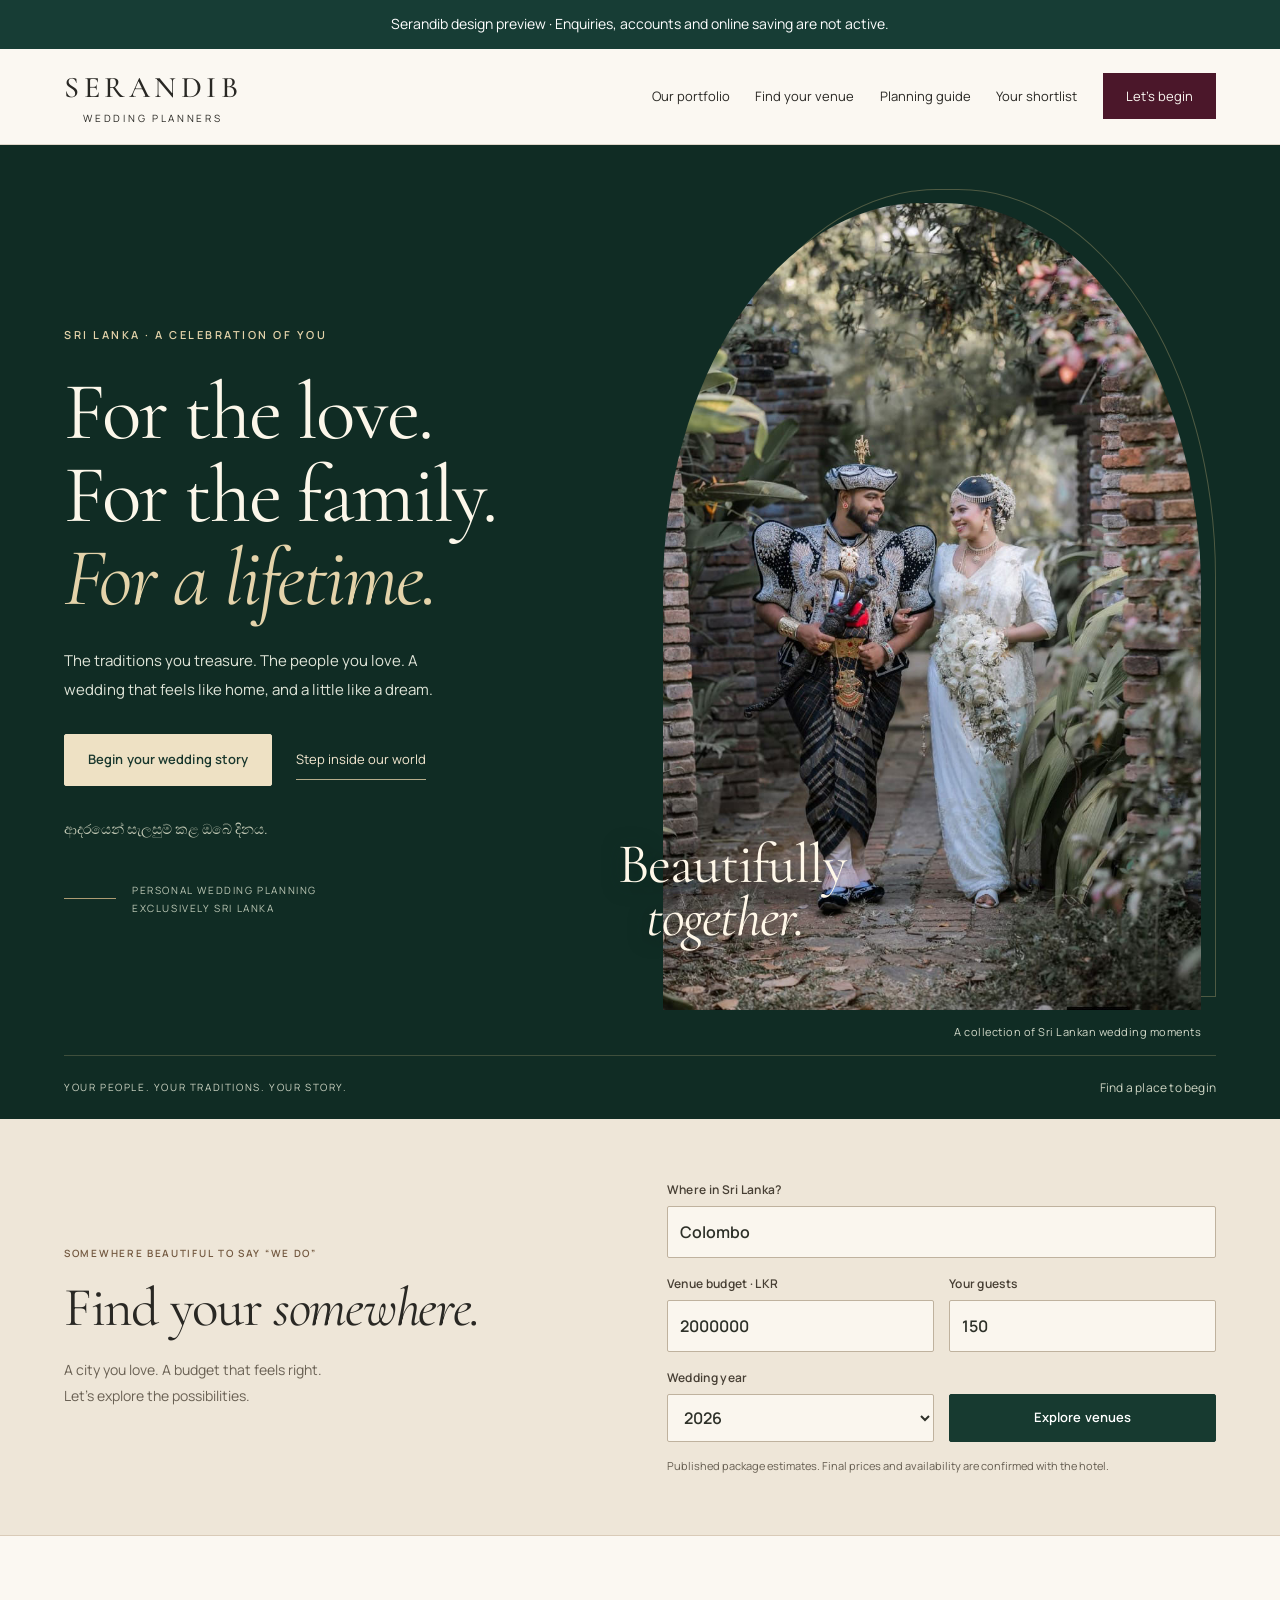
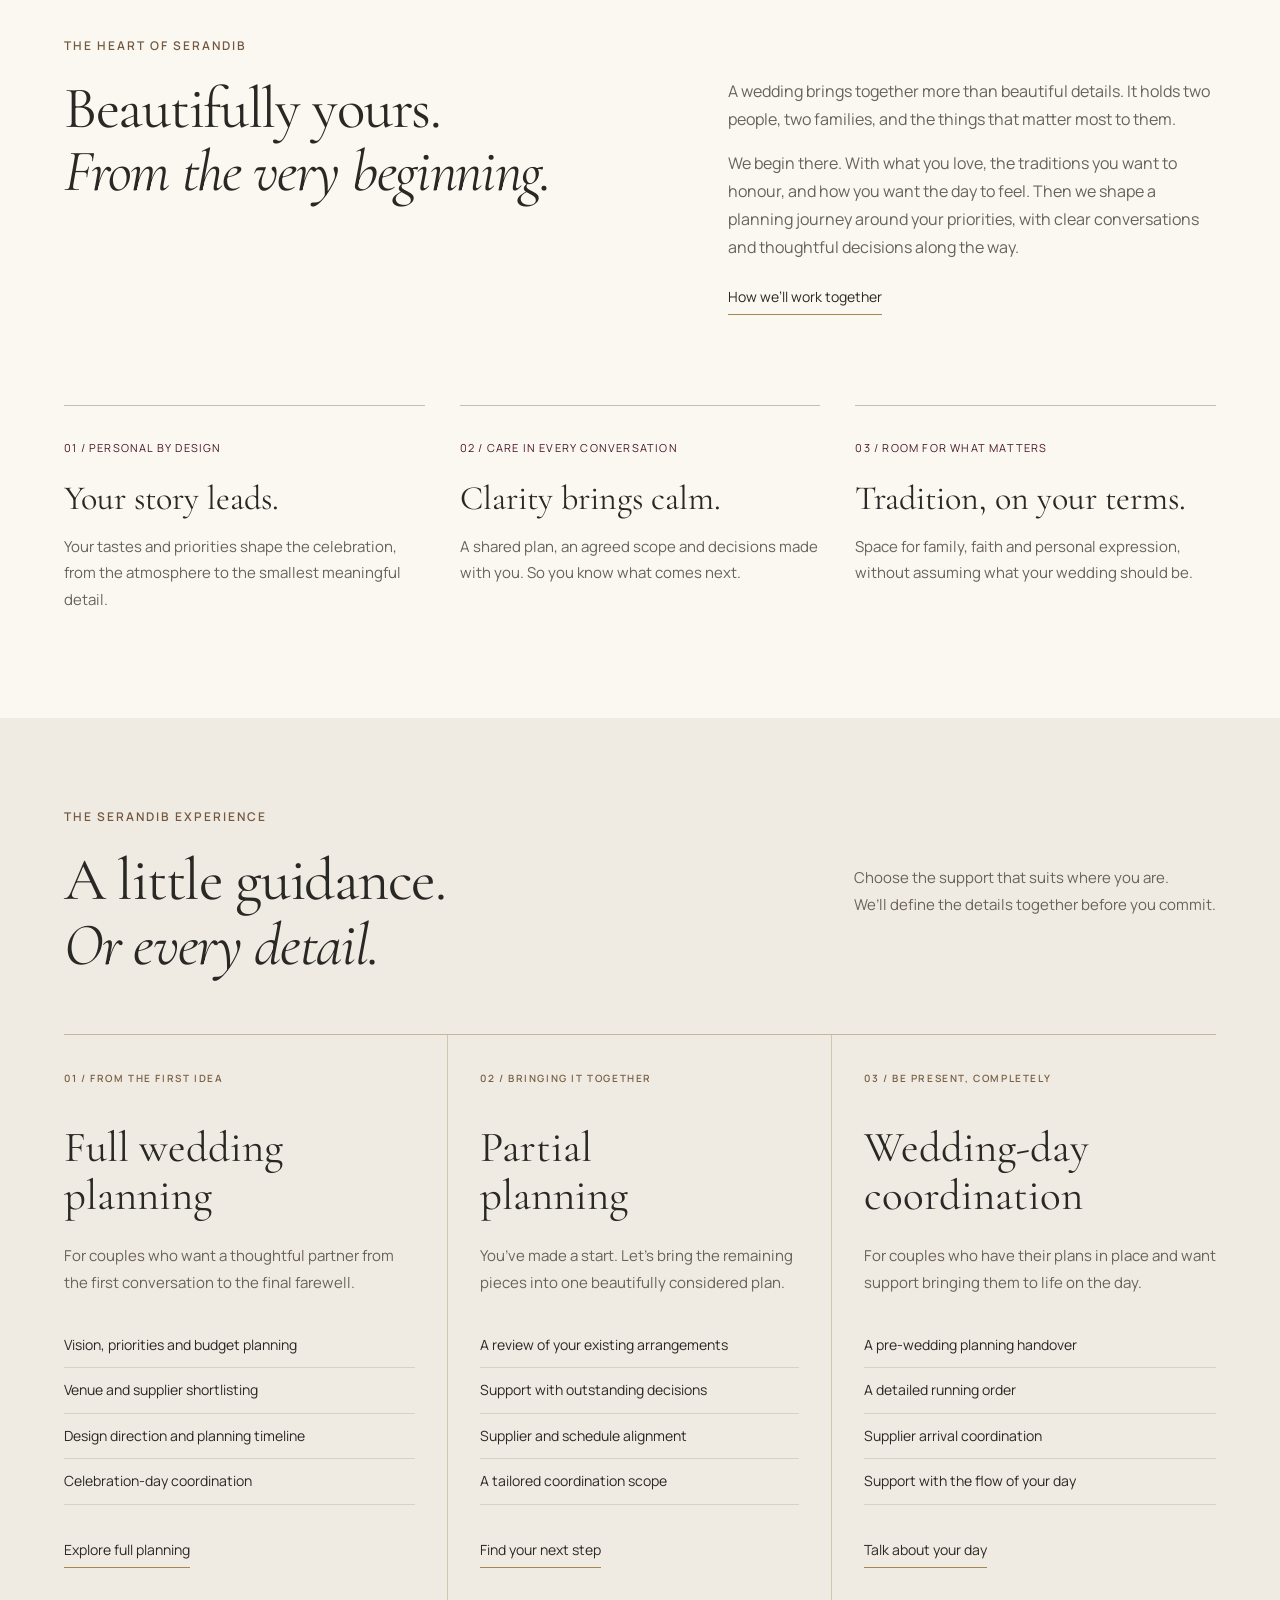
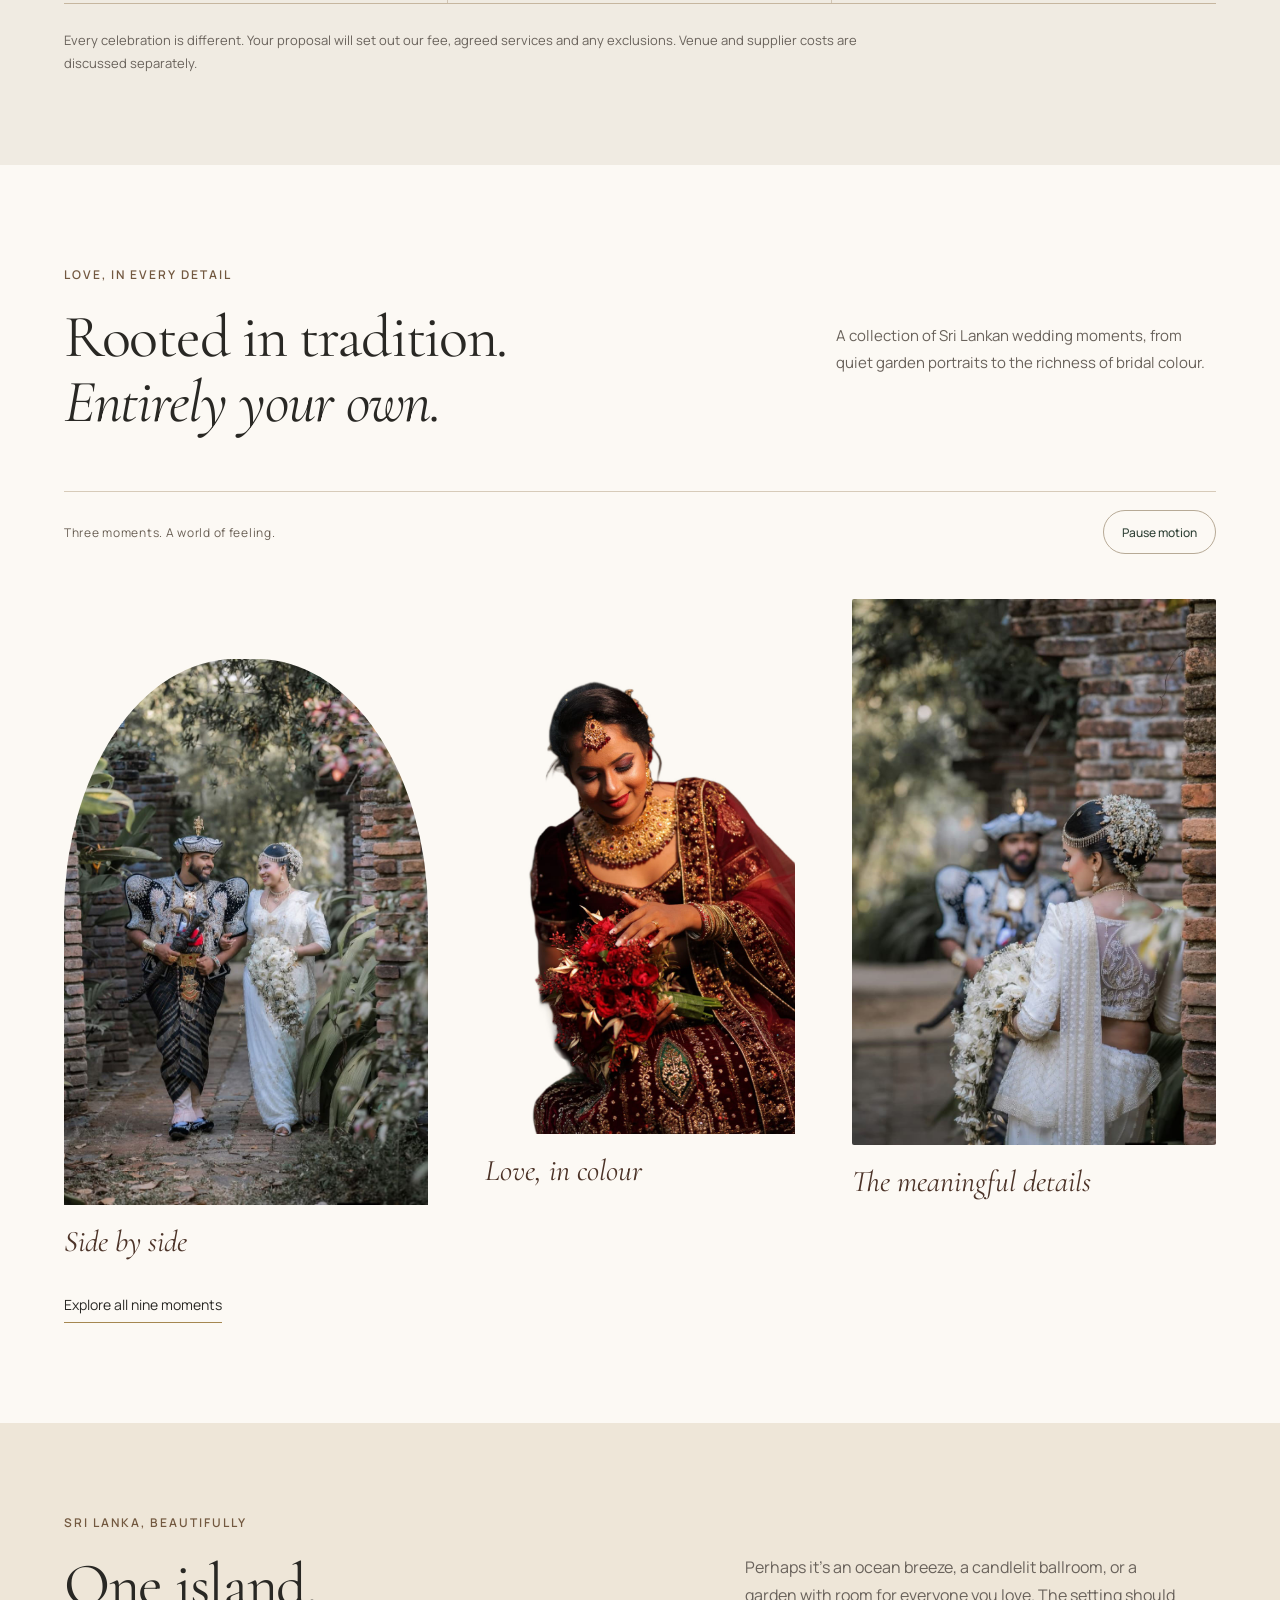
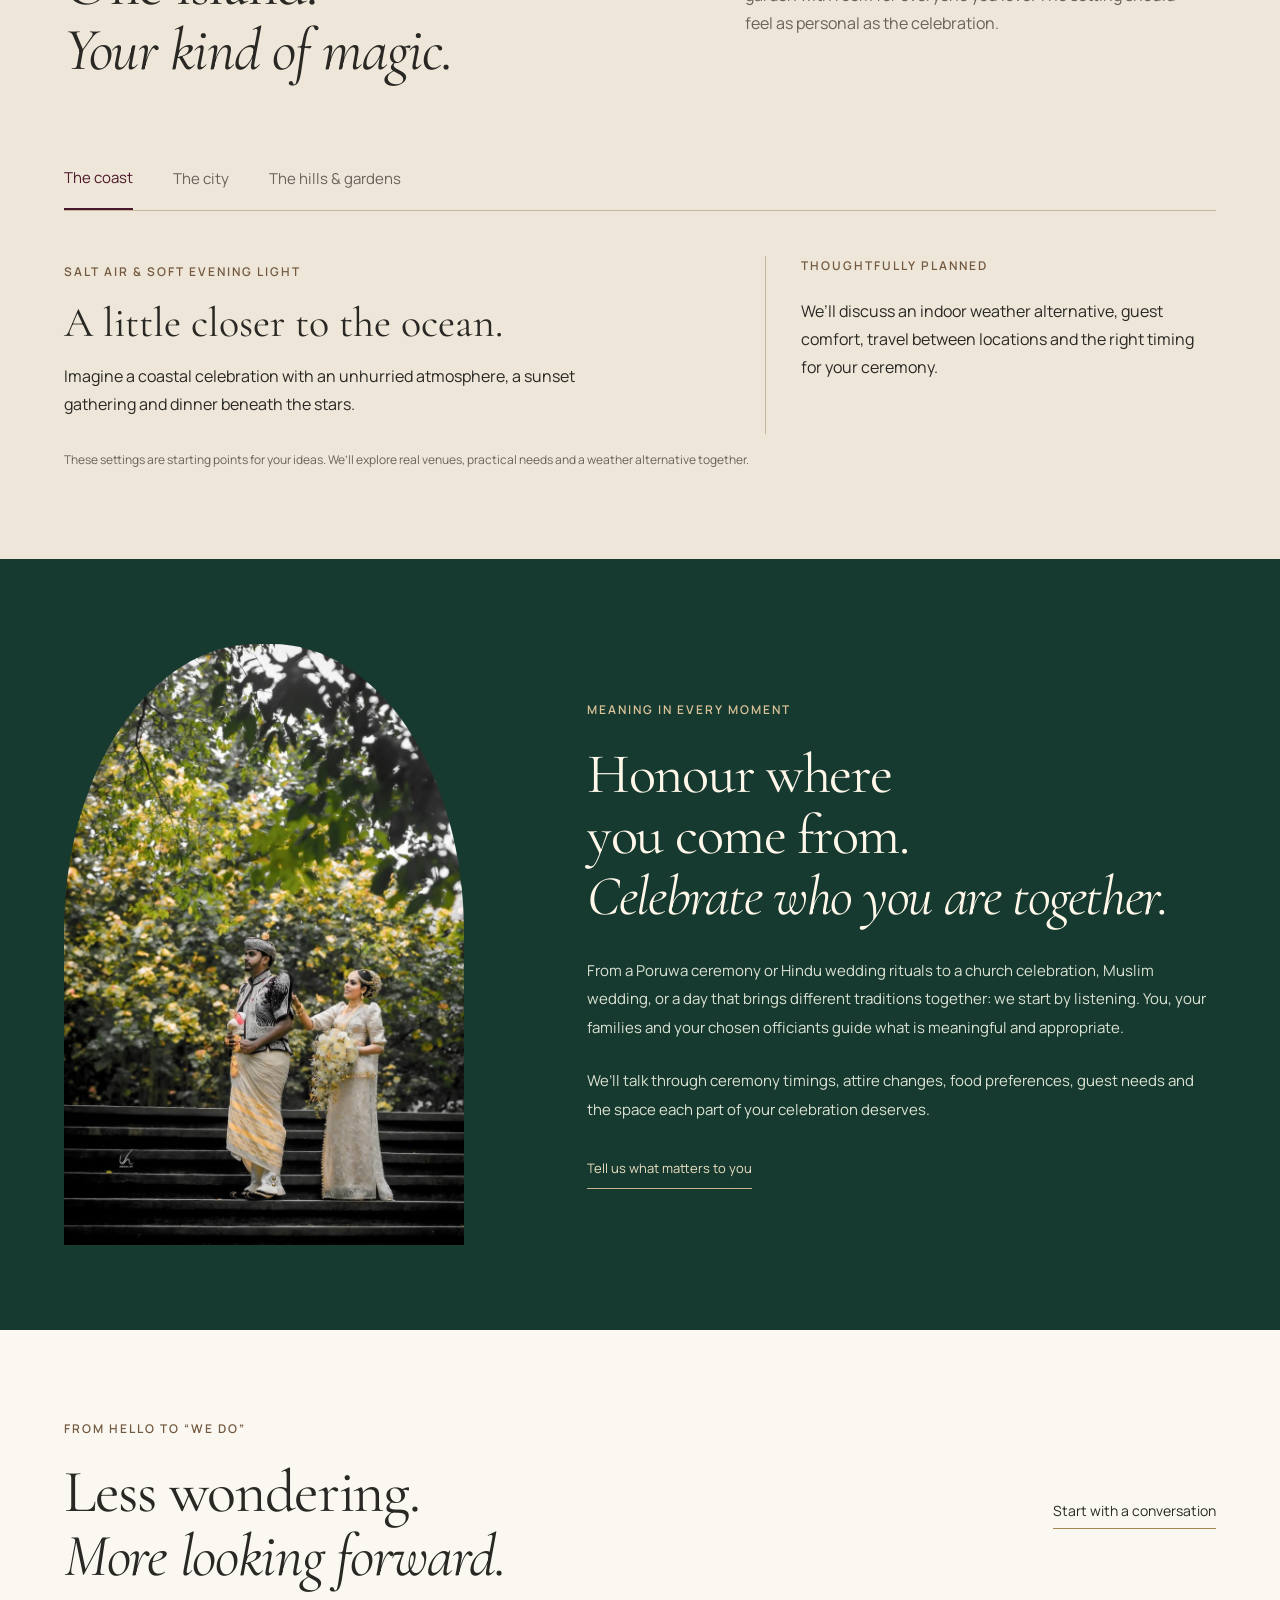
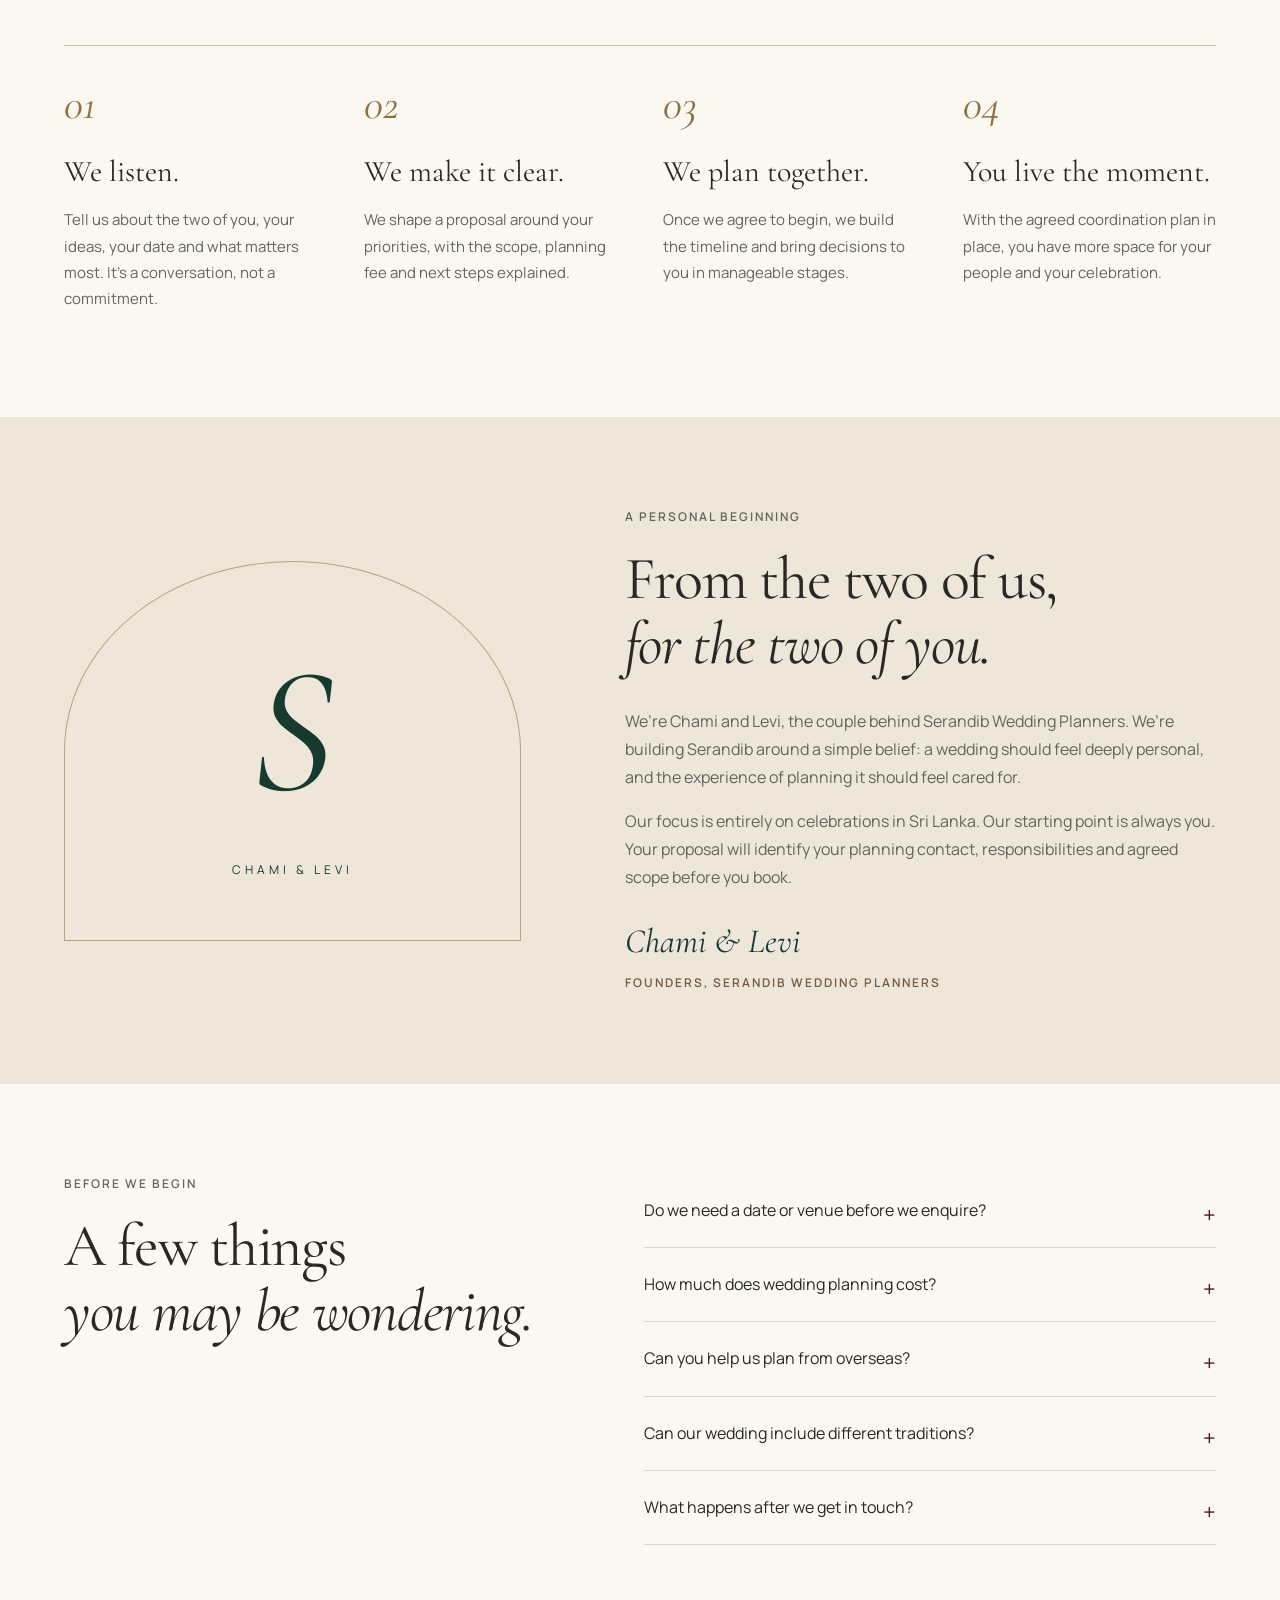
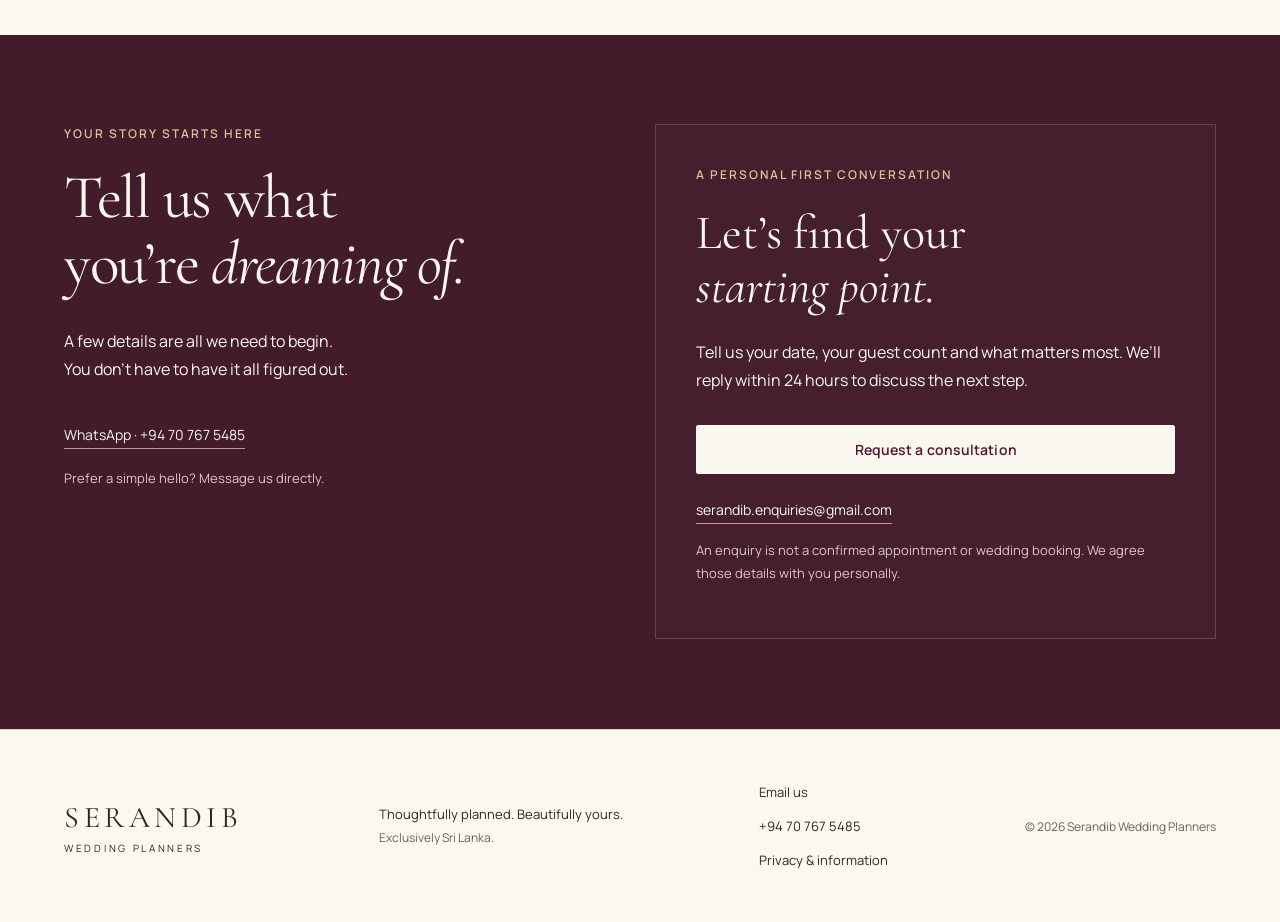
==== index.html @ bd6c952f "version 1" ====
<!doctype html>
<html lang="en"><head><meta charset="utf-8"><meta name="viewport" content="width=device-width,initial-scale=1"><title>Serandib Wedding Planners | A celebration, entirely yours.</title><meta name="description" content="Personal wedding planning in Sri Lanka. Discover Serandib’s approach to thoughtful design, meaningful traditions and calmly coordinated celebrations."><link rel="icon" type="image/svg+xml" href="data:image/svg+xml,%3Csvg xmlns='http://www.w3.org/2000/svg' viewBox='0 0 32 32'%3E%3Crect width='32' height='32' rx='16' fill='%234b172a'/%3E%3Ctext x='16' y='24' text-anchor='middle' font-family='Georgia' font-size='26' fill='%23fff7eb'%3ES%3C/text%3E%3C/svg%3E"><link rel="preconnect" href="https://fonts.googleapis.com"><link rel="preconnect" href="https://fonts.gstatic.com" crossorigin><link href="https://fonts.googleapis.com/css2?family=Cormorant+Garamond:ital,wght@0,400;0,500;0,600;1,400;1,500&family=Manrope:wght@400;500;600;700&display=swap" rel="stylesheet"><link rel="stylesheet" href="style.css"><link rel="stylesheet" href="portfolio.css"><link rel="stylesheet" href="platform.css"><meta property="og:title" content="Serandib Wedding Planners"><meta property="og:description" content="Your story. Your traditions. A celebration entirely yours, in Sri Lanka."><link rel="stylesheet" href="interface.css"><meta name="robots" content="noindex,nofollow"><script src="preview-mode.js"></script></head>
<body class="serandib-home"><aside class="preview-banner" role="note">Serandib design preview · Enquiries, accounts and online saving are not active.</aside><a class="skip" href="#main">Skip to content</a><header><a class="brand" href="index.html" aria-label="Serandib Wedding Planners home"><span>SERANDIB</span><small>WEDDING PLANNERS</small></a><button class="menu" aria-expanded="false" aria-controls="nav">Menu</button><nav id="nav" aria-label="Main navigation"><a href="portfolio.html">Our portfolio</a><a href="venues.html">Find your venue</a><a href="planning.html">Planning guide</a><a href="shortlist.html">Your shortlist</a><a class="nav-cta" href="consultation.html">Let’s begin</a></nav></header>
<main id="main"><section class="island-hero" aria-labelledby="island-title"><div class="island-copy"><p class="eyebrow">SRI LANKA · A CELEBRATION OF YOU</p><h1 id="island-title">For the love.<br>For the family.<br><em>For a lifetime.</em></h1><p class="island-intro">The traditions you treasure. The people you love. A wedding that feels like home, and a little like a dream.</p><div class="island-actions"><a class="button island-button" href="consultation.html">Begin your wedding story</a><a class="island-link" href="portfolio.html">Step inside our world</a></div><p class="island-signature" lang="si">ආදරයෙන් සැලසුම් කළ ඔබේ දිනය.</p><div class="island-note"><span class="island-note-line" aria-hidden="true"></span><span>PERSONAL WEDDING PLANNING<br>EXCLUSIVELY SRI LANKA</span></div></div><div class="island-visual"><div class="island-portrait"><img src="assets/portfolio/garden-walk.jpg" alt="A Sri Lankan bride and groom smiling as they walk together through a leafy brick garden" width="853" height="1280" fetchpriority="high" decoding="async"></div><p class="island-photo-title" aria-hidden="true">Beautifully<br><em>together.</em></p><a class="island-photo-link" href="portfolio.html">A collection of Sri Lankan wedding moments</a></div><div class="island-foot"><span>YOUR PEOPLE. YOUR TRADITIONS. YOUR STORY.</span><a href="#find-a-place">Find a place to begin</a></div></section>
<section class="home-discovery" id="find-a-place" aria-labelledby="discovery-title"><div><p class="eyebrow">SOMEWHERE BEAUTIFUL TO SAY “WE DO”</p><h2 id="discovery-title">Find your <em>somewhere.</em></h2><p>A city you love. A budget that feels right.<br>Let’s explore the possibilities.</p></div><form action="venues.html" method="get" class="home-venue-form"><label>Where in Sri Lanka?<input name="city" list="home-cities" value="Colombo" required maxlength="100"><datalist id="home-cities"><option value="Colombo"><option value="Kandy"><option value="Galle"><option value="Negombo"><option value="Bentota"><option value="Nuwara Eliya"></datalist></label><div class="home-search-pair"><label>Venue budget · LKR<input type="number" name="budget" value="2000000" min="1" max="1000000000" required inputmode="numeric"></label><label>Your guests<input type="number" name="guests" value="150" min="1" max="10000" required inputmode="numeric"></label></div><div class="home-search-pair"><label>Wedding year<select name="year"><option>2026</option><option>2027</option><option>2028</option></select></label><button class="button" type="submit">Explore venues</button></div><p class="home-search-note">Published package estimates. Final prices and availability are confirmed with the hotel.</p></form></section>
<section class="approach section" id="approach"><p class="eyebrow">THE HEART OF SERANDIB</p><div class="split"><h2>Beautifully yours.<br><em>From the very beginning.</em></h2><div><p>A wedding brings together more than beautiful details. It holds two people, two families, and the things that matter most to them.</p><p>We begin there. With what you love, the traditions you want to honour, and how you want the day to feel. Then we shape a planning journey around your priorities, with clear conversations and thoughtful decisions along the way.</p><a class="text-link" href="#process">How we’ll work together</a></div></div><div class="principles"><article><span>01 / PERSONAL BY DESIGN</span><h3>Your story leads.</h3><p>Your tastes and priorities shape the celebration, from the atmosphere to the smallest meaningful detail.</p></article><article><span>02 / CARE IN EVERY CONVERSATION</span><h3>Clarity brings calm.</h3><p>A shared plan, an agreed scope and decisions made with you. So you know what comes next.</p></article><article><span>03 / ROOM FOR WHAT MATTERS</span><h3>Tradition, on your terms.</h3><p>Space for family, faith and personal expression, without assuming what your wedding should be.</p></article></div></section>
<section class="services section" id="services"><div class="section-head"><div><p class="eyebrow">THE SERANDIB EXPERIENCE</p><h2>A little guidance.<br><em>Or every detail.</em></h2></div><p>Choose the support that suits where you are.<br>We’ll define the details together before you commit.</p></div><div class="service-grid"><article><p class="eyebrow">01 / FROM THE FIRST IDEA</p><h3>Full wedding<br>planning</h3><p>For couples who want a thoughtful partner from the first conversation to the final farewell.</p><ul><li>Vision, priorities and budget planning</li><li>Venue and supplier shortlisting</li><li>Design direction and planning timeline</li><li>Celebration-day coordination</li></ul><a class="text-link service-link" data-service="Full wedding planning" href="#enquire">Explore full planning</a></article><article><p class="eyebrow">02 / BRINGING IT TOGETHER</p><h3>Partial<br>planning</h3><p>You’ve made a start. Let’s bring the remaining pieces into one beautifully considered plan.</p><ul><li>A review of your existing arrangements</li><li>Support with outstanding decisions</li><li>Supplier and schedule alignment</li><li>A tailored coordination scope</li></ul><a class="text-link service-link" data-service="Partial planning" href="#enquire">Find your next step</a></article><article><p class="eyebrow">03 / BE PRESENT, COMPLETELY</p><h3>Wedding-day<br>coordination</h3><p>For couples who have their plans in place and want support bringing them to life on the day.</p><ul><li>A pre-wedding planning handover</li><li>A detailed running order</li><li>Supplier arrival coordination</li><li>Support with the flow of your day</li></ul><a class="text-link service-link" data-service="Wedding-day coordination" href="#enquire">Talk about your day</a></article></div><p class="service-foot">Every celebration is different. Your proposal will set out our fee, agreed services and any exclusions. Venue and supplier costs are discussed separately.</p></section>
<section class="section selected-stories" id="portfolio"><div class="section-head"><div><p class="eyebrow">LOVE, IN EVERY DETAIL</p><h2>Rooted in tradition.<br><em>Entirely your own.</em></h2></div><p>A collection of Sri Lankan wedding moments, from quiet garden portraits to the richness of bridal colour.</p></div><div class="story-motion-toolbar"><p>Three moments. A world of feeling.</p><button type="button" class="story-motion-toggle" hidden aria-pressed="false">Pause motion</button></div><div class="story-trio"><a href="portfolio.html"><div class="story-visual"><img src="assets/portfolio/garden-walk.jpg" width="853" height="1280" loading="lazy" alt="Bride and groom walking together in a garden"></div><span>Side by side</span></a><a href="portfolio.html"><div class="story-visual"><img src="assets/portfolio/crimson-bride.jpg" width="912" height="1368" loading="lazy" alt="Bride in burgundy with red roses"></div><span>Love, in colour</span></a><a href="portfolio.html"><div class="story-visual"><img src="assets/portfolio/garden-details.jpg" width="853" height="1280" loading="lazy" alt="Intricate ivory bridal attire in a garden setting"></div><span>The meaningful details</span></a></div><a class="text-link" href="portfolio.html">Explore all nine moments</a></section><section class="inspiration section" id="inspiration"><p class="eyebrow">SRI LANKA, BEAUTIFULLY</p><div class="split"><h2>One island.<br><em>Your kind of magic.</em></h2><p>Perhaps it’s an ocean breeze, a candlelit ballroom, or a garden with room for everyone you love. The setting should feel as personal as the celebration.</p></div><div class="destination-tabs" role="tablist" aria-label="Wedding setting inspiration"><button role="tab" aria-selected="true" aria-controls="setting" id="coast">The coast</button><button role="tab" aria-selected="false" aria-controls="setting" id="city" tabindex="-1">The city</button><button role="tab" aria-selected="false" aria-controls="setting" id="hills" tabindex="-1">The hills & gardens</button></div><div id="setting" class="setting" role="tabpanel" aria-labelledby="coast" tabindex="0"><div><span class="eyebrow" id="setting-kicker">SALT AIR & SOFT EVENING LIGHT</span><h3 id="setting-title">A little closer to the ocean.</h3><p id="setting-copy">Imagine a coastal celebration with an unhurried atmosphere, a sunset gathering and dinner beneath the stars.</p></div><div class="setting-detail"><p class="eyebrow">THOUGHTFULLY PLANNED</p><p id="setting-plan">We’ll discuss an indoor weather alternative, guest comfort, travel between locations and the right timing for your ceremony.</p></div></div><p class="image-disclosure">These settings are starting points for your ideas. We’ll explore real venues, practical needs and a weather alternative together.</p></section>
<section class="traditions section"><div class="tradition-portrait"><img src="assets/portfolio/garden-together.jpg" alt="A couple in traditional Sri Lankan wedding attire beneath garden trees" width="853" height="1280" loading="lazy" decoding="async"></div><div class="tradition-copy"><p class="eyebrow">MEANING IN EVERY MOMENT</p><h2>Honour where you come from.<br><em>Celebrate who you are together.</em></h2><p>From a Poruwa ceremony or Hindu wedding rituals to a church celebration, Muslim wedding, or a day that brings different traditions together: we start by listening. You, your families and your chosen officiants guide what is meaningful and appropriate.</p><p>We’ll talk through ceremony timings, attire changes, food preferences, guest needs and the space each part of your celebration deserves.</p><a class="tradition-link" href="consultation.html">Tell us what matters to you</a></div></section>
<section class="process section" id="process"><div class="section-head"><div><p class="eyebrow">FROM HELLO TO “WE DO”</p><h2>Less wondering.<br><em>More looking forward.</em></h2></div><a class="text-link" href="#enquire">Start with a conversation</a></div><div class="steps"><article><span>01</span><h3>We listen.</h3><p>Tell us about the two of you, your ideas, your date and what matters most. It’s a conversation, not a commitment.</p></article><article><span>02</span><h3>We make it clear.</h3><p>We shape a proposal around your priorities, with the scope, planning fee and next steps explained.</p></article><article><span>03</span><h3>We plan together.</h3><p>Once we agree to begin, we build the timeline and bring decisions to you in manageable stages.</p></article><article><span>04</span><h3>You live the moment.</h3><p>With the agreed coordination plan in place, you have more space for your people and your celebration.</p></article></div></section>
<section class="founders section"><div class="founder-mark" aria-hidden="true">S<span>CHAMI & LEVI</span></div><div><p class="eyebrow">A PERSONAL BEGINNING</p><h2>From the two of us,<br><em>for the two of you.</em></h2><p>We’re Chami and Levi, the couple behind Serandib Wedding Planners. We’re building Serandib around a simple belief: a wedding should feel deeply personal, and the experience of planning it should feel cared for.</p><p>Our focus is entirely on celebrations in Sri Lanka. Our starting point is always you. Your proposal will identify your planning contact, responsibilities and agreed scope before you book.</p><p class="signature">Chami & Levi</p><span class="eyebrow">FOUNDERS, SERANDIB WEDDING PLANNERS</span></div></section>
<section class="faq section"><div><p class="eyebrow">BEFORE WE BEGIN</p><h2>A few things<br><em>you may be wondering.</em></h2></div><div><details><summary>Do we need a date or venue before we enquire?</summary><p>No. You can begin with a rough season, a few ideas, or simply a sense of how you want the day to feel. Tell us what is decided and what is still open.</p></details><details><summary>How much does wedding planning cost?</summary><p>Our planning fee depends on the agreed scope and complexity of your celebration. After we understand your plans, we’ll outline the fee and inclusions in a personalised proposal. Your overall wedding budget and supplier payments are separate.</p></details><details><summary>Can you help us plan from overseas?</summary><p>If you live overseas and are celebrating in Sri Lanka, tell us where you’re based. We can discuss remote planning, time zones and which decisions may need an in-person visit.</p></details><details><summary>Can our wedding include different traditions?</summary><p>Absolutely—tell us which customs, beliefs and family wishes matter to you. We’ll discuss how to coordinate them respectfully with your families and chosen officiants.</p></details><details><summary>What happens after we get in touch?</summary><p>We’ll review your message and discuss a suitable time to talk. A consultation helps us understand your needs and whether we’re the right fit. Your date is only reserved once the booking terms are agreed.</p></details></div></section>
<section class="enquire section" id="enquire"><div><p class="eyebrow">YOUR STORY STARTS HERE</p><h2>Tell us what<br>you’re <em>dreaming of.</em></h2><p>A few details are all we need to begin.<br>You don’t have to have it all figured out.</p><a class="contact" href="consultation.html" target="_blank" rel="noopener">WhatsApp · +94 70 767 5485</a><p class="quiet">Prefer a simple hello? Message us directly.</p></div><div class="consultation-card"><p class="eyebrow">A PERSONAL FIRST CONVERSATION</p><h3>Let’s find your<br><em>starting point.</em></h3><p>Tell us your date, your guest count and what matters most. We’ll reply within 24 hours to discuss the next step.</p><a class="button light" href="consultation.html">Request a consultation</a><a class="contact" href="consultation.html">serandib.enquiries@gmail.com</a><p class="form-note">An enquiry is not a confirmed appointment or wedding booking. We agree those details with you personally.</p></div></section></main>
<footer><a class="brand" href="index.html"><span>SERANDIB</span><small>WEDDING PLANNERS</small></a><p>Thoughtfully planned. Beautifully yours.<br><span>Exclusively Sri Lanka.</span></p><div class="footer-links"><a href="consultation.html">Email us</a><a href="consultation.html">+94 70 767 5485</a><a href="privacy.html">Privacy & information</a></div><small>© 2026 Serandib Wedding Planners</small></footer><div class="mobile-action"><a href="venues.html">Find a venue</a><a href="consultation.html">Plan with us</a></div><script src="platform.js" defer></script><script src="script.js" defer></script><script src="story-motion.js" defer></script><script src="editorial.js" defer></script></body></html>
---- style.css ----
:root{--wine:#4b172a;--paper:#faf7f1;--ink:#2d2726;--muted:#69605e;--gold:#a58750;--line:#d9cec5}*{box-sizing:border-box}html{scroll-behavior:smooth;scroll-padding-top:100px}body{margin:0;background:var(--paper);color:var(--ink);font:16px/1.75 'Manrope',sans-serif}a{color:inherit;text-decoration:none}button,input,select,textarea{font:inherit}button,a,input,select,textarea{outline-offset:5px}button{cursor:pointer}h1,h2,h3,p{margin-top:0}h1,h2,h3{font-family:'Cormorant Garamond',Georgia,serif;font-weight:400;line-height:1.04}h1{font-size:clamp(64px,6.7vw,110px);letter-spacing:-3px;margin:24px 0}h2{font-size:clamp(44px,4.2vw,68px);letter-spacing:-1.5px;margin-bottom:30px}h3{font-size:36px}em{font-weight:400}header{height:112px;padding:0 5%;display:flex;align-items:center;justify-content:space-between;background:var(--paper);border-bottom:1px solid var(--line)}.brand{display:flex;flex-direction:column;align-items:center;line-height:1.2}.brand span{font:32px 'Cormorant Garamond',Georgia,serif;letter-spacing:5px}.brand small{font-size:10px;letter-spacing:3.3px;margin-top:6px}nav{display:flex;gap:34px;align-items:center;font-size:14px}nav a:hover,.text-link:hover{color:var(--gold)}.nav-cta{border:1px solid var(--wine);padding:10px 25px;color:var(--wine)}.menu{display:none}.hero{display:grid;grid-template-columns:48% 52%;padding:28px 3% 0 5%}.hero-copy{padding:60px 9% 45px 0;align-self:center}.eyebrow{font-size:12px;letter-spacing:2.2px;font-weight:600;line-height:1.8}.intro{max-width:440px;color:var(--muted);margin-bottom:28px}.button{display:inline-block;background:var(--wine);color:white;padding:16px 26px;border:1px solid var(--wine);font-size:14px;letter-spacing:.3px;transition:background .2s}.button:hover{background:#672d42}.quiet{font-size:12px;color:var(--muted);margin:18px 0 0}.hero-photo{position:relative;min-height:610px;background:#20433b;overflow:hidden;border-radius:46% 46% 0 0}.hero-photo img{width:100%;height:100%;position:absolute;object-fit:cover}.hero-photo:after{content:'';position:absolute;inset:55% 0 0;background:linear-gradient(transparent,#14291ed9)}.photo-note{position:absolute;left:8%;bottom:65px;z-index:1;color:#fff8e9;font:35px/1.1 'Cormorant Garamond',Georgia,serif}.caption{position:absolute;bottom:24px;left:8%;color:white;font-size:10px;letter-spacing:1.5px;z-index:1}.hero-bottom{grid-column:1/-1;display:flex;justify-content:space-between;padding:26px 2% 26px 0;font-size:11px;letter-spacing:1.8px;border-bottom:1px solid var(--line)}.hero-bottom a{letter-spacing:0;font-size:13px}.section{padding:100px 7%}.split{display:grid;grid-template-columns:1.2fr 1fr;gap:10%;align-items:start}.split>p{max-width:430px}.split p,.principles p,.service-grid p,.steps p,.founders p,.faq p{color:var(--muted)}.text-link{font-size:14px;border-bottom:1px solid var(--gold);padding-bottom:6px}.principles{display:grid;grid-template-columns:repeat(3,1fr);gap:6%;margin-top:65px;border-top:1px solid var(--line);padding-top:35px}.principles span{font-size:11px;letter-spacing:1.4px;color:var(--wine)}.principles h3{margin:18px 0}.principles p{font-size:14px}.services{background:#eee8df}.section-head{display:flex;justify-content:space-between;align-items:center;gap:50px;margin-bottom:30px}.section-head>p{max-width:380px;font-size:14px;color:var(--muted)}.service-grid{display:grid;grid-template-columns:repeat(3,1fr);border:1px solid #c6b9ae}.service-grid article{padding:40px 30px;display:flex;flex-direction:column}.service-grid article+article{border-left:1px solid #c6b9ae}.service-grid h3{font-size:43px;margin:15px 0 24px}.service-grid p,.service-grid li{font-size:14px}.service-grid ul{list-style:none;padding:12px 0 24px;margin:0}.service-grid li{padding:7px 0;border-bottom:1px solid #dbd0c6}.service-grid .text-link{align-self:start;margin-top:auto}.service-foot{font-size:12px;color:var(--muted);max-width:800px;margin:25px 0 0}.destination-tabs{display:flex;border-bottom:1px solid var(--line);margin-top:35px;gap:40px}.destination-tabs button{border:0;background:none;padding:17px 0;color:var(--muted);font-size:15px}.destination-tabs button[aria-selected=true]{border-bottom:2px solid var(--wine);color:var(--wine)}.setting{display:grid;grid-template-columns:1.3fr 1fr;gap:10%;padding:45px 0 15px;min-height:250px}.setting h3{font-size:42px;margin:15px 0}.setting p{max-width:570px}.setting-detail{border-left:1px solid var(--line);padding-left:35px}.image-disclosure{font-size:12px;color:var(--muted);max-width:850px;margin-bottom:0}.traditions{background:#173d35;color:#fff7e9;text-align:center}.traditions .eyebrow{color:#d9c59e}.traditions p:not(.eyebrow){max-width:760px;margin:25px auto 0;color:#d7dfd4}.steps{display:grid;grid-template-columns:repeat(4,1fr);gap:4%;border-top:1px solid var(--line);padding-top:35px}.steps span{font:italic 36px 'Cormorant Garamond',serif;color:var(--gold)}.steps h3{font-size:32px;margin:25px 0 18px}.steps p{font-size:14px}.founders{display:grid;grid-template-columns:.85fr 1.1fr;gap:12%;background:#ede6dd;align-items:center}.founder-mark{border:1px solid #bbae9b;border-radius:50% 50% 0 0;min-height:380px;display:flex;flex-direction:column;align-items:center;justify-content:center;font:italic 180px 'Cormorant Garamond',serif;color:var(--wine)}.founder-mark span{font:12px 'Manrope',sans-serif;letter-spacing:4px;margin-top:20px}.signature{font:italic 34px 'Cormorant Garamond',serif;margin:30px 0 5px;color:var(--wine)!important}.faq{display:grid;grid-template-columns:1fr 1.2fr;gap:9%}.faq details{border-bottom:1px solid var(--line);padding:22px 0}.faq summary{font-size:15px;cursor:pointer;list-style:none;position:relative;padding-right:35px}.faq summary:after{content:'+';position:absolute;right:0;font-size:22px;color:var(--wine)}.faq details[open] summary:after{content:'−'}.faq details p{font-size:14px;margin:20px 25px 0 0}.enquire{display:grid;grid-template-columns:1fr 1.15fr;gap:9%;background:var(--wine);color:var(--paper)}.enquire .eyebrow{color:#dfc6ae}.enquire h2{font-size:clamp(48px,4.8vw,78px)}.enquire .quiet{color:#dec6cc}.contact{display:inline-block;border-bottom:1px solid #c4939d;font-size:14px;margin-top:24px}.form-row{display:grid;grid-template-columns:1fr 1fr;gap:24px}label{display:block;font-size:12px;letter-spacing:.3px;margin-bottom:20px}input,select,textarea{display:block;width:100%;border:0;border-bottom:1px solid #a27282;background:transparent;border-radius:0;color:white;padding:11px 0;font-size:14px;resize:vertical}input::placeholder,textarea::placeholder{color:#d2b8c0;opacity:1}select option{background:var(--wine)}.light{background:var(--paper);color:var(--wine);border-color:var(--paper);width:100%;margin-top:12px}.light:hover{background:#e9dccc}.form-note,#form-status{font-size:12px;line-height:1.6;color:#dec6cc;margin-top:15px}footer{padding:45px 5%;display:flex;align-items:center;justify-content:space-between;gap:30px}footer p{font-size:13px;margin:0}footer p span,footer>small{color:var(--muted);font-size:12px}footer>a:not(.brand){font-size:14px;text-decoration:underline}.skip{position:fixed;left:20px;top:-100px;background:white;padding:10px;z-index:100}.skip:focus{top:10px}@media(min-width:1600px){body{max-width:1800px;margin:auto}}@media(max-width:950px){header{height:90px}.menu{display:block;background:none;border:1px solid var(--line);padding:8px 14px;color:var(--wine)}nav{display:none;position:absolute;top:90px;left:0;right:0;padding:25px 5%;background:var(--paper);z-index:10;flex-wrap:wrap;gap:22px}nav.open{display:flex}.hero-copy{padding-top:30px}h1{font-size:68px}.hero-photo{min-height:540px}.section{padding:75px 6%}.service-grid article{padding:28px 20px}.service-grid h3{font-size:36px}.steps{grid-template-columns:1fr 1fr;gap:35px}.split{gap:5%}.enquire{gap:6%}.form-row{grid-template-columns:1fr;gap:0}footer{flex-wrap:wrap}}@media(max-width:650px){header{padding:0 6%}.brand span{font-size:27px}.brand small{font-size:9px}.hero{grid-template-columns:1fr;padding:0 6%}.hero-copy{padding:40px 0 32px}.hero .eyebrow{font-size:10px;letter-spacing:1.4px}h1{font-size:70px;letter-spacing:-2px}.hero-photo{min-height:450px;border-radius:46% 46% 0 0}.hero-bottom{display:block;padding:22px 0}.hero-bottom a{display:block;margin-top:10px}.intro{font-size:15px}.photo-note{font-size:32px}.section{padding:60px 6%}.split,.setting,.founders,.faq,.enquire{grid-template-columns:1fr;gap:25px}.principles{grid-template-columns:1fr;gap:25px;margin-top:35px}.principles h3{margin:12px 0}.section-head{display:block}.service-grid{grid-template-columns:1fr}.service-grid article{padding:30px}.service-grid article+article{border-left:0;border-top:1px solid #c6b9ae}.service-grid h3 br{display:none}.destination-tabs{gap:20px;justify-content:space-between}.destination-tabs button{font-size:13px}.setting{padding-top:30px}.setting-detail{padding-left:20px}.steps{grid-template-columns:1fr 1fr;gap:22px}.steps h3{font-size:28px}.founder-mark{min-height:270px;font-size:140px;max-width:320px;width:100%;margin:0 auto 15px}.faq{gap:0}.enquire h2{font-size:62px}.form-row{grid-template-columns:1fr}.enquire form{margin-top:15px}.button{padding:15px 20px}footer{display:grid;grid-template-columns:1fr 1fr;gap:30px}.brand{align-items:flex-start}footer>small{grid-column:1/-1}.hero-bottom span{font-size:10px}h2{font-size:47px}}@media(prefers-reduced-motion:reduce){html{scroll-behavior:auto}*{transition:none!important}}

.venue-hero-link{display:inline-block;margin:18px 0 0 0}.hero-copy>.button{margin-right:15px}
---- portfolio.css ----
/* An editorial photo story: original proportions, generous space, quiet motion. */
.portfolio{overflow:hidden}.folio-intro{text-align:center;padding:110px 6% 85px}.folio-intro h2{font-size:clamp(50px,6.2vw,92px)}.folio-intro>p:not(.eyebrow){color:var(--muted);font-size:14px}.folio-rule{display:block;width:1px;height:60px;background:var(--gold);margin:35px auto}.folio-intro .folio-hint{font-size:11px;letter-spacing:1px}.folio-chapter{padding:85px 8% 110px}.folio-chapter-heading{max-width:610px;margin-bottom:60px}.folio-chapter-heading h3,.folio-end h3{font-size:clamp(44px,5vw,76px);margin:22px 0}.folio-chapter-heading>p:last-child{font-size:14px}.folio-garden{background:#17352d;color:#f8f2e7}.folio-garden .eyebrow{color:#d7bf91}.folio-garden-grid{display:grid;grid-template-columns:repeat(12,minmax(0,1fr));column-gap:4%;row-gap:70px}.folio-photo{margin:0;min-width:0}.folio-photo a{position:relative;display:block;outline-offset:8px}.folio-photo img{display:block;width:100%;height:auto;transition:filter .6s ease;box-shadow:0 15px 38px #00000012}.folio-photo a:hover img{filter:brightness(1.04)}.folio-lead{grid-column:1/8;grid-row:1}.folio-offset{grid-column:9/13;grid-row:1;align-self:end;transform:translateY(95px)}.folio-walk{grid-column:2/7;grid-row:2;margin-top:90px}.folio-detail{grid-column:8/12;grid-row:2;align-self:center;margin-top:170px}.folio-photo figcaption{display:flex;justify-content:space-between;gap:12px;padding-top:16px;font-size:11px;letter-spacing:.4px}.folio-photo figcaption span:last-child{font-size:9px;white-space:nowrap;opacity:.65}.folio-view{position:absolute;bottom:18px;right:18px;background:#faf7f1ed;color:#342822;padding:9px 15px;font-size:10px;letter-spacing:1px;opacity:0;transform:translateY(6px);transition:opacity .3s,transform .3s}.folio-open:hover .folio-view,.folio-open:focus-visible .folio-view{opacity:1;transform:none}.folio-ivory{background:#fff}.folio-ivory .folio-chapter-heading{margin:0 auto 65px;text-align:center}.folio-ivory-grid{display:grid;grid-template-columns:1fr 1.2fr 1fr;gap:5%;align-items:center}.folio-embrace{margin-top:95px}.folio-gold{margin-top:210px}.folio-ivory img,.folio-colour img{box-shadow:none}.folio-colour{background:#f1e7e3}.folio-colour-grid{display:grid;grid-template-columns:5fr 7fr;gap:8%;align-items:center}.folio-blush-story{padding-top:100px}.folio-quote{font:38px/1.2 'Cormorant Garamond',Georgia,serif;color:var(--wine);margin:55px 0 0}.folio-end{padding:90px 6%;text-align:center}.folio-end h3{margin-bottom:35px}.folio-dialog{position:fixed;inset:0;width:100vw;max-width:none;height:100dvh;max-height:none;padding:22px 4%;border:0;background:#14271ff7;color:#fff7eb}.folio-dialog[open]{display:flex;flex-direction:column}.folio-dialog::backdrop{background:#14271f}.folio-dialog-top,.folio-dialog-bottom{display:flex;align-items:center;justify-content:space-between;gap:18px;flex-shrink:0}.folio-dialog-top p{font-size:11px;letter-spacing:2px;margin:0}.folio-dialog button{background:transparent;border:1px solid #a6ada0;color:#fff7eb;font-size:12px;padding:10px 16px;min-height:44px}.folio-dialog button:hover{background:#ffffff18}.folio-stage{flex:1;min-height:0;display:flex;align-items:center;justify-content:center;padding:20px 0}.folio-stage img{width:100%;height:100%;object-fit:contain}.folio-dialog-bottom p{margin:0;text-align:center;font:24px/1.2 'Cormorant Garamond',Georgia,serif}.folio-scroll-locked{overflow:hidden}.folio-pending{opacity:0;translate:0 30px}.folio-visible{opacity:1;translate:0 0;transition:opacity 900ms ease,translate 1100ms cubic-bezier(.2,.7,.3,1)}
@media(min-width:951px) and (max-width:1150px){nav{gap:18px;font-size:12px}}
@media(max-width:750px){.folio-intro{padding:75px 6% 50px}.folio-chapter{padding:60px 6% 75px}.folio-chapter-heading{margin-bottom:35px}.folio-garden-grid{column-gap:6%;row-gap:45px}.folio-lead{grid-column:1/10}.folio-offset{grid-column:5/13;grid-row:2;transform:none}.folio-walk{grid-column:1/10;grid-row:3;margin-top:0}.folio-detail{grid-column:4/13;grid-row:4;margin-top:0}.folio-ivory-grid{grid-template-columns:repeat(12,minmax(0,1fr));gap:45px 0}.folio-embrace{grid-column:1/10;margin:0}.folio-kiss{grid-column:4/13}.folio-gold{grid-column:2/12;margin:0}.folio-colour-grid{grid-template-columns:1fr;gap:45px}.folio-crimson{width:85%}.folio-blush-story{padding:0}.folio-quote{font-size:32px;margin-top:35px;text-align:center}.folio-view{opacity:1;transform:none;bottom:10px;right:10px;padding:6px 10px;font-size:9px}.folio-photo figcaption{font-size:10px}.folio-dialog{padding:15px 4%}.folio-dialog-bottom{gap:10px}.folio-dialog-bottom p{font-size:19px}.folio-dialog button{padding:9px 12px}.folio-end{padding:60px 6%}}
@media(prefers-reduced-motion:reduce){.folio-pending{opacity:1;translate:none}.folio-visible{transition:none;translate:none}}

/* Immersive scenes: portraits share the page's colour and breathing room. */
.portfolio{background:#f8f4eb}.folio-intro{position:relative;background:radial-gradient(ellipse at 50% 85%,#e8dace88,transparent 65%);padding-bottom:100px}.folio-intro h2{font-size:clamp(60px,8vw,116px)}.folio-intro .folio-rule{height:80px}.folio-chapter-heading h3{letter-spacing:-1.8px}.folio-photo img{box-shadow:none}.folio-photo figcaption{display:none}.folio-photo a{transition:translate 1s ease}.folio-view{background:transparent;border-bottom:1px solid currentColor;padding:5px 0;right:20px;bottom:14px;letter-spacing:1.5px;color:inherit}.folio-garden{position:relative;background:radial-gradient(ellipse at 90% 55%,#36533a,transparent 65%),#142e26;padding-top:110px;padding-bottom:140px}.folio-garden:before{content:'Rooted in love';position:absolute;top:150px;right:-25px;font:italic clamp(70px,10vw,160px)/1 'Cormorant Garamond',serif;color:#f4ead510;writing-mode:vertical-rl;pointer-events:none}.folio-garden-grid{gap:65px 4%}.folio-garden .folio-open{border-radius:48% 48% 2px 2px;overflow:hidden}.folio-garden .folio-view{color:white;text-shadow:0 2px 7px #000}.folio-lead{grid-column:1/8}.folio-offset{grid-column:9/13;transform:translateY(70px)}.folio-walk{margin-top:65px}.folio-detail{margin-top:140px}.folio-garden .folio-photo{position:relative}.folio-garden .folio-photo:before{content:'';position:absolute;inset:-13px 13px 13px -13px;border:1px solid #d9c9a833;border-radius:48% 48% 0 0;pointer-events:none}.folio-ivory{padding:100px 0 0;background:#f8f4eb}.folio-ivory .folio-chapter-heading{padding:0 6%;max-width:800px;margin-bottom:15px}.folio-ivory-grid{display:block}.folio-scene{position:relative;isolation:isolate;display:grid;grid-template-columns:1fr 1.15fr;align-items:center;padding:65px 8% 0;min-height:720px;overflow:hidden;background:radial-gradient(ellipse at 75% 65%,#dfd4c766,transparent 65%)}.folio-scene-copy{position:relative;z-index:2;max-width:430px;padding:20px 0 70px}.folio-scene-copy h3{font-size:clamp(44px,5.3vw,82px);letter-spacing:-1.8px;line-height:1.06;margin:25px 0}.folio-scene-copy>p:not(.eyebrow){max-width:345px;font-size:14px;color:#756658}.folio-scene-copy .eyebrow{font-size:10px;letter-spacing:2.4px;color:#866a43}.folio-flourish{display:block;font:50px Georgia,serif;color:#a68b61;margin-top:35px}.folio-scene .folio-photo{grid-column:2;grid-row:1;margin:0;width:100%;align-self:end;z-index:1;mix-blend-mode:multiply;will-change:transform;transform:translateY(var(--scene-drift,0px))}.folio-scene .folio-open{overflow:hidden}.folio-scene img{mix-blend-mode:multiply;margin-top:-17%;width:100%}.folio-scene .folio-view{color:#4b172a}.folio-script{position:absolute;z-index:0;left:3%;bottom:3%;font:italic clamp(110px,17vw,270px)/1 'Cormorant Garamond',Georgia,serif;letter-spacing:-8px;color:#9c7f5b16;pointer-events:none}.folio-scene-2{grid-template-columns:1.15fr 1fr;background:radial-gradient(ellipse at 30% 70%,#e9d8d4aa,transparent 65%),#f6eee8}.folio-scene-2 .folio-photo{grid-column:1}.folio-scene-2 .folio-scene-copy{grid-column:2;grid-row:1;padding-left:12%}.folio-scene-2 img{margin-top:-23%}.folio-scene-2 .folio-script{left:auto;right:2%;bottom:12%}.folio-scene-3{background:radial-gradient(ellipse at 75% 65%,#ecdaba77,transparent 65%),#faf5e9;padding-bottom:30px}.folio-scene-3 img{margin-top:-45%}.folio-colour{position:relative;background:radial-gradient(ellipse at 12% 80%,#dbbcb177,transparent 65%),#f0e4de;padding-top:110px}.folio-colour .folio-chapter-heading{position:relative;z-index:1;max-width:700px}.folio-colour-grid{gap:4%;grid-template-columns:1fr 1.25fr}.folio-colour .folio-photo{mix-blend-mode:multiply}.folio-colour .folio-open{overflow:hidden}.folio-colour img{mix-blend-mode:multiply}.folio-crimson{margin-top:-30px}.folio-blush-story{padding-top:0}.folio-blush-story .folio-quote{font-size:clamp(34px,4.5vw,66px);margin:65px 0 0 5%}.folio-colour:after{content:'In full bloom';position:absolute;right:4%;bottom:30px;font:italic clamp(60px,9vw,145px)/1 'Cormorant Garamond',serif;color:#6c304916;pointer-events:none}.folio-end{background:#f8f4eb;padding-top:100px;padding-bottom:100px}.folio-open:focus-visible{outline:2px solid var(--gold);outline-offset:6px}.folio-scene .folio-photo:hover img{filter:none}
@media(max-width:750px){.folio-intro{padding-bottom:65px}.folio-garden{padding-top:70px;padding-bottom:80px}.folio-garden-grid{row-gap:45px}.folio-offset{transform:none}.folio-walk,.folio-detail{margin-top:0}.folio-ivory{padding-top:65px}.folio-scene,.folio-scene-2{display:flex;flex-direction:column;min-height:0;padding:55px 6% 0}.folio-scene-copy,.folio-scene-2 .folio-scene-copy{align-self:start;padding:0;max-width:90%;margin-bottom:15px}.folio-scene-copy h3{font-size:48px;margin:20px 0}.folio-scene-copy>p:not(.eyebrow){font-size:13px}.folio-flourish{font-size:32px;margin:15px 0}.folio-scene .folio-photo{width:90%;align-self:end;transform:none;will-change:auto}.folio-scene-2 .folio-photo{align-self:start}.folio-scene-3 .folio-photo{width:100%}.folio-script{font-size:110px;letter-spacing:-4px;bottom:14%;left:-2%}.folio-scene-2 .folio-script{bottom:8%}.folio-scene-3{padding-bottom:20px}.folio-view{font-size:9px;opacity:0}.folio-open:focus-visible .folio-view{opacity:1}.folio-colour{padding-top:70px}.folio-colour-grid{grid-template-columns:1fr;gap:45px}.folio-crimson{width:90%;margin:0}.folio-blush-story .folio-quote{margin:40px 0 0;font-size:38px}.folio-colour:after{font-size:70px;bottom:15px}.folio-end{padding:65px 6%}}
@media(prefers-reduced-motion:reduce){.folio-scene .folio-photo{transform:none!important;will-change:auto}}
---- platform.css ----
:root{--panel:#fffdf9}html{scroll-padding-top:32px}body{font-size:16px}header{gap:20px}nav{gap:22px;font-size:14px}nav a[aria-current=page]{color:var(--wine);text-decoration:underline;text-underline-offset:7px}.eyebrow{font-size:12px}.content-width{width:min(1180px,88%);margin:0 auto 90px}.page-intro{width:min(1180px,88%);margin:0 auto;padding:65px 0 45px}.page-intro h1{font-size:clamp(52px,6.4vw,94px);line-height:1.02;margin:20px 0 26px}.page-intro>p:last-of-type{max-width:660px;color:var(--muted)}.platform-page .content-width h2{font-size:clamp(36px,3.8vw,58px)}.footer-links{display:flex;flex-direction:column;gap:6px;font-size:14px}.mobile-action{display:none}.selected-stories{background:#f5eee6}.story-trio{display:grid;grid-template-columns:1fr .8fr 1fr;gap:5%;align-items:center;margin:35px 0}.story-trio a{display:block}.story-trio img{display:block;width:100%;height:auto;border-radius:45% 45% 0 0}.story-trio a:nth-child(2){mix-blend-mode:multiply}.story-trio a:nth-child(2) img{border-radius:0}.story-trio span{display:block;margin-top:14px;font:26px 'Cormorant Garamond',serif}.consultation-layout{display:grid;grid-template-columns:.9fr 1.1fr;gap:9%;align-items:start}.calm-list{padding-left:20px}.calm-list li{padding:0 0 25px 10px}.calm-list strong,.calm-list span{display:block}.calm-list span{font-size:14px;color:var(--muted);margin-top:8px}.paper-form{background:var(--panel);border:1px solid var(--line);padding:32px}.paper-form label{font-size:14px}.paper-form input,.paper-form select,.paper-form textarea{border:1px solid #b7aaa0;color:var(--ink);background:white;padding:12px;margin-top:7px;min-height:46px}.paper-form input::placeholder,.paper-form textarea::placeholder{color:#766d68}.paper-form select option{background:white;color:var(--ink)}.paper-form small{font-size:12px}.check-label{display:flex;gap:10px;align-items:start;flex-wrap:wrap}.paper-form .check-label input{width:20px;min-height:20px;flex:0 0 20px;margin-top:3px}.check-label a{text-decoration:underline}.honey{position:absolute!important;left:-10000px!important;width:1px;height:1px;overflow:hidden}.paper-form .alternate-contact{border-top:1px solid var(--line);margin-top:22px;padding-top:20px}.alternate-contact p{font-size:14px}.paper-form button{min-height:46px}.paper-form [role=status]{font-size:14px;overflow-wrap:anywhere}.notice{background:#eee8df;padding:20px;border-left:3px solid var(--gold);font-size:14px}.notice.success{background:#e9efe8;border-color:#285946}.guide-grid{display:grid;grid-template-columns:repeat(3,1fr);gap:35px;padding-bottom:55px;border-bottom:1px solid var(--line)}.guide-grid h2{font-size:36px!important;margin:20px 0}.guide-grid p{font-size:15px;color:var(--muted)}.planning-timeline{padding:60px 0}.budget-planner{display:grid;grid-template-columns:1fr 1fr;gap:8%;padding:45px 0}.budget-planner .paper-form{padding:25px}.budget-planner input{min-width:0}.language-notes{padding:60px 0;border-top:1px solid var(--line)}.language-notes p{max-width:800px}.reading{max-width:780px}.reading h2{margin-top:45px}.reading a{text-decoration:underline}.extra-preferences{display:grid;grid-template-columns:1fr 1fr;gap:22px;margin-top:20px}.shortlist-dock{position:sticky;bottom:18px;z-index:5;background:#fffdf9;box-shadow:0 6px 30px #25151926;border:1px solid var(--line);padding:15px 20px;display:flex;flex-wrap:wrap;align-items:center;gap:15px}.shortlist-dock #save-status{font-size:13px;flex-basis:100%}.shortlist-dock #save-status:empty{display:none}.saved-list{display:grid;grid-template-columns:repeat(2,1fr);gap:24px}.saved-card{padding:28px;border:1px solid var(--line);background:var(--panel)}.saved-card h2,.saved-card h3{margin-bottom:15px}.saved-card p{color:var(--muted);font-size:14px}.action-row{display:flex;gap:15px;align-items:center;flex-wrap:wrap;margin:25px 0}.venue-detail{padding-top:50px}.venue-detail>h1{max-width:900px;font-size:clamp(48px,6vw,85px)}.venue-detail .lead{max-width:720px}.detail-layout{display:grid;grid-template-columns:1.5fr 1fr;gap:6%;margin-top:45px}.detail-facts{background:#eee8df;padding:28px;align-self:start}.detail-facts dt{font-weight:600;margin-top:16px}.detail-facts dd{margin:5px 0 0}.detail-package{padding:26px 0;border-top:1px solid var(--line)}.detail-package h3{margin-bottom:15px}.detail-package li{font-size:14px}.detail-package a{text-decoration:underline}.venue-photo{width:100%;max-height:530px;object-fit:cover}.photo-credit{font-size:12px}.admin-shell{width:min(1300px,92%);margin:45px auto}.admin-tabs{display:flex;gap:12px;flex-wrap:wrap;margin-bottom:30px}.admin-tabs button[aria-pressed=true]{background:var(--wine);color:white}.admin-grid{display:grid;grid-template-columns:300px 1fr;gap:30px}.admin-list{max-height:80vh;overflow:auto}.admin-list button{width:100%;text-align:left;margin-bottom:8px;padding:14px;border:1px solid var(--line);background:#fffdf9;color:var(--ink)}.admin-list button[aria-pressed=true]{border-color:var(--wine);background:#eee3e6}.admin-list small{display:block;color:var(--muted)}.admin-package{border:1px solid var(--line);padding:20px;margin:20px 0}.admin-package legend{font-size:16px;padding:0 10px}.admin-counts{display:flex;gap:20px;flex-wrap:wrap;margin-bottom:25px}.admin-counts>div{padding:20px;background:#eee8df;flex:1;min-width:170px}.admin-counts strong{font-size:30px;display:block;font-family:Georgia,serif}.admin-log{border-bottom:1px solid var(--line);padding:15px 0;font-size:14px;overflow-wrap:anywhere}.tier-row{display:grid;grid-template-columns:1fr 1fr 1fr auto;gap:10px}.form-error{color:#a21b34;font-size:14px}.form-row{min-width:0}.button:disabled{opacity:.65;cursor:wait}.outline-button{background:transparent;border:1px solid var(--wine);color:var(--wine);padding:12px 16px;font-size:14px;line-height:1.5}.outline-button:hover{background:var(--wine);color:white}a,button{touch-action:manipulation}a:focus-visible,button:focus-visible{outline:2px solid #906320;outline-offset:5px}.small-note,.quiet,.form-note{font-size:13px}.service-grid p,.service-grid li,.steps p,.principles p{font-size:15px}.folio-hint,.folio-view{font-size:12px!important}.venue-card-head .eyebrow,.badge,.price-label,.source-block small{font-size:12px}.package-row p,.price-details summary,.price-details ul,.package-actions a,.source-link{font-size:14px!important}[hidden]{display:none!important}.muted{color:var(--muted)}
@media(max-width:1000px){header{height:90px}header .menu{display:block}header nav{display:none;position:absolute;top:90px;left:0;right:0;background:var(--paper);padding:24px 6%;z-index:20}header nav.open{display:flex;flex-wrap:wrap}.guide-grid{grid-template-columns:1fr}.consultation-layout{gap:5%}.admin-grid{grid-template-columns:240px 1fr}}
@media(max-width:700px){body{padding-bottom:72px}.mobile-action{position:fixed;bottom:0;left:0;right:0;z-index:10;background:var(--paper);border-top:1px solid var(--line);display:flex;padding:10px 5% max(10px,env(safe-area-inset-bottom));gap:10px}.mobile-action a{flex:1;text-align:center;font-size:14px;min-height:44px;padding:10px;border:1px solid var(--wine)}.mobile-action a:last-child{background:var(--wine);color:white}.page-intro{padding:40px 0 25px}.page-intro h1{font-size:58px}.content-width{margin-bottom:60px}.consultation-layout,.budget-planner,.detail-layout,.admin-grid{grid-template-columns:1fr;gap:28px}.paper-form{padding:23px}.story-trio{grid-template-columns:1fr 1fr;gap:25px}.story-trio a:last-child{display:none}.story-trio span{font-size:24px}.story-trio img{border-radius:42% 42% 0 0}.saved-list{grid-template-columns:1fr}.shortlist-dock{bottom:78px;padding:12px;gap:10px}.shortlist-dock>span:first-child{flex-basis:100%}.shortlist-dock .button,.shortlist-dock .outline-button{font-size:13px;padding:10px}.extra-preferences{grid-template-columns:1fr}.admin-list{max-height:260px}.tier-row{grid-template-columns:1fr 1fr}.admin-package{padding:14px}.admin-shell .form-row{grid-template-columns:1fr}.footer-links{grid-column:1/-1}.budget-planner{padding-top:20px}}
@media print{header,footer,.mobile-action,.button,.outline-button{display:none!important}body{background:white;color:black;padding:0}.budget-planner,.guide-grid{display:block}.paper-form{break-inside:avoid}}

.admin-shell h1{font-size:clamp(40px,5vw,64px);margin:20px 0;letter-spacing:-1px}.admin-shell input{min-width:0}

@media(max-width:700px){.shortlist-dock{bottom:calc(78px + env(safe-area-inset-bottom,0px))}}

.preview-banner{padding:12px 5%;background:#173d35;color:white;font-size:14px;text-align:center}header nav{top:135px}@media(min-width:1001px){header nav{top:auto}}
---- interface.css ----
/* Serandib interface system: consistent rhythm, clear decisions, quiet detail. */
:root{--paper:#faf7f1;--wine:#4b172a;--ink:#292824;--muted:#69625b;--line:#ded6ca;--panel:#fffdf9;--focus:#8a6124;--layout:1280px;--gutter:clamp(22px,5vw,80px);--section-space:clamp(64px,7vw,112px);--soft-shadow:0 12px 42px #35231808}
html{scroll-padding-top:120px}body{font-size:16px;line-height:1.75;max-width:none;margin:0}h1,h2,h3{text-wrap:balance}p,li{overflow-wrap:break-word}img{max-width:100%}button,input,select,textarea{font:inherit}button,a{-webkit-tap-highlight-color:transparent}button{touch-action:manipulation}a{transition:color .18s ease}a:focus-visible,button:focus-visible,input:focus-visible,select:focus-visible,textarea:focus-visible,summary:focus-visible{outline:3px solid var(--focus);outline-offset:4px}button:disabled{cursor:not-allowed}::selection{background:#e6cfd6;color:#361020}
body>header{position:sticky;top:0;z-index:30;height:96px;padding:0 var(--gutter);background:#faf7f1f5;border-bottom:1px solid var(--line);backdrop-filter:blur(14px);gap:25px}header .brand{flex-shrink:0;align-items:center}.brand span{font-size:30px;letter-spacing:4.5px}.brand small{font-size:10px;letter-spacing:2.7px}header nav{gap:clamp(16px,2vw,30px);font-size:13px;white-space:nowrap}header nav>a{padding-block:12px}header nav>.nav-cta{padding:11px 22px;background:var(--wine);color:var(--paper);border:1px solid var(--wine);border-radius:3px}header nav>.nav-cta:hover{background:#64283e}header nav a[aria-current=page]:not(.nav-cta){text-decoration:none;border-bottom:1px solid var(--wine)}header .menu{min-width:76px;min-height:44px;border-radius:3px}.skip{z-index:100}
.button,.outline-button{display:inline-flex;align-items:center;justify-content:center;gap:8px;min-height:48px;padding:13px 24px;border-radius:3px;font-size:14px;line-height:1.5;font-weight:600;letter-spacing:.1px;text-align:center;transition:background .2s,color .2s,border-color .2s,box-shadow .2s}.button:hover{box-shadow:0 5px 15px #4b172a15}.outline-button{border-color:#ad9294}.text-link{display:inline-block;font-size:14px;line-height:1.7;padding:8px 0 5px}.eyebrow{font-size:12px;line-height:1.7;letter-spacing:2px;color:#735940;margin-bottom:20px}h2{font-size:clamp(42px,4.7vw,68px);letter-spacing:-1.3px;line-height:1.08}h3{line-height:1.13}.section{padding:var(--section-space) max(var(--gutter),calc((100vw - var(--layout))/2))}.section-head{gap:40px;margin-bottom:44px}.section-head h2{margin-bottom:12px}.section-head>p{font-size:15px;line-height:1.8}.content-width{width:calc(100% - 2 * var(--gutter));max-width:1180px;margin:0 auto var(--section-space)}.page-intro{width:calc(100% - 2 * var(--gutter));max-width:1180px;padding:64px 0 42px}.page-intro h1{font-size:clamp(52px,6vw,88px);letter-spacing:-2px;line-height:1.06;margin:18px 0 25px}.page-intro>p:last-of-type{font-size:16px;max-width:650px}.platform-page .content-width h2{line-height:1.1}
.hero{max-width:1440px;margin:auto;padding:32px var(--gutter) 0;grid-template-columns:1fr 1fr;gap:0 4%}.hero-copy{padding:36px 0 48px;max-width:580px}.hero h1{font-size:clamp(68px,7.1vw,108px);line-height:1.01;letter-spacing:-2.8px;margin:26px 0}.hero-copy .intro{max-width:455px;font-size:16px;line-height:1.85;margin-bottom:30px}.hero .eyebrow{font-size:11px;letter-spacing:1.7px}.hero-photo{min-height:640px}.hero-copy>.button{margin-right:16px}.hero-bottom{padding:28px 0;font-size:10px;letter-spacing:1.7px}.hero-bottom a{font-size:13px;letter-spacing:.2px}.hero .quiet{font-size:12px}.principles{gap:5%;margin-top:48px}.principles article{padding-top:8px}.principles h3{font-size:32px}.principles span{font-size:11px;letter-spacing:1.2px}.services{background:#efe9e0}.service-grid{border:0;gap:20px}.service-grid article{background:var(--panel);border:1px solid #ded3c5!important;border-radius:5px;padding:35px 28px;box-shadow:var(--soft-shadow)}.service-grid h3{font-size:42px;margin:16px 0 22px}.service-grid ul{padding-bottom:25px}.service-grid li{padding:10px 0;font-size:14px}.service-grid article>p:not(.eyebrow){font-size:15px;line-height:1.8}.service-foot{margin-top:25px;font-size:13px;line-height:1.8}.story-trio{gap:5%;margin:45px 0 25px}.story-trio a:first-child{padding-top:45px}.story-trio a:last-child{padding-bottom:45px}.story-trio span{font-size:28px;margin-top:18px}.selected-stories{background:var(--paper)}.inspiration{background:#f0ebe3}.destination-tabs button{min-height:48px}.setting{min-height:230px}.traditions .eyebrow,.enquire .eyebrow{color:#dac398}.steps{gap:4%;padding-top:32px}.steps h3{font-size:30px}.steps p{font-size:15px}.founders{gap:9%}.founder-mark{min-height:390px}.faq details{padding:23px 0}.faq summary{font-size:16px;line-height:1.7}.faq details p{line-height:1.85;font-size:15px}.consultation-card{border:1px solid #a67b864d;background:#ffffff06;padding:40px;border-radius:5px;align-self:start}.consultation-card h3{font-size:48px;margin-bottom:24px}.consultation-card .button{margin-top:15px}.consultation-card .contact{overflow-wrap:anywhere}.enquire .form-note{font-size:13px;line-height:1.8}
.paper-form{background:var(--panel);padding:36px;border:1px solid var(--line);border-radius:6px;box-shadow:var(--soft-shadow)}.paper-form label{font-size:14px;line-height:1.65;margin-bottom:22px;color:var(--ink);font-weight:500}.paper-form small{color:var(--muted);font-weight:400}.paper-form input,.paper-form select,.paper-form textarea{border:1px solid #bdb2a5;border-radius:3px;background:#fff;color:var(--ink);min-height:49px;padding:12px 13px;font-size:16px;line-height:1.5;transition:border-color .2s,box-shadow .2s}.paper-form input:focus,.paper-form select:focus,.paper-form textarea:focus{border-color:var(--wine);box-shadow:0 0 0 3px #4b172a08}.paper-form textarea{min-height:125px}.paper-form .form-row{gap:20px}.paper-form .check-label{display:flex;flex-wrap:nowrap;align-items:flex-start;font-size:13px;font-weight:400;gap:12px}.paper-form .check-label input{margin-top:3px;min-height:20px;width:20px;padding:0;accent-color:var(--wine)}.paper-form .check-label span{min-width:0}.paper-form .check-label a{display:inline}.paper-form>[type=submit]{width:100%;margin-top:5px}.paper-form [role=status]:empty{display:none}.paper-form [role=status]{margin:20px 0 0;line-height:1.8}.alternate-contact{margin-top:28px!important;padding-top:25px!important}.alternate-contact p{margin-bottom:14px}.notice{border-radius:4px;padding:20px 23px;font-size:14px;line-height:1.8}.notice h2{font-size:34px!important}.notice p:last-child{margin-bottom:0}.consultation-layout{gap:8%;grid-template-columns:.85fr 1.15fr}.consultation-layout aside>h2{margin-bottom:34px}.calm-list{list-style:none;counter-reset:steps;padding:0;margin:0 0 30px}.calm-list li{counter-increment:steps;position:relative;padding:0 0 28px 45px}.calm-list li:before{content:'0' counter(steps);position:absolute;left:0;top:0;font:italic 25px/1.2 'Cormorant Garamond',Georgia,serif;color:#876b40}.calm-list strong{font-size:15px;font-weight:600}.calm-list span{font-size:14px;line-height:1.75}.consultation-layout aside .small-note{border-top:1px solid var(--line);padding-top:20px;max-width:390px}.saved-card{border-radius:5px;box-shadow:var(--soft-shadow);padding:30px}.saved-card h2{font-size:38px!important}.saved-card h3{font-size:28px}.saved-list{gap:24px}.guide-grid{gap:40px}.guide-grid article{padding-right:10px}.guide-grid h2{font-size:35px!important}.guide-grid p{line-height:1.85}.planning-timeline{padding:65px 0}.budget-planner{border-top:1px solid var(--line);padding:65px 0;gap:7%}.budget-planner .paper-form{padding:30px}.budget-planner .outline-button{margin-top:12px;width:100%}#budget-balance{background:#f1ebe1;padding:18px;border-radius:3px;font-weight:600;font-size:14px}.language-notes p{font-size:17px;line-height:1.9}.reading{max-width:780px;line-height:1.95}.reading h2{font-size:38px!important;margin-top:45px}.detail-facts{border:1px solid var(--line);border-radius:5px;background:#f0ebe2;padding:30px}.detail-facts h3{font-size:35px}.detail-facts dt{font-size:14px}.detail-facts dd{font-size:15px;color:var(--muted)}.detail-package summary{padding:12px 0;cursor:pointer;font-size:14px}.detail-package h3{font-size:32px}.venue-detail .lead{font-size:18px;color:var(--muted)}
.venue-page>header{height:96px}.finder-intro,.finder-shell,.results-shell{max-width:var(--layout);padding-left:var(--gutter);padding-right:var(--gutter)}.finder-intro{padding-top:42px;padding-bottom:25px}.finder-intro h1{font-size:clamp(44px,4.6vw,65px);line-height:1.08;letter-spacing:-1.5px}.finder-intro .eyebrow{margin-bottom:10px}.finder-intro>p:last-child{font-size:15px;max-width:710px}.venue-page #venue-filters{background:var(--panel);color:var(--ink);padding:28px;border:1px solid var(--line);border-radius:6px 6px 0 0;box-shadow:var(--soft-shadow)}.filter-grid{grid-template-columns:1.2fr .65fr 1.25fr .7fr auto;gap:18px;align-items:end}.filter-grid>label,.filter-grid>.button{grid-column:auto!important;grid-row:auto!important}.venue-page label{font-size:13px;font-weight:600;line-height:1.65}.venue-page input,.venue-page select{border:1px solid #bdb2a5;background:#fff;border-radius:3px;color:var(--ink);min-height:49px;padding:11px;font-size:16px}.filter-grid>.button{background:var(--wine);color:white;min-height:49px;padding:13px 22px}.filter-grid>.button:hover{background:#64283e}.refine{border-top:1px solid var(--line);padding-top:16px;margin-top:22px}.refine>summary{font-size:14px;color:var(--wine);font-weight:500;min-height:36px;padding:5px 0}.secondary-filters{gap:22px;grid-template-columns:1fr 1.3fr 1.2fr;padding-top:8px}.secondary-filters small,.secondary-filters label span{color:var(--muted);font-size:12px;font-weight:400}.secondary-filters .check-label{font-weight:400;font-size:14px;flex-wrap:nowrap;padding-top:8px}.secondary-filters .check-label input{min-height:20px;height:20px;width:20px;accent-color:var(--wine);margin:2px 0 0}.filter-helper{color:var(--muted);font-size:12px;line-height:1.7;margin-top:14px}.extra-preferences{grid-template-columns:1fr 1fr 1fr;gap:22px;margin-top:22px;padding-top:22px;border-top:1px solid var(--line)}.estimate-note{padding:18px 25px;border-color:var(--line);background:#f1ece3;border-radius:0 0 6px 6px}.estimate-note strong{font-size:14px}.estimate-note p{font-size:13px;max-width:940px}.results-shell{padding-top:42px}.results-heading{margin-bottom:18px;align-items:end}.results-heading h2{font-size:42px;line-height:1.15}.results-heading p{margin-bottom:0}.sort-note{font-size:12px;max-width:240px;line-height:1.7}.year-coverage{border:1px solid var(--line);border-left:3px solid #a58750;border-radius:3px;background:#f4eee4;font-size:13px;line-height:1.8;margin:20px 0}.budget-strip{gap:12px 30px;padding:18px 0;font-size:13px}.budget-strip strong{display:inline-block;margin-left:3px}.comparison-status{font-size:13px;margin:20px 0}.venue-card{border:1px solid var(--line);border-radius:6px;overflow:hidden;box-shadow:var(--soft-shadow);margin-bottom:25px}.venue-card-head{background:#f3eee5;padding:25px 28px;gap:20px;border-color:var(--line)}.venue-card-head h3{font-size:34px;line-height:1.15}.venue-card-head h3 a:hover{color:var(--wine)}.venue-card-head .eyebrow{font-size:11px;letter-spacing:1.6px}.venue-card-head p{font-size:14px;line-height:1.75}.source-block{flex-basis:160px;padding-top:6px}.source-link{font-size:13px!important}.package-row{grid-template-columns:minmax(0,1.3fr) minmax(0,1fr) minmax(165px,.8fr);padding:28px;gap:28px}.package-row h4{font-size:16px;line-height:1.6;margin-bottom:10px}.package-row p{font-size:13px!important;line-height:1.8}.price{font-size:35px;line-height:1.2;margin:10px 0}.price-label{font-size:12px}.price-details summary{font-size:13px!important;line-height:1.7;padding:8px 0;color:var(--wine)}.price-details dl{display:grid;grid-template-columns:minmax(0,1fr) auto;gap:9px 15px;font-size:13px}.price-details dt{float:none;clear:none;margin:0}.price-details dd{margin:0}.price-details ul{font-size:13px!important;line-height:1.8}.badge{border-radius:30px;font-size:11px!important;letter-spacing:.2px;padding:6px 11px;line-height:1.4;background:#f3eee0;border-color:#d5c4a3;white-space:normal}.package-actions{gap:15px}.package-actions .outline-button{font-size:13px;padding:10px 12px;min-height:46px}.package-actions a{font-size:13px!important;line-height:1.7}.more-results{padding:22px 0}.more-results>summary{font-size:16px;line-height:1.7;padding:8px 0}.quote-listing{padding:25px 0}.quote-listing h3{font-size:30px}.quote-actions{gap:20px}.coverage{border-radius:5px;padding:30px;background:#f0ebe2}.coverage p{font-size:13px;line-height:1.9}.empty-state{border:1px solid var(--line);background:#f1ece3;border-radius:5px;padding:40px 28px}.empty-state h3{font-size:36px}.empty-state p{line-height:1.85}.comparison{border:1px solid var(--line);background:#f3eee6;border-radius:6px;padding:30px;scroll-margin-top:120px}.comparison h2{font-size:40px}.comparison-heading .outline-button{flex-shrink:0}.table-scroll{border-radius:4px}table{font-size:13px}th,td{padding:18px;line-height:1.8}thead th:first-child,th[scope=row]{position:sticky;left:0;z-index:1;background:#f6f0e8}.shortlist-dock{position:fixed;bottom:24px;left:50%;transform:translateX(-50%);width:min(880px,calc(100% - 40px));margin:0;z-index:35;background:#fffdf9fa;border-radius:6px;border:1px solid #c4afa8;box-shadow:0 10px 45px #25151924;padding:14px 20px;gap:12px;backdrop-filter:blur(12px)}.shortlist-dock>span:first-child{margin-right:auto;font-size:14px;font-weight:600}.has-comparison main{padding-bottom:100px}
.admin-shell{max-width:1280px;width:calc(100% - 2 * var(--gutter));margin:36px auto 80px}.admin-shell h1{font-size:50px}.admin-tabs{padding:20px 0;border-top:1px solid var(--line);border-bottom:1px solid var(--line);gap:10px}.admin-tabs button{font-size:13px;padding:10px 15px}.admin-grid{grid-template-columns:270px minmax(0,1fr);gap:30px}.admin-grid>aside{align-self:start}.admin-list{margin-top:20px;max-height:65vh;padding-right:5px}.admin-list button{padding:16px;border-radius:4px;font-size:14px;line-height:1.6}.admin-list small{font-size:12px;margin-top:4px}.admin-package{border-radius:4px;margin:28px 0;padding:22px}.admin-package legend{font-size:15px;font-weight:600}.admin-counts>div{border-radius:5px;border:1px solid var(--line)}.admin-counts strong{font:44px 'Cormorant Garamond',serif;color:var(--wine);margin-top:8px}.admin-log{line-height:1.8}.admin-shell .saved-card .paper-form{padding:20px;box-shadow:none}.admin-shell .saved-card{min-width:0}footer{max-width:1440px;margin:auto;padding:48px var(--gutter);gap:28px;border-top:1px solid var(--line)}footer .brand{align-items:flex-start}.footer-links a{font-size:13px;line-height:1.7;padding:3px 0}.folio-dialog{z-index:100}.folio-intro{padding-top:90px}.folio-chapter-heading>p:last-child{line-height:1.8}.folio-scene-copy .eyebrow{font-size:12px}.folio-scene-copy>p:not(.eyebrow){font-size:15px}.folio-view{font-size:12px}.folio-photo a:focus-visible{outline-offset:2px}
@media(min-width:1550px){.hero{gap:0 5%}.section{padding-inline:max(var(--gutter),calc((100vw - 1280px)/2))}}
@media(max-width:1100px){header nav{gap:16px}.brand span{font-size:27px}.hero h1{font-size:76px}.hero-photo{min-height:590px}.service-grid{gap:14px}.service-grid article{padding:28px 22px}.filter-grid{grid-template-columns:minmax(0,1.2fr) minmax(100px,.65fr) minmax(0,1.2fr)}.filter-grid>.button{grid-column:2/4!important}.package-row{grid-template-columns:minmax(0,1.1fr) minmax(0,1fr);gap:22px}.package-actions{grid-column:1/-1;flex-direction:row;flex-wrap:wrap;align-items:center}.package-actions .badge{margin-right:auto}.package-actions .compare-button{width:auto}.service-grid h3{font-size:36px}}
@media(max-width:1000px){body>header,.venue-page>header{height:82px}header .menu{display:block;margin-left:auto;background:transparent;color:var(--wine);border:1px solid #bdb2a5;padding:9px 15px}body>header nav{display:none;position:absolute;inset:100% 0 auto;background:var(--paper);padding:20px var(--gutter) 26px;border-bottom:1px solid var(--line);box-shadow:0 12px 20px #3325190c;white-space:normal}body>header nav.open{display:grid;grid-template-columns:1fr 1fr;gap:8px 25px}header nav>a{min-height:46px;padding:10px 0}header nav>.nav-cta{justify-self:start;padding:11px 20px}.consultation-layout{grid-template-columns:.85fr 1.15fr;gap:5%}.paper-form{padding:28px}.hero-copy .intro{font-size:15px}.hero h1{font-size:70px}.hero-photo{min-height:540px}.secondary-filters{grid-template-columns:1fr 1fr}.secondary-filters .check-label{grid-column:1/-1}.extra-preferences{grid-template-columns:1fr 1fr}.guide-grid{gap:20px}.admin-grid{grid-template-columns:230px minmax(0,1fr)}}
@media(max-width:760px){:root{--gutter:24px;--section-space:64px}html{scroll-padding-top:102px}.hero{grid-template-columns:1fr;padding-top:0;gap:0}.hero-copy{padding:42px 0 35px;max-width:600px}.hero h1{font-size:clamp(64px,11vw,86px);letter-spacing:-2px}.hero-photo{height:540px;min-height:0}.hero-bottom{gap:20px;flex-wrap:wrap;line-height:1.8}.split,.founders,.faq,.enquire,.consultation-layout,.budget-planner,.detail-layout{grid-template-columns:1fr;gap:30px}.principles{grid-template-columns:1fr;gap:22px;margin-top:35px}.principles article{border-bottom:1px solid var(--line);padding-bottom:24px}.principles article:last-child{border:0;padding-bottom:0}.section-head{display:block;margin-bottom:30px}.section-head>p{margin-top:22px}.service-grid{grid-template-columns:1fr;gap:18px}.service-grid article{padding:30px}.service-grid h3{font-size:40px}.service-grid h3 br{display:none}.service-grid .eyebrow{margin-bottom:4px}.story-trio{grid-template-columns:1fr 1fr;gap:22px}.story-trio a:last-child{display:block;grid-column:1/-1;width:60%;margin:8px auto 0;padding:0}.story-trio a:first-child{padding-top:25px}.story-trio span{font-size:25px}.founder-mark{min-height:300px;max-width:330px;width:100%;margin:auto;font-size:145px}.consultation-card{padding:28px}.consultation-card h3{font-size:43px}.consultation-layout aside .small-note{max-width:none}.consultation-layout aside>h2{font-size:42px!important}.calm-list{margin-bottom:20px}.page-intro{padding-top:42px;padding-bottom:28px}.page-intro h1{font-size:clamp(49px,9vw,64px);letter-spacing:-1.3px}.page-intro .eyebrow{font-size:11px}.saved-list{grid-template-columns:1fr}.guide-grid{grid-template-columns:1fr;gap:25px;padding-bottom:35px}.guide-grid article{border-top:1px solid var(--line);padding-top:25px}.guide-grid h2{margin:12px 0 18px}.guide-grid .eyebrow{font-size:11px}.planning-timeline,.budget-planner{padding:42px 0}.language-notes{padding-top:40px}.detail-facts{padding:25px}.venue-detail>h1{font-size:52px;letter-spacing:-1px}.finder-intro{padding-top:32px}.finder-intro h1{font-size:47px}.finder-shell{padding-top:8px}.venue-page #venue-filters{padding:22px}.filter-grid{grid-template-columns:minmax(0,1fr) minmax(0,1fr);gap:18px}.filter-grid>label:first-child{grid-column:1/-1!important}.filter-grid>label:nth-child(3){grid-column:1/-1!important;grid-row:3!important}.filter-grid>.button{grid-column:1/-1!important}.secondary-filters,.extra-preferences{grid-template-columns:1fr;gap:18px}.secondary-filters .check-label{grid-column:auto}.results-heading{display:block}.results-heading h2{font-size:37px}.sort-note{text-align:left;max-width:none;margin-top:12px}.results-shell{padding-top:30px}.package-row{grid-template-columns:1fr;gap:18px;padding:24px}.package-row h4{font-size:17px}.package-row>div:nth-child(2){background:#f7f2e9;border-radius:4px;padding:18px 20px}.package-actions{grid-column:auto;gap:14px}.package-actions .badge{flex-basis:auto}.package-actions .compare-button{width:100%;order:2}.package-actions>a{order:3}.venue-card-head{padding:23px;display:block}.venue-card-head h3{font-size:32px}.source-block{text-align:left;margin-top:12px;padding:0}.source-block small{display:inline-block;margin:0 0 0 12px}.budget-strip{gap:8px 20px}.comparison{padding:22px 16px}.comparison-heading{display:block}.comparison-heading button{margin-top:12px}.comparison h2{font-size:34px}.comparison th,.comparison td{min-width:170px;padding:14px}.comparison th[scope=row],.comparison thead th:first-child{min-width:125px;width:125px;max-width:125px;font-size:12px}.coverage{padding:25px}.coverage h3{font-size:29px}.admin-shell{margin-top:28px}.admin-shell h1{font-size:43px}.admin-grid{grid-template-columns:1fr}.admin-list{max-height:245px}.admin-tabs{gap:8px}.admin-tabs button{font-size:12px;min-height:44px;padding:9px 12px}.admin-shell .paper-form{padding:22px}.admin-counts{gap:12px}.admin-counts>div{min-width:145px;padding:18px}.tier-row{grid-template-columns:1fr 1fr}.folio-intro{padding-top:65px}}
@media(max-width:700px){body{padding-bottom:calc(76px + env(safe-area-inset-bottom,0px))}.mobile-action{height:auto;min-height:70px;padding:10px 20px max(10px,env(safe-area-inset-bottom));gap:10px;background:#faf7f1fa;backdrop-filter:blur(12px);z-index:25}.mobile-action a{border-radius:3px;font-size:13px;font-weight:600;line-height:1.7;min-height:44px}.shortlist-dock{width:calc(100% - 24px);bottom:calc(80px + env(safe-area-inset-bottom,0px));padding:12px;gap:9px}.shortlist-dock>span:first-child{flex-basis:100%;font-size:13px;margin:0}.shortlist-dock .button,.shortlist-dock .outline-button{flex:1;font-size:13px;min-height:44px;padding:9px}.has-comparison main{padding-bottom:180px}.paper-form .form-row{grid-template-columns:1fr;gap:0}.paper-form .button{width:100%}.paper-form .alternate-contact .outline-button{width:100%}.hero-photo{height:480px}.hero-bottom{display:block}.hero-bottom a{display:block;margin-top:8px}.setting{grid-template-columns:1fr;gap:25px}.destination-tabs{gap:14px}.destination-tabs button{font-size:13px}.setting h3{font-size:37px}.steps{gap:28px 22px}.steps h3{font-size:28px}.steps p{font-size:14px}.photo-note{font-size:33px}.folio-dialog-top,.folio-dialog-bottom{gap:10px}.folio-dialog-bottom p{font-size:20px}footer{display:grid;grid-template-columns:1fr 1fr;padding-top:36px;padding-bottom:34px}footer .brand{grid-column:1/-1}.footer-links{grid-column:1/-1;padding-top:18px;border-top:1px solid var(--line)}footer>small{grid-column:1/-1}}
@media(max-width:380px){:root{--gutter:18px}.hero h1{font-size:60px}.hero-photo{height:430px}.page-intro h1{font-size:46px}.finder-intro h1{font-size:42px}.brand span{font-size:25px}.brand small{font-size:9px;letter-spacing:2.2px}header .menu{min-width:67px;padding-inline:12px}.paper-form{padding:20px}.service-grid article{padding:25px}.story-trio span{font-size:22px}.results-heading h2{font-size:33px}}
@media(prefers-reduced-motion:reduce){html{scroll-behavior:auto}*,*:before,*:after{animation:none!important;transition:none!important}}
@media print{body{padding:0!important}.shortlist-dock,.preview-banner{display:none!important}.has-comparison main{padding-bottom:0}.paper-form,.venue-card,.saved-card{box-shadow:none}}

/* Island editorial direction — real Sri Lankan portraits and considered ceremony. */
:root{--forest:#173a30;--forest-deep:#102c24;--champagne:#e4d3aa}body{background:#fbf8f2}.serandib-home>header{background:#fbf8f2f7}header .brand span{font-weight:500}header nav>.nav-cta{border-radius:0}.button,.outline-button{border-radius:2px}.island-hero{background:var(--forest-deep);color:#fcf7ea;display:grid;grid-template-columns:1fr 1fr;column-gap:4%;padding:58px max(var(--gutter),calc((100vw - 1300px)/2)) 0;position:relative}.island-copy{align-self:center;padding:28px 0 42px;position:relative;z-index:2}.island-copy .eyebrow{color:var(--champagne);font-size:11px;letter-spacing:2.5px;margin-bottom:26px}.island-copy h1{font:400 clamp(66px,6.4vw,104px)/1.01 'Cormorant Garamond',Georgia,serif;letter-spacing:-2px;margin:0 0 28px;text-wrap:nowrap}.island-copy h1 em{color:var(--champagne)}.island-intro{max-width:390px;font-size:15px;line-height:1.9;color:#e0e5d9;margin-bottom:30px}.island-actions{display:flex;gap:24px;align-items:center;flex-wrap:wrap}.island-button{background:#eee1c4;border:1px solid #eee1c4;color:#19372d;font-size:13px;padding:15px 23px;min-height:50px}.island-button:hover{background:#fff3d8;color:#19372d}.island-link{font-size:13px;border-bottom:1px solid #b5ac8b;padding:8px 0;color:#f4e8d1}.island-signature{font-size:14px;line-height:1.8;color:#c5cbb7;margin:30px 0 0}.island-note{display:flex;align-items:center;gap:16px;margin-top:40px;color:#bec9b7;font-size:10px;letter-spacing:1.6px;line-height:1.8}.island-note-line{width:52px;height:1px;background:#ad9c73}.island-visual{position:relative;align-self:end;max-width:575px;width:100%;justify-self:end;padding:0 15px 45px 0}.island-portrait{position:relative;border-radius:48% 48% 0 0;overflow:hidden;aspect-ratio:853/1280;background:#263e2d}.island-portrait img{display:block;width:100%;height:auto}.island-visual:before{content:'';position:absolute;inset:-14px 0 58px 16px;border:1px solid #cbb68255;border-radius:48% 48% 0 0;pointer-events:none}.island-photo-title{position:absolute;left:-45px;bottom:110px;font:400 clamp(40px,4.4vw,68px)/.95 'Cormorant Garamond',Georgia,serif;letter-spacing:-1px;margin:0;color:#fff8e9;text-shadow:0 2px 20px #102c2499;pointer-events:none}.island-photo-title em{padding-left:28px}.island-photo-link{position:absolute;bottom:14px;right:15px;font-size:11px;letter-spacing:.5px;color:#d2d9c9}.island-foot{grid-column:1/-1;border-top:1px solid #cbb68240;padding:21px 0;display:flex;justify-content:space-between;gap:20px;align-items:center;font-size:10px;letter-spacing:1.6px;color:#cdd4c3}.island-foot a{font-size:12px;letter-spacing:.2px}.home-discovery{display:grid;grid-template-columns:1fr 1.1fr;gap:9%;padding:60px max(var(--gutter),calc((100vw - 1180px)/2));background:#eee6d8;border-bottom:1px solid #d9cbb8;align-items:center}.home-discovery .eyebrow{font-size:10px;letter-spacing:1.7px;margin-bottom:16px}.home-discovery h2{font-size:clamp(43px,4.3vw,64px);margin-bottom:20px}.home-discovery>div>p:last-child{font-size:14px;line-height:1.85;color:#696053;margin:0}.home-venue-form{display:grid;gap:15px}.home-venue-form label{font-size:12px;color:#473f34;margin:0;letter-spacing:.3px;font-weight:600}.home-venue-form input,.home-venue-form select{border:1px solid #bfb29e;border-radius:2px;color:#2d3028;background:#faf6ee;padding:11px 12px;font-size:16px;min-height:48px;margin-top:6px}.home-venue-form select option{background:#faf6ee;color:#2d3028}.home-search-pair{display:grid;grid-template-columns:1fr 1fr;gap:15px;align-items:end}.home-search-pair>.button{margin:0;min-height:48px;background:var(--forest);border-color:var(--forest);font-size:13px}.home-search-pair>.button:hover{background:#285443}.home-search-note{font-size:11px!important;line-height:1.7;color:#655d50;margin:0}.serandib-home .approach{padding-top:100px;padding-bottom:90px}.serandib-home .approach .split{grid-template-columns:1.15fr 1fr;gap:9%}.serandib-home .approach .split h2{font-size:clamp(45px,4.6vw,70px)}.serandib-home .principles{border-top:0;margin-top:55px;gap:35px}.serandib-home .principles article{border-top:1px solid #cabcaa;padding-top:26px}.serandib-home .principles h3{font-size:34px;margin:20px 0 16px}.serandib-home .services{background:#f0ebe2}.serandib-home .service-grid{gap:0;border-top:1px solid #c6b69f;border-bottom:1px solid #c6b69f}.serandib-home .service-grid article{border:0!important;border-right:1px solid #d1c5b4!important;border-radius:0;box-shadow:none;background:transparent;padding:35px 32px}.serandib-home .service-grid article:first-child{padding-left:0}.serandib-home .service-grid article:last-child{border-right:0!important;padding-right:0}.serandib-home .service-grid h3{font-size:43px}.serandib-home .service-grid .eyebrow{font-size:10px;color:#796144;letter-spacing:1.6px}.serandib-home .selected-stories{padding-top:100px;padding-bottom:100px;background:#fcf9f4}.serandib-home .story-trio{grid-template-columns:1fr .85fr 1fr;gap:5%}.serandib-home .story-trio a:first-child{padding-top:60px}.serandib-home .story-trio a:last-child{padding-bottom:60px}.serandib-home .story-trio img{border-radius:2px}.serandib-home .story-trio a:first-child img{border-radius:47% 47% 0 0}.serandib-home .story-trio span{font-style:italic;font-size:30px;color:#4c3328}.serandib-home .inspiration{background:#eee6d8}.serandib-home .destination-tabs{border-color:#c7b79d}.serandib-home .setting-detail{border-color:#c7b79d}.traditions.section{display:grid;grid-template-columns:.8fr 1.2fr;gap:9%;text-align:left;align-items:center;background:#173a30;padding-block:85px}.tradition-portrait{max-width:400px;border-radius:48% 48% 0 0;overflow:hidden}.tradition-portrait img{display:block;width:100%;height:auto}.tradition-copy h2{font-size:clamp(43px,4.4vw,66px);line-height:1.08}.tradition-copy .eyebrow{margin:0 0 24px}.traditions .tradition-copy p:not(.eyebrow){font-size:15px;line-height:1.9;margin:25px 0 0;color:#dbe2d3}.tradition-link{display:inline-block;margin-top:25px;padding:8px 0;border-bottom:1px solid #c5b48d;font-size:13px;color:#ecdfc2}.serandib-home .process .steps{border-top-color:#cbbcaa}.serandib-home .steps span{font-size:43px;color:#8e7046}.serandib-home .founders{background:#eee6d8}.serandib-home .founder-mark{color:var(--forest);border-color:#b9a37f;min-height:380px}.serandib-home .signature{color:var(--forest)!important}.serandib-home .enquire{background:#431c2c}.serandib-home .consultation-card{border-color:#b79a854a;background:#ffffff03;border-radius:0}.folio-intro{background:#f6f0e5;padding-bottom:80px}.folio-intro h2{font-size:clamp(58px,7vw,105px);line-height:1.02}.folio-intro .eyebrow{font-size:11px;letter-spacing:2px}.finder-intro h1 em,.page-intro h1 em{color:var(--wine)}.finder-intro{position:relative}.finder-intro:after{content:'';display:block;width:70px;height:1px;background:#a58750;margin-top:22px}.venue-card-head{background:#eee8dc}.venue-card-head h3{color:#203c31}.budget-strip strong{color:#203c31}.price{font-weight:500}.venue-page .filter-grid>.button{background:var(--forest);border-color:var(--forest)}.venue-page .filter-grid>.button:hover{background:#285443}.page-intro{border-bottom:1px solid var(--line);margin-bottom:38px}.platform-page .paper-form{border-top:3px solid #b2996f}.platform-page .calm-list strong{color:#30483b}footer{background:#fbf8f2}.motion-enter{animation:serandib-arrive .9s cubic-bezier(.2,.7,.3,1) both}@keyframes serandib-arrive{from{opacity:.2;translate:0 22px}to{opacity:1;translate:0 0}}
@media(min-width:1500px){.island-hero{column-gap:90px}.island-copy h1{font-size:108px}.island-visual{max-width:570px}}
@media(max-width:1100px){.island-hero{padding-top:45px;column-gap:5%}.island-copy h1{font-size:clamp(62px,6.5vw,78px)}.island-actions{gap:13px}.island-intro{font-size:14px}.island-note{margin-top:28px}.island-photo-title{left:-28px;bottom:95px;font-size:52px}.home-discovery{gap:7%}.serandib-home .service-grid h3{font-size:37px}.serandib-home .service-grid article{padding:30px 22px}}
@media(max-width:760px){.island-hero{grid-template-columns:1fr;padding-top:0;gap:0}.island-copy{padding:42px 0 35px;max-width:570px}.island-copy h1{font-size:clamp(64px,11vw,88px);letter-spacing:-1.6px;line-height:1.02}.island-copy .eyebrow{font-size:10px;margin-bottom:23px}.island-intro{max-width:400px;font-size:15px}.island-actions{gap:22px}.island-signature{font-size:13px;margin-top:24px}.island-note{display:none}.island-visual{width:min(90%,480px);justify-self:end;margin-top:8px;padding-right:10px;padding-bottom:43px}.island-visual:before{inset:-10px 0 53px 13px}.island-photo-title{left:-30px;bottom:95px;font-size:58px}.island-photo-link{font-size:10px;right:10px}.island-foot{font-size:9px;letter-spacing:1.2px;padding:19px 0;align-items:start}.island-foot a{font-size:11px}.home-discovery{grid-template-columns:1fr;gap:28px;padding-block:42px}.home-discovery h2{font-size:46px}.home-discovery>div>p:last-child br{display:none}.home-venue-form{gap:14px}.home-search-note{font-size:12px!important}.serandib-home .approach{padding-block:65px}.serandib-home .approach .split{grid-template-columns:1fr;gap:10px}.serandib-home .principles{margin-top:35px;gap:10px}.serandib-home .principles article{border-bottom:0;padding-top:22px;padding-bottom:20px}.serandib-home .service-grid{border-bottom:0}.serandib-home .service-grid article,.serandib-home .service-grid article:first-child,.serandib-home .service-grid article:last-child{padding:30px 0;border-right:0!important;border-bottom:1px solid #c6b69f!important}.serandib-home .service-grid h3{font-size:40px}.serandib-home .selected-stories{padding-block:65px}.serandib-home .story-trio{grid-template-columns:1fr 1fr;gap:24px}.serandib-home .story-trio a:first-child{padding-top:28px}.serandib-home .story-trio a:last-child{padding:0;width:65%;margin:8px auto 0}.serandib-home .story-trio span{font-size:26px}.traditions.section{grid-template-columns:1fr;gap:38px;padding-block:60px}.tradition-portrait{width:65%;max-width:320px;margin:0 auto}.tradition-copy h2{font-size:46px}.tradition-copy .eyebrow{font-size:11px}.serandib-home .founder-mark{min-height:300px}.page-intro{margin-bottom:28px}.folio-intro{padding-bottom:55px}}
@media(max-width:400px){.island-copy h1{font-size:61px;letter-spacing:-1.8px}.island-copy .eyebrow{font-size:9px;letter-spacing:1.5px}.island-actions{gap:16px}.island-button{font-size:12px;padding:13px 17px}.island-link{font-size:12px}.island-photo-title{font-size:48px;left:-20px}.island-photo-link{font-size:9px}.home-search-pair{grid-template-columns:1fr}.island-foot{flex-direction:column;gap:6px}.island-signature{font-size:12px}}
@media(prefers-reduced-motion:reduce){.motion-enter{animation:none!important}}

/* Quiet, scroll-led photographic motion. No scroll locking or hidden content. */
.story-motion-toolbar{display:flex;align-items:center;justify-content:space-between;gap:20px;margin-top:32px;border-top:1px solid #d7cbb9;padding-top:18px}
.story-motion-toolbar p{margin:0;font-size:12px;letter-spacing:.06em;color:#6a6055}
.story-motion-toggle{background:transparent;border:1px solid #b7aa96;border-radius:30px;min-height:44px;padding:10px 18px;color:#304237;font:500 12px Manrope,sans-serif;cursor:pointer;white-space:nowrap}
.story-motion-toggle[hidden]{display:none}.story-motion-toggle:focus-visible{outline:2px solid #173a30;outline-offset:5px}
.story-trio .story-visual{position:relative;transform-origin:50% 70%}
.serandib-home .story-trio .story-visual img{display:block;width:100%;height:auto}
.story-motion-on .story-trio>a{translate:0 var(--story-drift,0px)}
.story-trio>a:focus-visible{outline:2px solid #173a30;outline-offset:10px}
@media(hover:hover) and (pointer:fine) and (prefers-reduced-motion:no-preference){
 .story-motion-on .story-visual img{transition:scale .9s cubic-bezier(.16,1,.3,1)}
 .story-motion-on .story-trio>a:hover .story-visual img{scale:1.018}
 .story-motion-on .story-trio>a>span{transition:translate .6s cubic-bezier(.16,1,.3,1)}
 .story-motion-on .story-trio>a:hover>span{translate:5px 0}
}
@media(max-width:760px){.story-motion-toolbar{align-items:start}.story-motion-toolbar p{max-width:170px;line-height:1.7}.story-motion-on .story-trio>a{translate:none}}
@media(prefers-reduced-motion:reduce){.story-trio>a,.story-trio img,.story-trio .story-visual{animation:none!important;transition:none!important;translate:none!important;scale:none!important}}
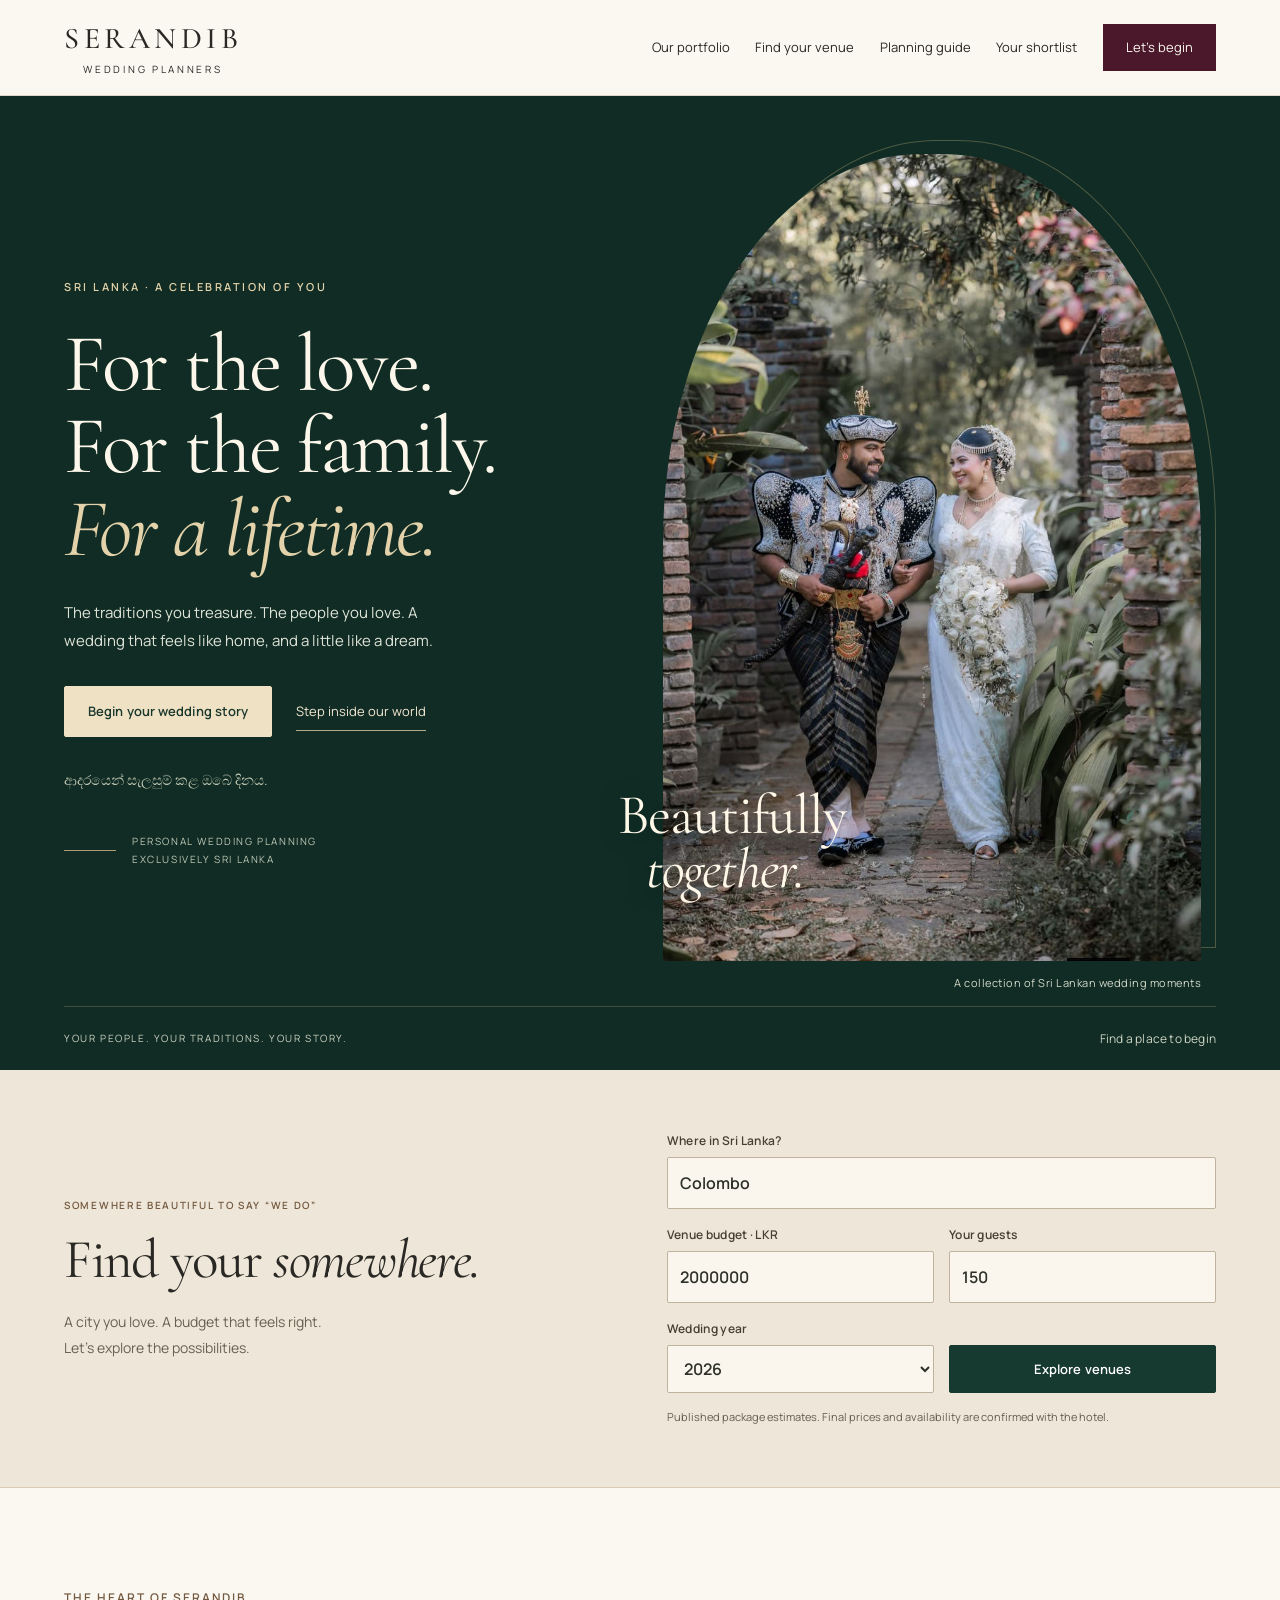
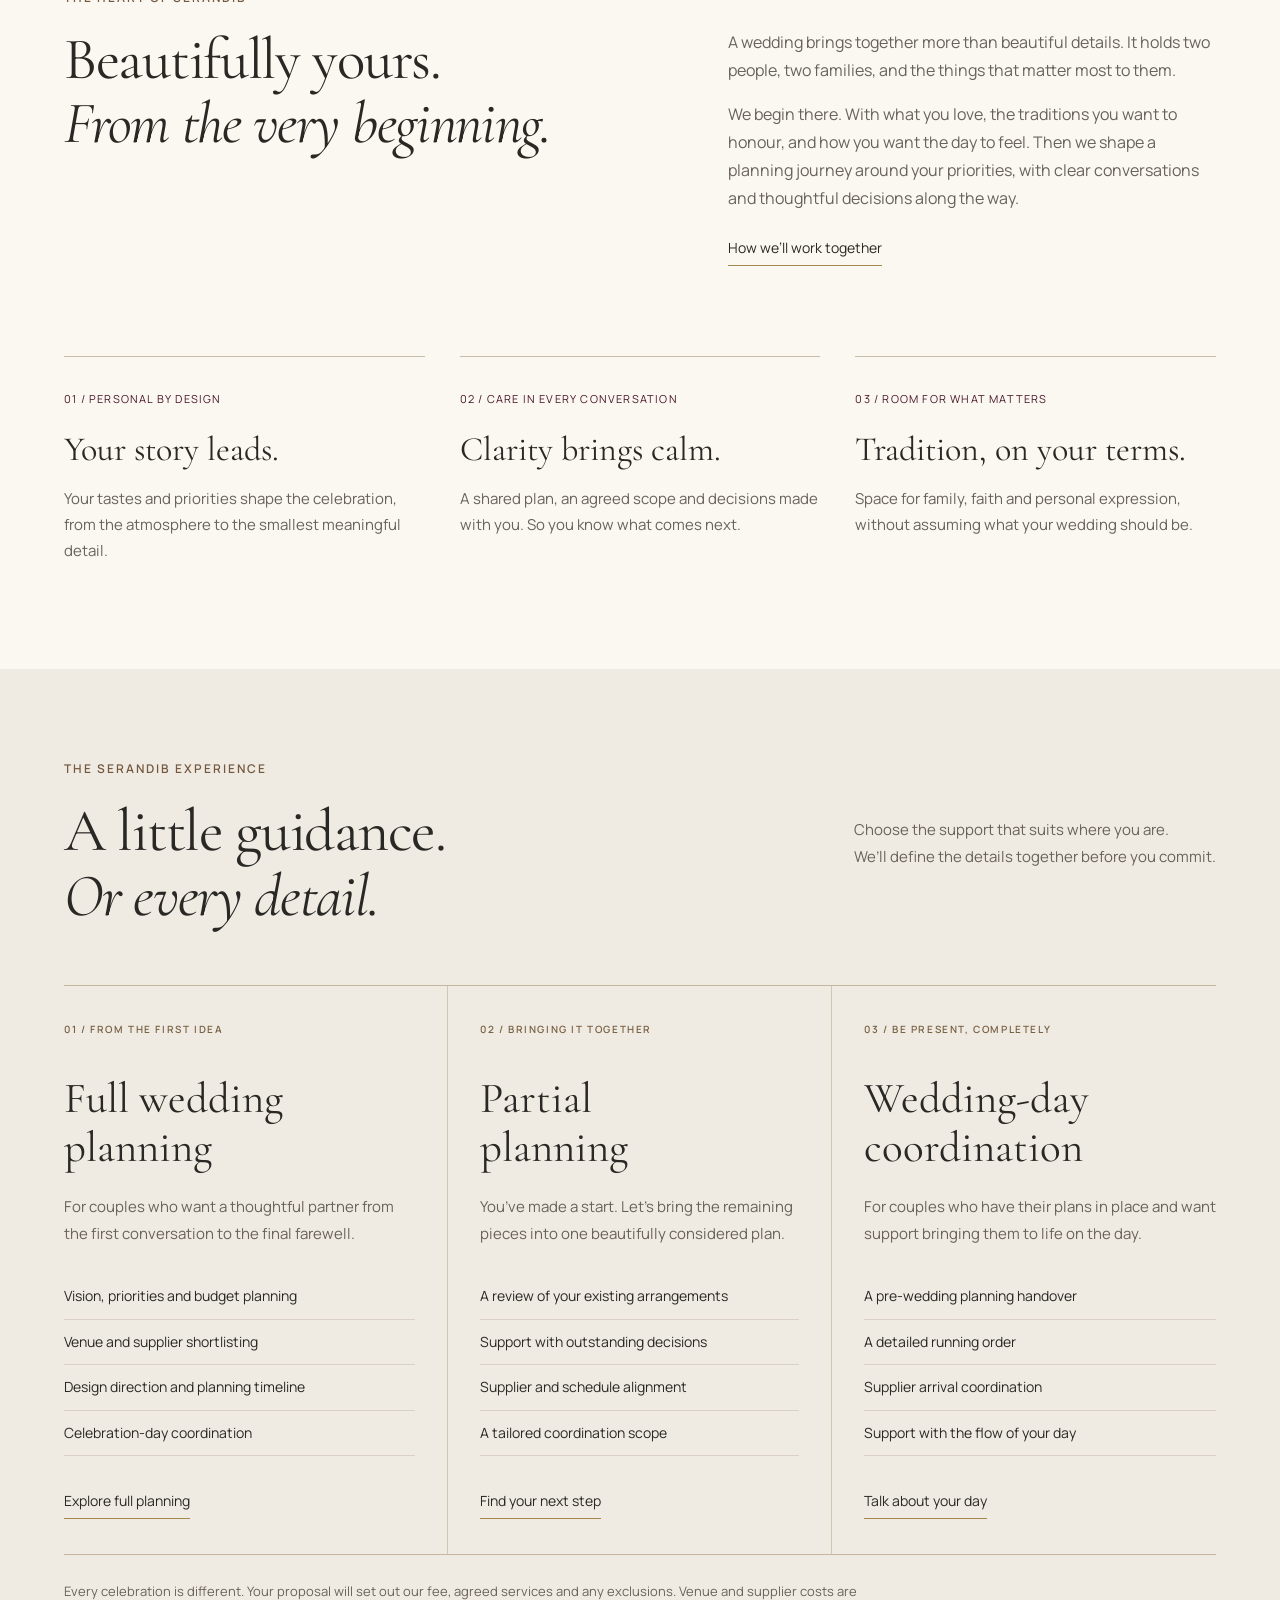
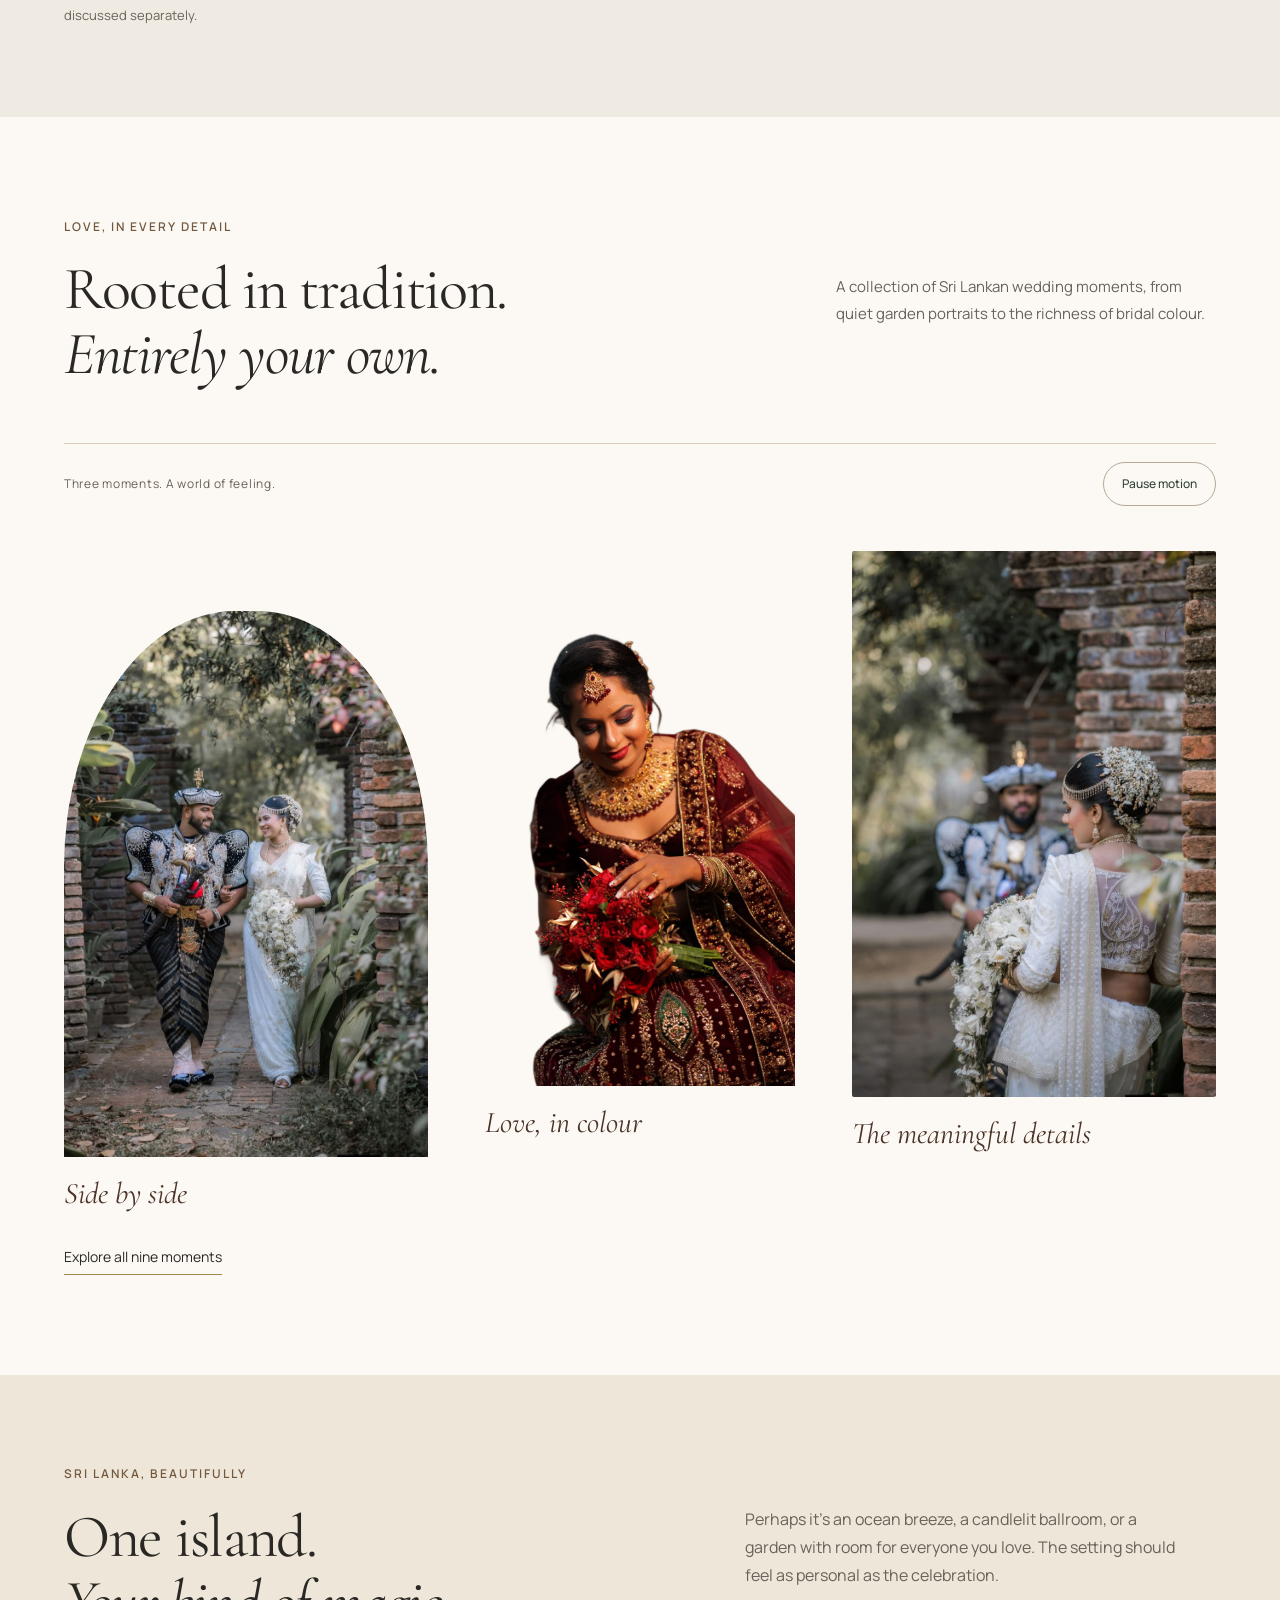
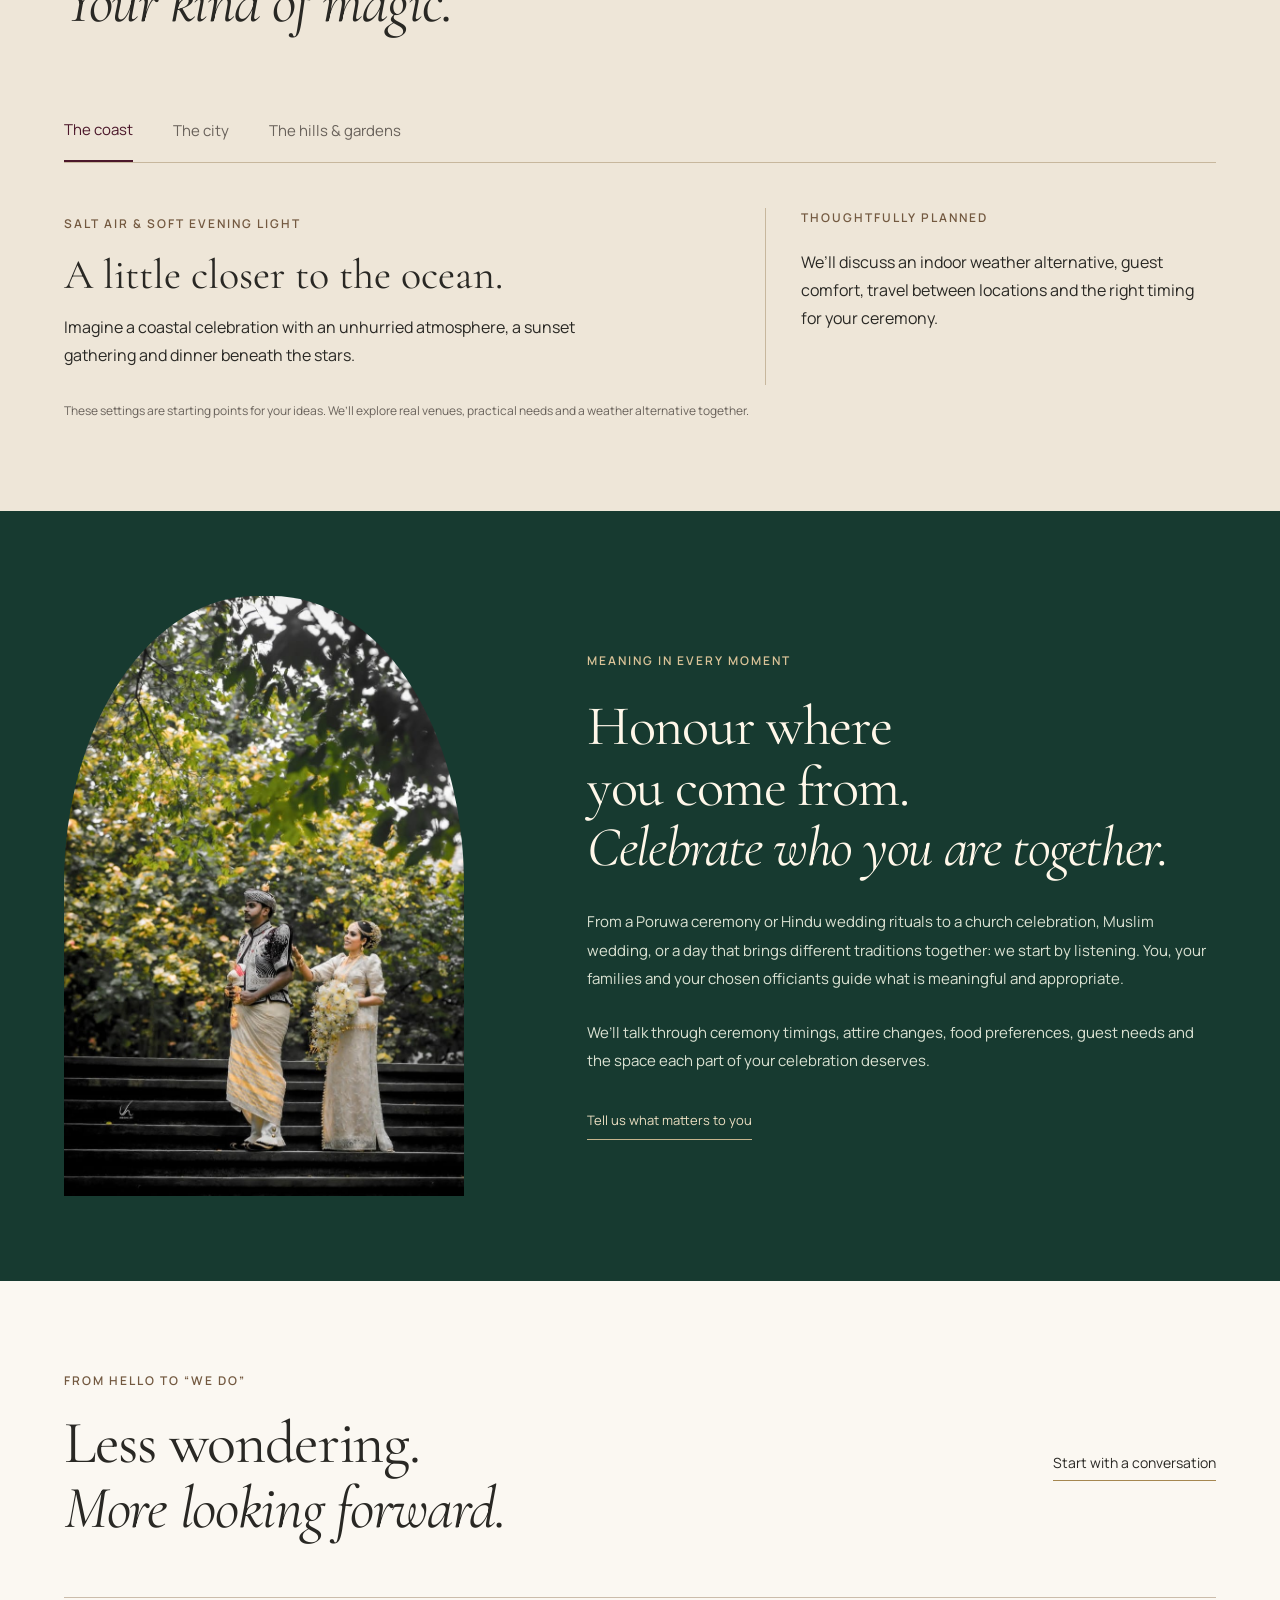
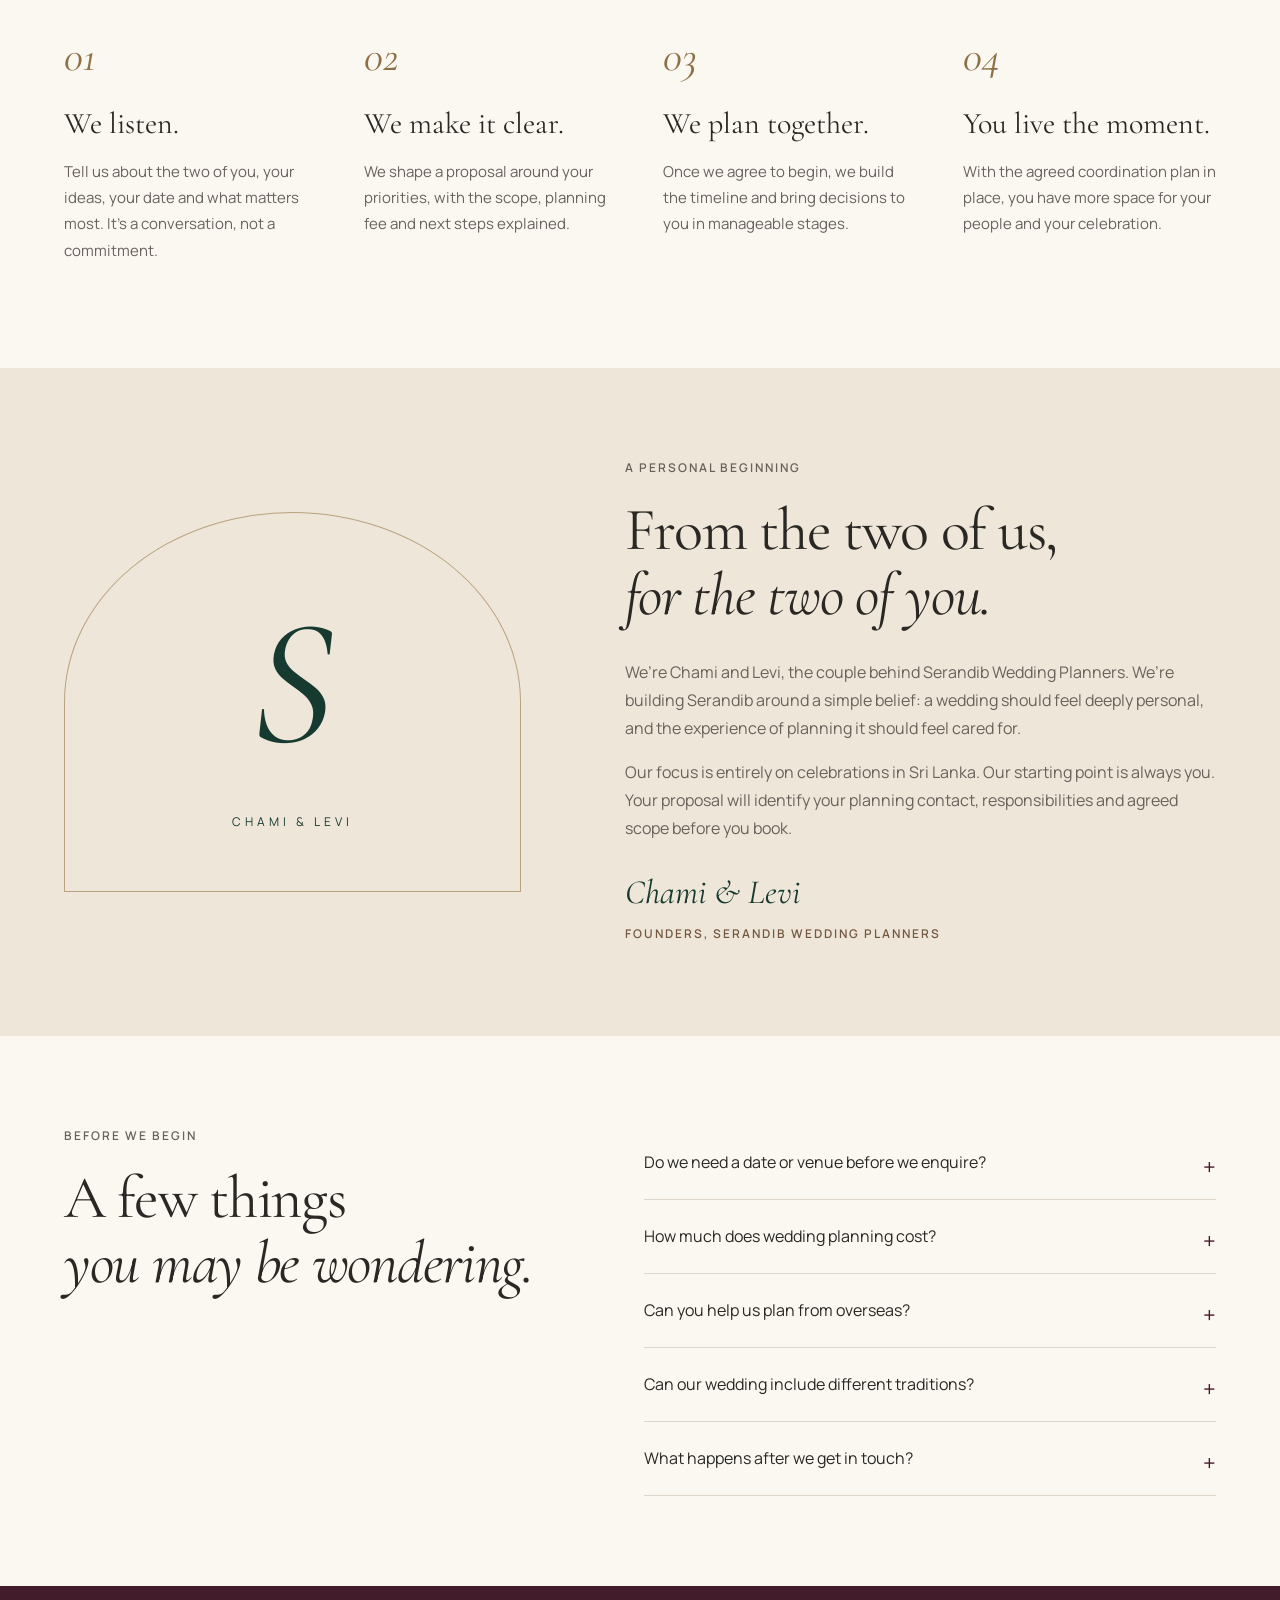
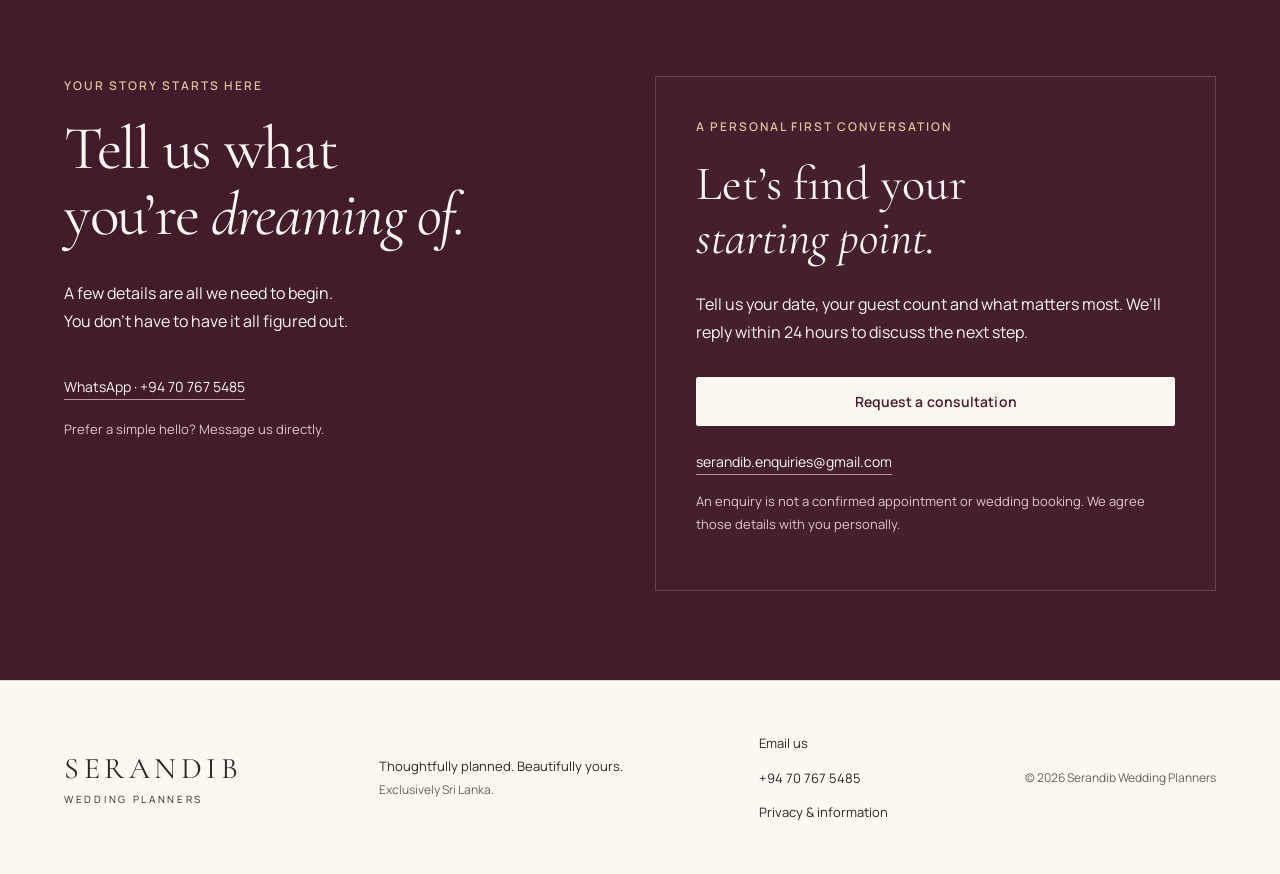
==== commit 1b87cdbe: "v2 version" ====
--- a/index.html
+++ b/index.html
@@ -1,6 +1,6 @@
 <!doctype html>
-<html lang="en"><head><meta charset="utf-8"><meta name="viewport" content="width=device-width,initial-scale=1"><title>Serandib Wedding Planners | A celebration, entirely yours.</title><meta name="description" content="Personal wedding planning in Sri Lanka. Discover Serandib’s approach to thoughtful design, meaningful traditions and calmly coordinated celebrations."><link rel="icon" type="image/svg+xml" href="data:image/svg+xml,%3Csvg xmlns='http://www.w3.org/2000/svg' viewBox='0 0 32 32'%3E%3Crect width='32' height='32' rx='16' fill='%234b172a'/%3E%3Ctext x='16' y='24' text-anchor='middle' font-family='Georgia' font-size='26' fill='%23fff7eb'%3ES%3C/text%3E%3C/svg%3E"><link rel="preconnect" href="https://fonts.googleapis.com"><link rel="preconnect" href="https://fonts.gstatic.com" crossorigin><link href="https://fonts.googleapis.com/css2?family=Cormorant+Garamond:ital,wght@0,400;0,500;0,600;1,400;1,500&family=Manrope:wght@400;500;600;700&display=swap" rel="stylesheet"><link rel="stylesheet" href="style.css"><link rel="stylesheet" href="portfolio.css"><link rel="stylesheet" href="platform.css"><meta property="og:title" content="Serandib Wedding Planners"><meta property="og:description" content="Your story. Your traditions. A celebration entirely yours, in Sri Lanka."><link rel="stylesheet" href="interface.css"><meta name="robots" content="noindex,nofollow"><script src="preview-mode.js"></script></head>
-<body class="serandib-home"><aside class="preview-banner" role="note">Serandib design preview · Enquiries, accounts and online saving are not active.</aside><a class="skip" href="#main">Skip to content</a><header><a class="brand" href="index.html" aria-label="Serandib Wedding Planners home"><span>SERANDIB</span><small>WEDDING PLANNERS</small></a><button class="menu" aria-expanded="false" aria-controls="nav">Menu</button><nav id="nav" aria-label="Main navigation"><a href="portfolio.html">Our portfolio</a><a href="venues.html">Find your venue</a><a href="planning.html">Planning guide</a><a href="shortlist.html">Your shortlist</a><a class="nav-cta" href="consultation.html">Let’s begin</a></nav></header>
+<html lang="en"><head><meta charset="utf-8"><meta name="viewport" content="width=device-width,initial-scale=1"><title>Serandib Wedding Planners | A celebration, entirely yours.</title><meta name="description" content="Personal wedding planning in Sri Lanka. Discover Serandib’s approach to thoughtful design, meaningful traditions and calmly coordinated celebrations."><link rel="icon" type="image/svg+xml" href="data:image/svg+xml,%3Csvg xmlns='http://www.w3.org/2000/svg' viewBox='0 0 32 32'%3E%3Crect width='32' height='32' rx='16' fill='%234b172a'/%3E%3Ctext x='16' y='24' text-anchor='middle' font-family='Georgia' font-size='26' fill='%23fff7eb'%3ES%3C/text%3E%3C/svg%3E"><link rel="preconnect" href="https://fonts.googleapis.com"><link rel="preconnect" href="https://fonts.gstatic.com" crossorigin><link href="https://fonts.googleapis.com/css2?family=Cormorant+Garamond:ital,wght@0,400;0,500;0,600;1,400;1,500&family=Manrope:wght@400;500;600;700&display=swap" rel="stylesheet"><link rel="stylesheet" href="style.css"><link rel="stylesheet" href="portfolio.css"><link rel="stylesheet" href="platform.css"><meta property="og:title" content="Serandib Wedding Planners"><meta property="og:description" content="Your story. Your traditions. A celebration entirely yours, in Sri Lanka."><link rel="stylesheet" href="interface.css"></head>
+<body class="serandib-home"><a class="skip" href="#main">Skip to content</a><header><a class="brand" href="index.html" aria-label="Serandib Wedding Planners home"><span>SERANDIB</span><small>WEDDING PLANNERS</small></a><button class="menu" aria-expanded="false" aria-controls="nav">Menu</button><nav id="nav" aria-label="Main navigation"><a href="portfolio.html">Our portfolio</a><a href="venues.html">Find your venue</a><a href="planning.html">Planning guide</a><a href="shortlist.html">Your shortlist</a><a class="nav-cta" href="consultation.html">Let’s begin</a></nav></header>
 <main id="main"><section class="island-hero" aria-labelledby="island-title"><div class="island-copy"><p class="eyebrow">SRI LANKA · A CELEBRATION OF YOU</p><h1 id="island-title">For the love.<br>For the family.<br><em>For a lifetime.</em></h1><p class="island-intro">The traditions you treasure. The people you love. A wedding that feels like home, and a little like a dream.</p><div class="island-actions"><a class="button island-button" href="consultation.html">Begin your wedding story</a><a class="island-link" href="portfolio.html">Step inside our world</a></div><p class="island-signature" lang="si">ආදරයෙන් සැලසුම් කළ ඔබේ දිනය.</p><div class="island-note"><span class="island-note-line" aria-hidden="true"></span><span>PERSONAL WEDDING PLANNING<br>EXCLUSIVELY SRI LANKA</span></div></div><div class="island-visual"><div class="island-portrait"><img src="assets/portfolio/garden-walk.jpg" alt="A Sri Lankan bride and groom smiling as they walk together through a leafy brick garden" width="853" height="1280" fetchpriority="high" decoding="async"></div><p class="island-photo-title" aria-hidden="true">Beautifully<br><em>together.</em></p><a class="island-photo-link" href="portfolio.html">A collection of Sri Lankan wedding moments</a></div><div class="island-foot"><span>YOUR PEOPLE. YOUR TRADITIONS. YOUR STORY.</span><a href="#find-a-place">Find a place to begin</a></div></section>
 <section class="home-discovery" id="find-a-place" aria-labelledby="discovery-title"><div><p class="eyebrow">SOMEWHERE BEAUTIFUL TO SAY “WE DO”</p><h2 id="discovery-title">Find your <em>somewhere.</em></h2><p>A city you love. A budget that feels right.<br>Let’s explore the possibilities.</p></div><form action="venues.html" method="get" class="home-venue-form"><label>Where in Sri Lanka?<input name="city" list="home-cities" value="Colombo" required maxlength="100"><datalist id="home-cities"><option value="Colombo"><option value="Kandy"><option value="Galle"><option value="Negombo"><option value="Bentota"><option value="Nuwara Eliya"></datalist></label><div class="home-search-pair"><label>Venue budget · LKR<input type="number" name="budget" value="2000000" min="1" max="1000000000" required inputmode="numeric"></label><label>Your guests<input type="number" name="guests" value="150" min="1" max="10000" required inputmode="numeric"></label></div><div class="home-search-pair"><label>Wedding year<select name="year"><option>2026</option><option>2027</option><option>2028</option></select></label><button class="button" type="submit">Explore venues</button></div><p class="home-search-note">Published package estimates. Final prices and availability are confirmed with the hotel.</p></form></section>
 <section class="approach section" id="approach"><p class="eyebrow">THE HEART OF SERANDIB</p><div class="split"><h2>Beautifully yours.<br><em>From the very beginning.</em></h2><div><p>A wedding brings together more than beautiful details. It holds two people, two families, and the things that matter most to them.</p><p>We begin there. With what you love, the traditions you want to honour, and how you want the day to feel. Then we shape a planning journey around your priorities, with clear conversations and thoughtful decisions along the way.</p><a class="text-link" href="#process">How we’ll work together</a></div></div><div class="principles"><article><span>01 / PERSONAL BY DESIGN</span><h3>Your story leads.</h3><p>Your tastes and priorities shape the celebration, from the atmosphere to the smallest meaningful detail.</p></article><article><span>02 / CARE IN EVERY CONVERSATION</span><h3>Clarity brings calm.</h3><p>A shared plan, an agreed scope and decisions made with you. So you know what comes next.</p></article><article><span>03 / ROOM FOR WHAT MATTERS</span><h3>Tradition, on your terms.</h3><p>Space for family, faith and personal expression, without assuming what your wedding should be.</p></article></div></section>
@@ -10,5 +10,5 @@
 <section class="process section" id="process"><div class="section-head"><div><p class="eyebrow">FROM HELLO TO “WE DO”</p><h2>Less wondering.<br><em>More looking forward.</em></h2></div><a class="text-link" href="#enquire">Start with a conversation</a></div><div class="steps"><article><span>01</span><h3>We listen.</h3><p>Tell us about the two of you, your ideas, your date and what matters most. It’s a conversation, not a commitment.</p></article><article><span>02</span><h3>We make it clear.</h3><p>We shape a proposal around your priorities, with the scope, planning fee and next steps explained.</p></article><article><span>03</span><h3>We plan together.</h3><p>Once we agree to begin, we build the timeline and bring decisions to you in manageable stages.</p></article><article><span>04</span><h3>You live the moment.</h3><p>With the agreed coordination plan in place, you have more space for your people and your celebration.</p></article></div></section>
 <section class="founders section"><div class="founder-mark" aria-hidden="true">S<span>CHAMI & LEVI</span></div><div><p class="eyebrow">A PERSONAL BEGINNING</p><h2>From the two of us,<br><em>for the two of you.</em></h2><p>We’re Chami and Levi, the couple behind Serandib Wedding Planners. We’re building Serandib around a simple belief: a wedding should feel deeply personal, and the experience of planning it should feel cared for.</p><p>Our focus is entirely on celebrations in Sri Lanka. Our starting point is always you. Your proposal will identify your planning contact, responsibilities and agreed scope before you book.</p><p class="signature">Chami & Levi</p><span class="eyebrow">FOUNDERS, SERANDIB WEDDING PLANNERS</span></div></section>
 <section class="faq section"><div><p class="eyebrow">BEFORE WE BEGIN</p><h2>A few things<br><em>you may be wondering.</em></h2></div><div><details><summary>Do we need a date or venue before we enquire?</summary><p>No. You can begin with a rough season, a few ideas, or simply a sense of how you want the day to feel. Tell us what is decided and what is still open.</p></details><details><summary>How much does wedding planning cost?</summary><p>Our planning fee depends on the agreed scope and complexity of your celebration. After we understand your plans, we’ll outline the fee and inclusions in a personalised proposal. Your overall wedding budget and supplier payments are separate.</p></details><details><summary>Can you help us plan from overseas?</summary><p>If you live overseas and are celebrating in Sri Lanka, tell us where you’re based. We can discuss remote planning, time zones and which decisions may need an in-person visit.</p></details><details><summary>Can our wedding include different traditions?</summary><p>Absolutely—tell us which customs, beliefs and family wishes matter to you. We’ll discuss how to coordinate them respectfully with your families and chosen officiants.</p></details><details><summary>What happens after we get in touch?</summary><p>We’ll review your message and discuss a suitable time to talk. A consultation helps us understand your needs and whether we’re the right fit. Your date is only reserved once the booking terms are agreed.</p></details></div></section>
-<section class="enquire section" id="enquire"><div><p class="eyebrow">YOUR STORY STARTS HERE</p><h2>Tell us what<br>you’re <em>dreaming of.</em></h2><p>A few details are all we need to begin.<br>You don’t have to have it all figured out.</p><a class="contact" href="consultation.html" target="_blank" rel="noopener">WhatsApp · +94 70 767 5485</a><p class="quiet">Prefer a simple hello? Message us directly.</p></div><div class="consultation-card"><p class="eyebrow">A PERSONAL FIRST CONVERSATION</p><h3>Let’s find your<br><em>starting point.</em></h3><p>Tell us your date, your guest count and what matters most. We’ll reply within 24 hours to discuss the next step.</p><a class="button light" href="consultation.html">Request a consultation</a><a class="contact" href="consultation.html">serandib.enquiries@gmail.com</a><p class="form-note">An enquiry is not a confirmed appointment or wedding booking. We agree those details with you personally.</p></div></section></main>
-<footer><a class="brand" href="index.html"><span>SERANDIB</span><small>WEDDING PLANNERS</small></a><p>Thoughtfully planned. Beautifully yours.<br><span>Exclusively Sri Lanka.</span></p><div class="footer-links"><a href="consultation.html">Email us</a><a href="consultation.html">+94 70 767 5485</a><a href="privacy.html">Privacy & information</a></div><small>© 2026 Serandib Wedding Planners</small></footer><div class="mobile-action"><a href="venues.html">Find a venue</a><a href="consultation.html">Plan with us</a></div><script src="platform.js" defer></script><script src="script.js" defer></script><script src="story-motion.js" defer></script><script src="editorial.js" defer></script></body></html>+<section class="enquire section" id="enquire"><div><p class="eyebrow">YOUR STORY STARTS HERE</p><h2>Tell us what<br>you’re <em>dreaming of.</em></h2><p>A few details are all we need to begin.<br>You don’t have to have it all figured out.</p><a class="contact" href="https://wa.me/94707675485" target="_blank" rel="noopener">WhatsApp · +94 70 767 5485</a><p class="quiet">Prefer a simple hello? Message us directly.</p></div><div class="consultation-card"><p class="eyebrow">A PERSONAL FIRST CONVERSATION</p><h3>Let’s find your<br><em>starting point.</em></h3><p>Tell us your date, your guest count and what matters most. We’ll reply within 24 hours to discuss the next step.</p><a class="button light" href="consultation.html">Request a consultation</a><a class="contact" href="mailto:serandib.enquiries@gmail.com">serandib.enquiries@gmail.com</a><p class="form-note">An enquiry is not a confirmed appointment or wedding booking. We agree those details with you personally.</p></div></section></main>
+<footer><a class="brand" href="index.html"><span>SERANDIB</span><small>WEDDING PLANNERS</small></a><p>Thoughtfully planned. Beautifully yours.<br><span>Exclusively Sri Lanka.</span></p><div class="footer-links"><a href="mailto:serandib.enquiries@gmail.com">Email us</a><a href="tel:+94707675485">+94 70 767 5485</a><a href="privacy.html">Privacy & information</a></div><small>© 2026 Serandib Wedding Planners</small></footer><div class="mobile-action"><a href="venues.html">Find a venue</a><a href="consultation.html">Plan with us</a></div><script src="platform.js" defer></script><script src="script.js" defer></script><script src="story-motion.js" defer></script><script src="editorial.js" defer></script></body></html>
--- a/platform.css
+++ b/platform.css
@@ -6,5 +6,3 @@
 .admin-shell h1{font-size:clamp(40px,5vw,64px);margin:20px 0;letter-spacing:-1px}.admin-shell input{min-width:0}
 
 @media(max-width:700px){.shortlist-dock{bottom:calc(78px + env(safe-area-inset-bottom,0px))}}
-
-.preview-banner{padding:12px 5%;background:#173d35;color:white;font-size:14px;text-align:center}header nav{top:135px}@media(min-width:1001px){header nav{top:auto}}
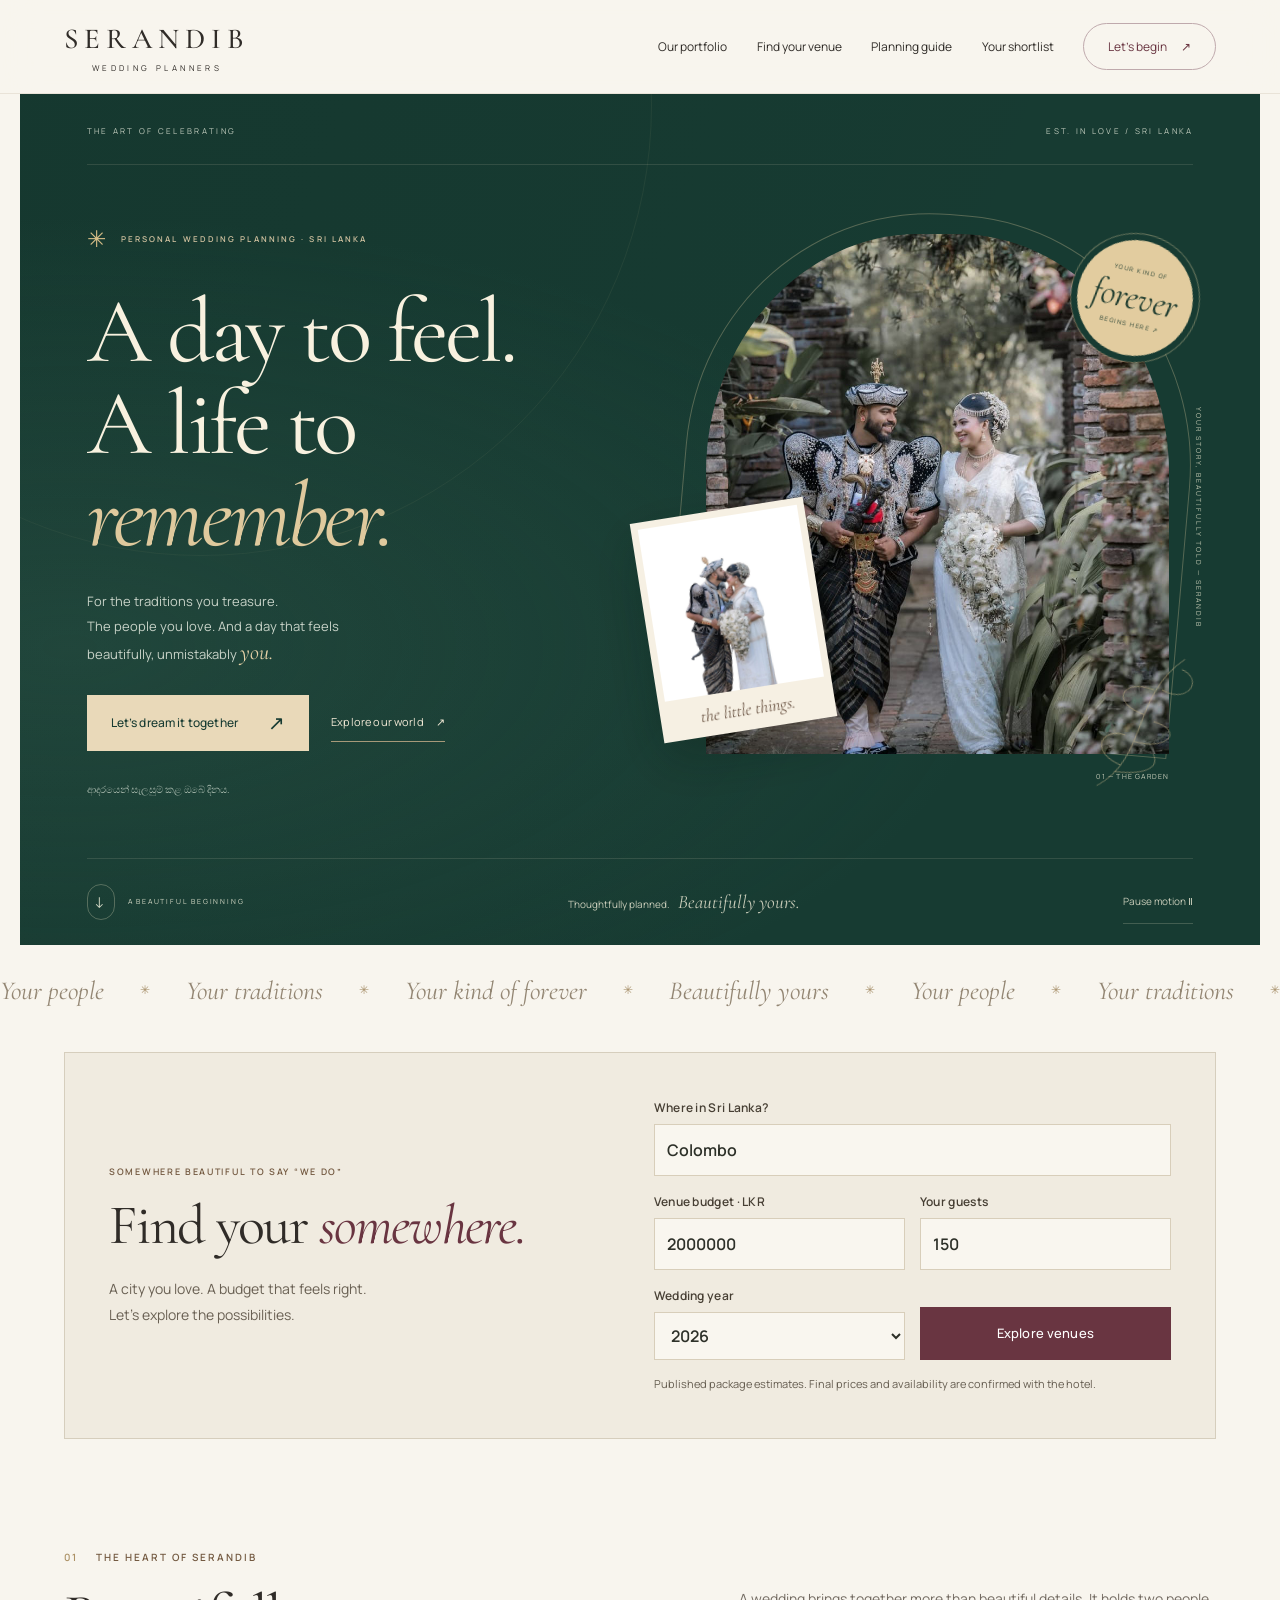
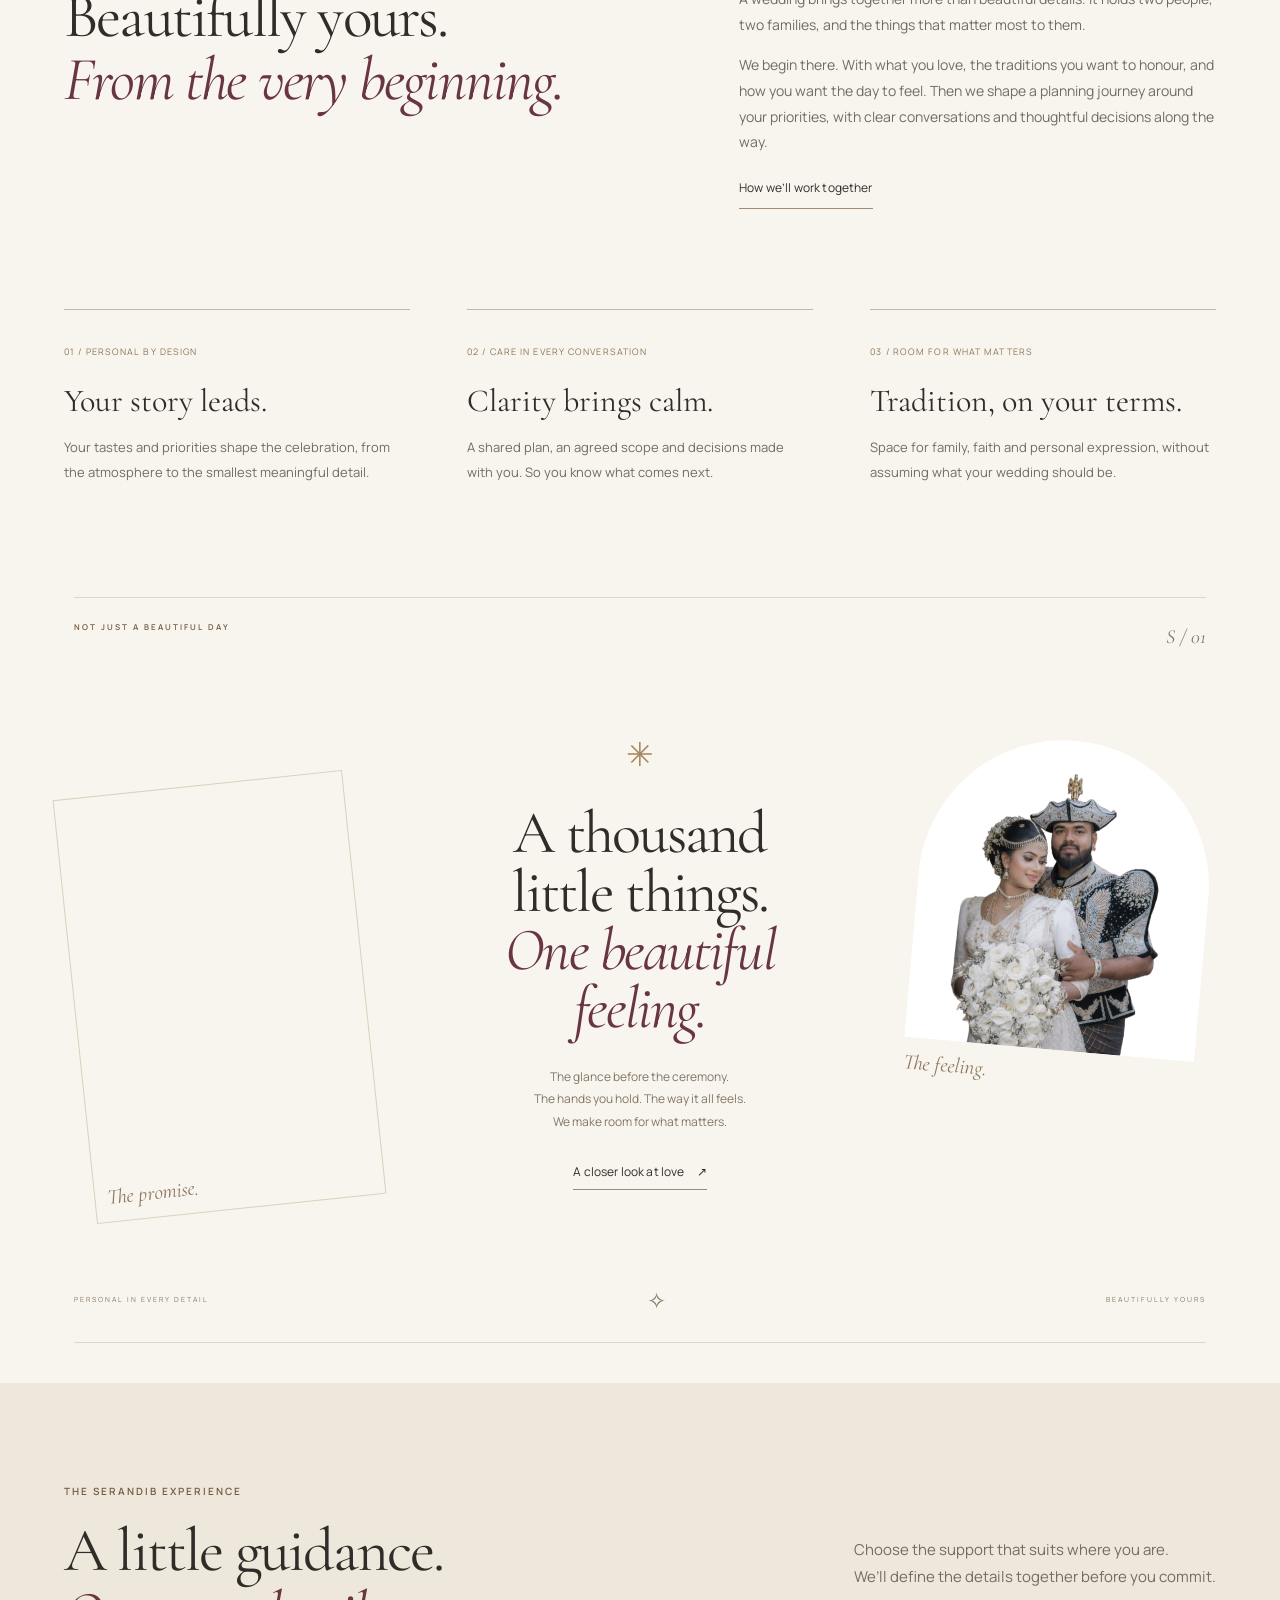
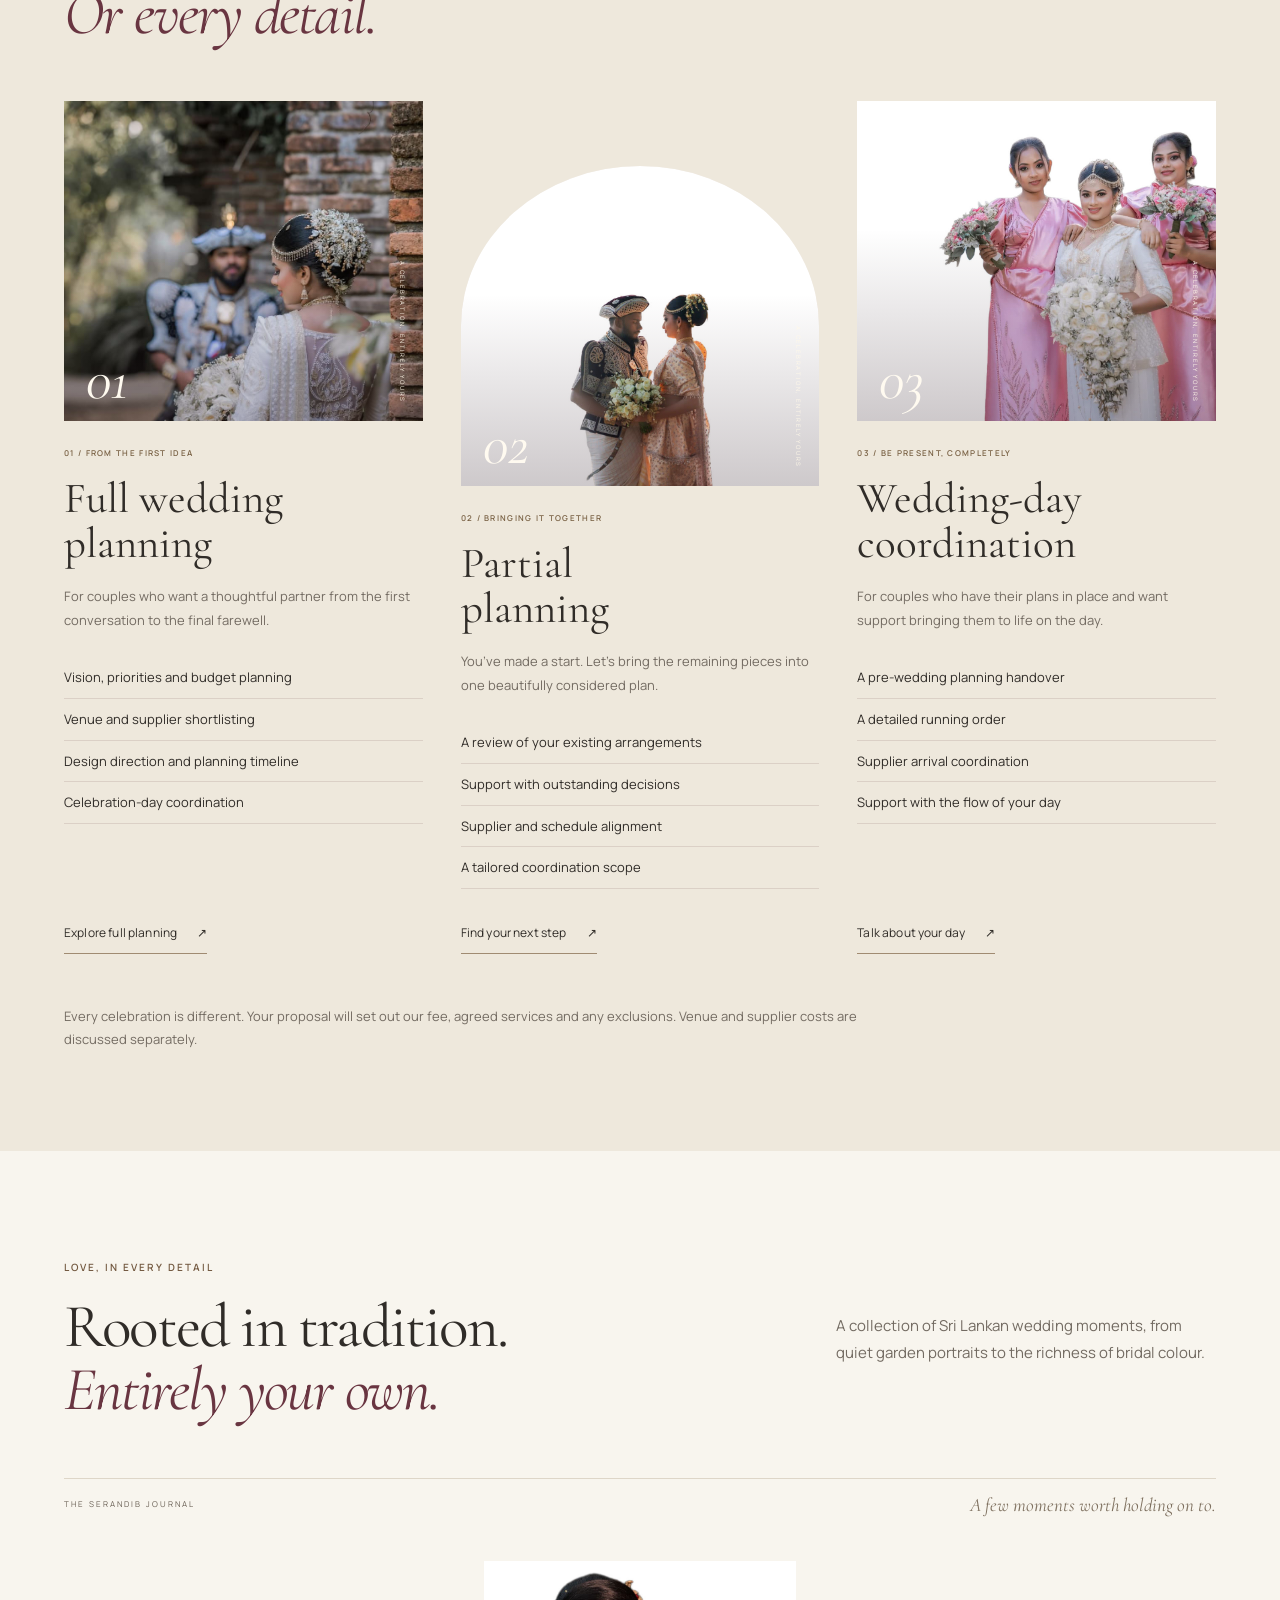
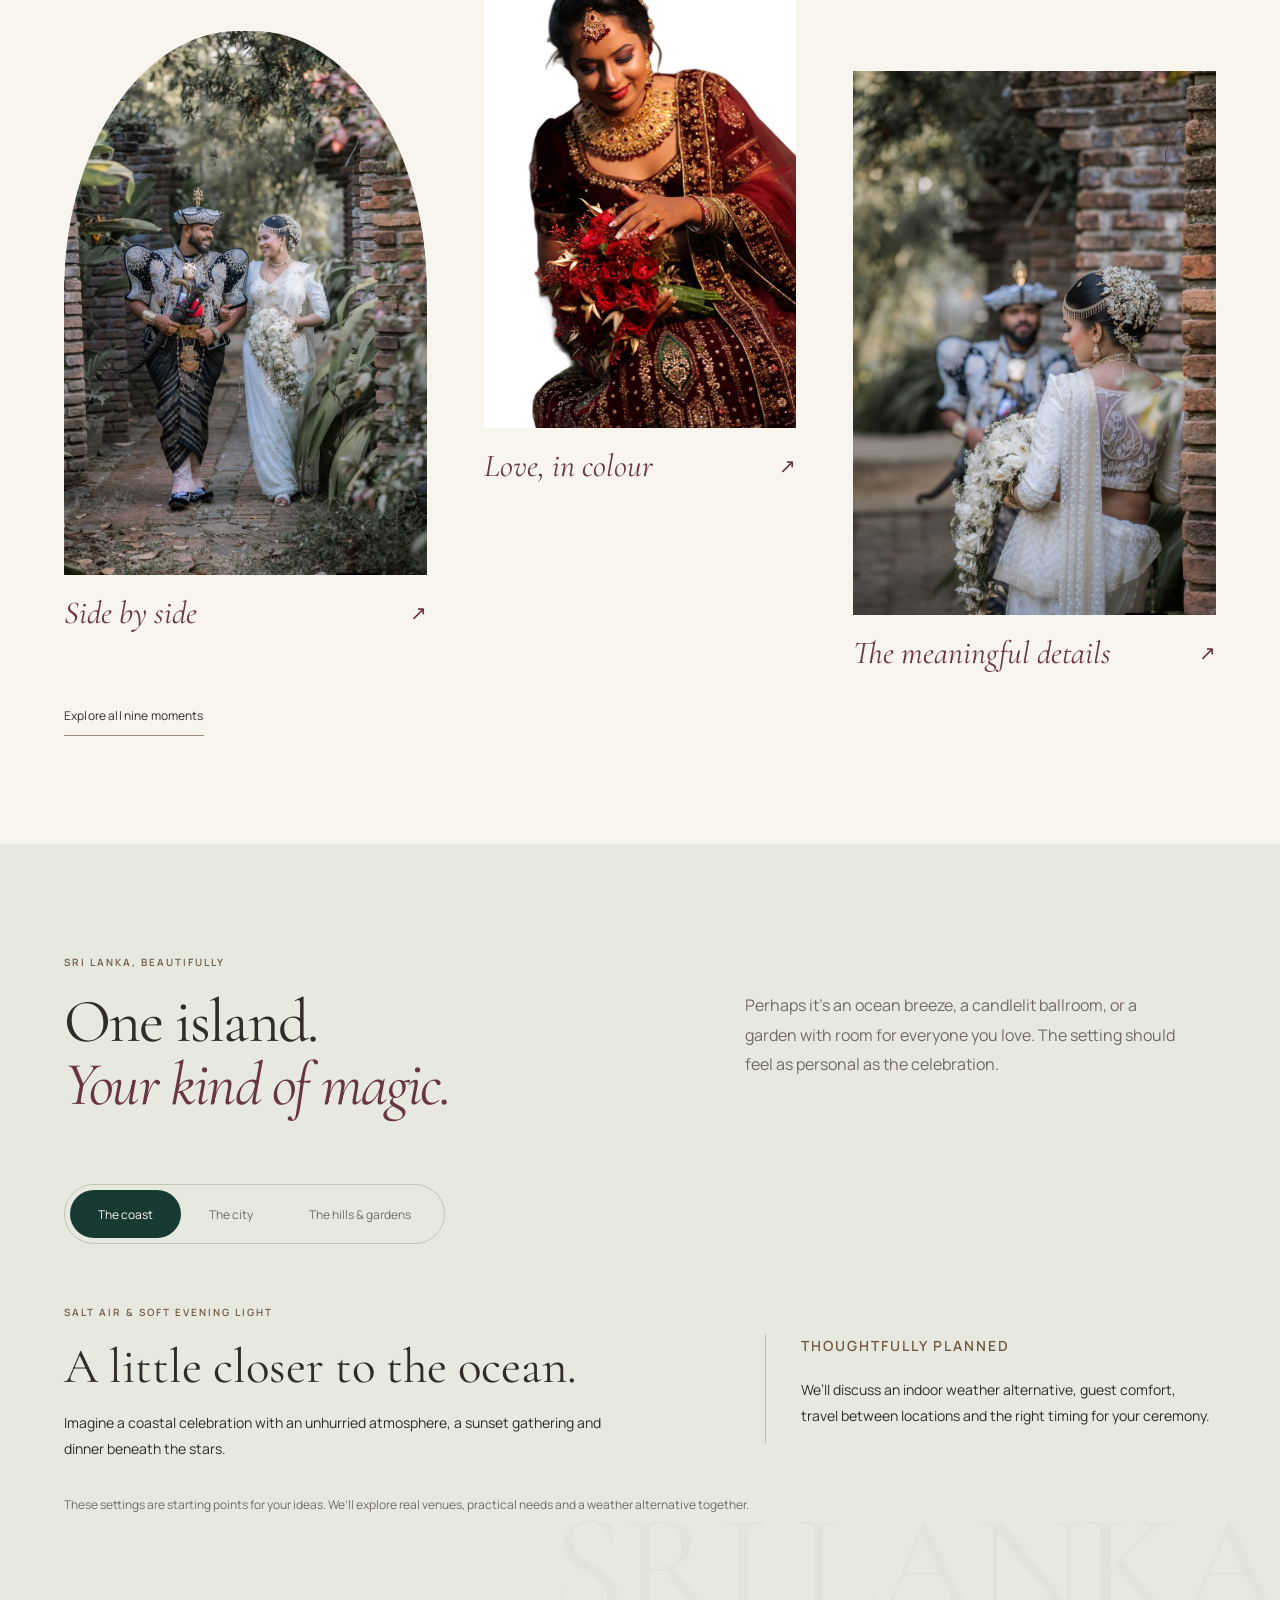
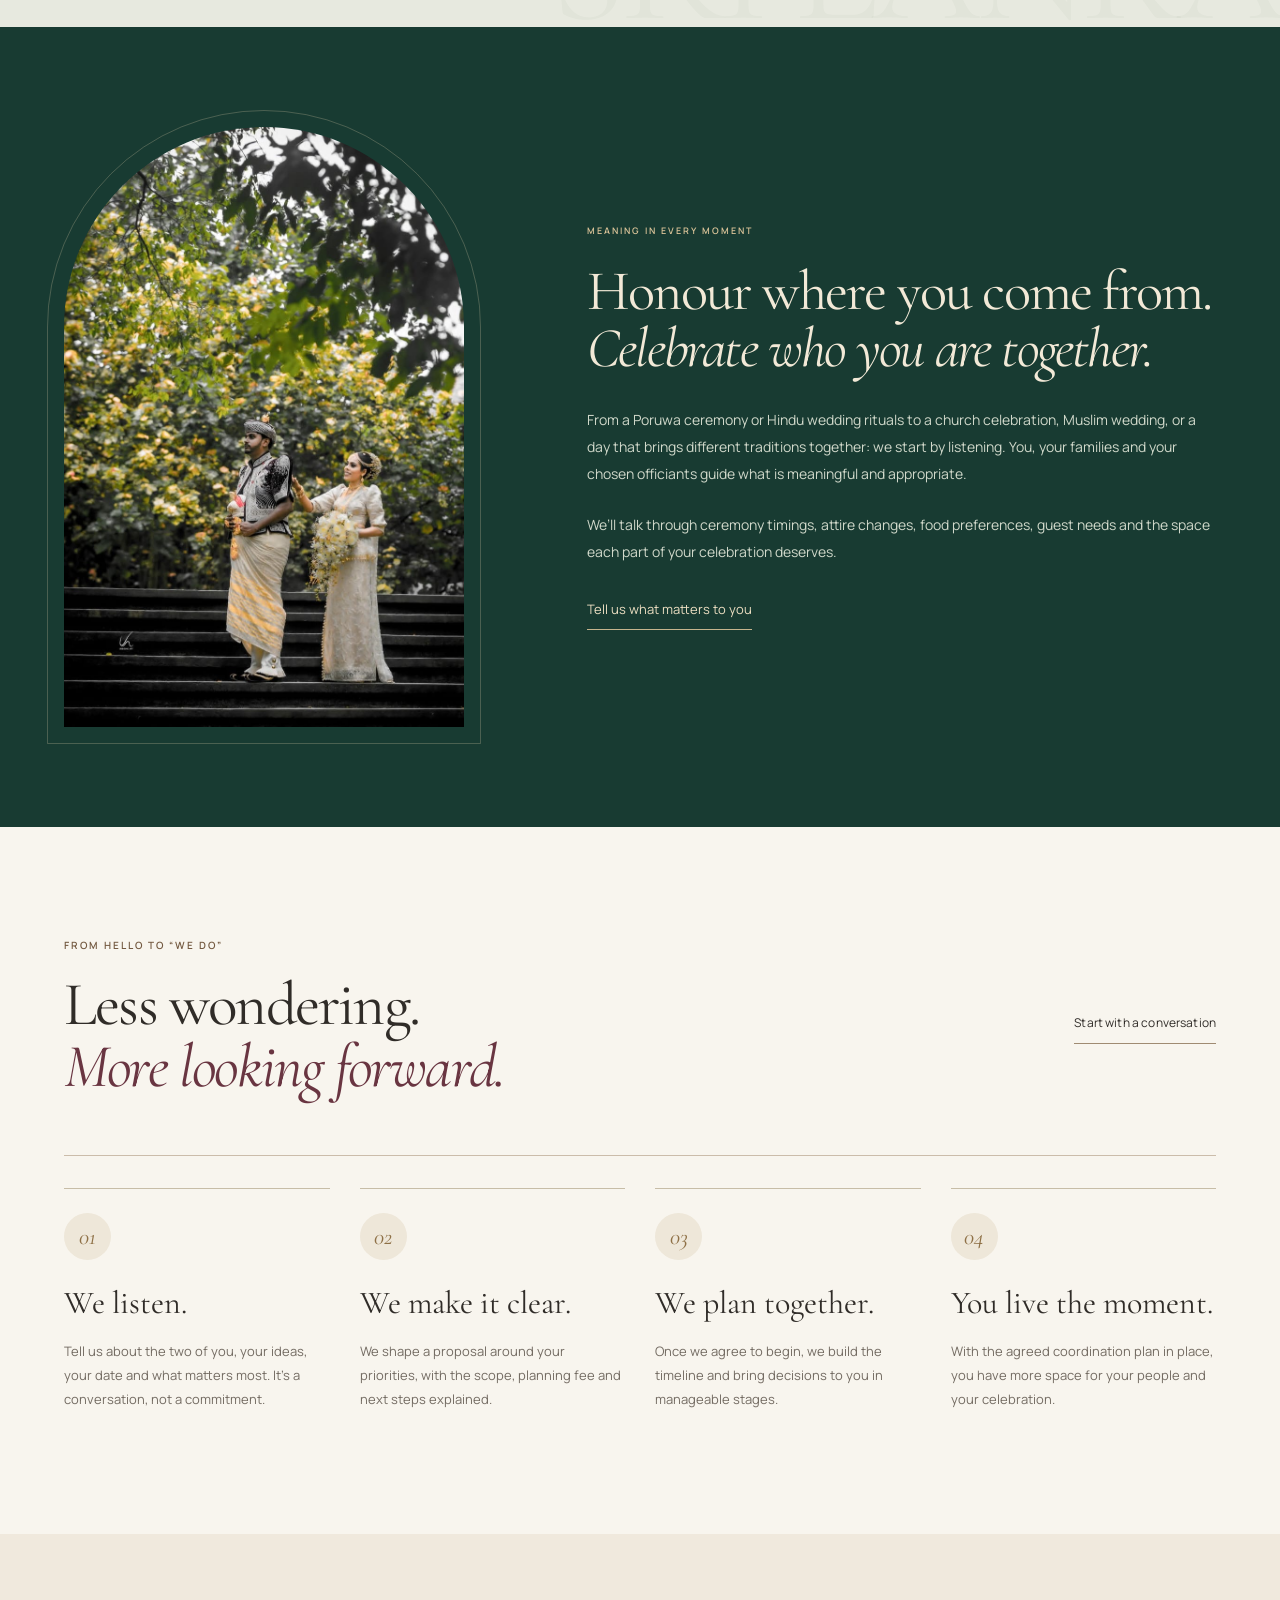
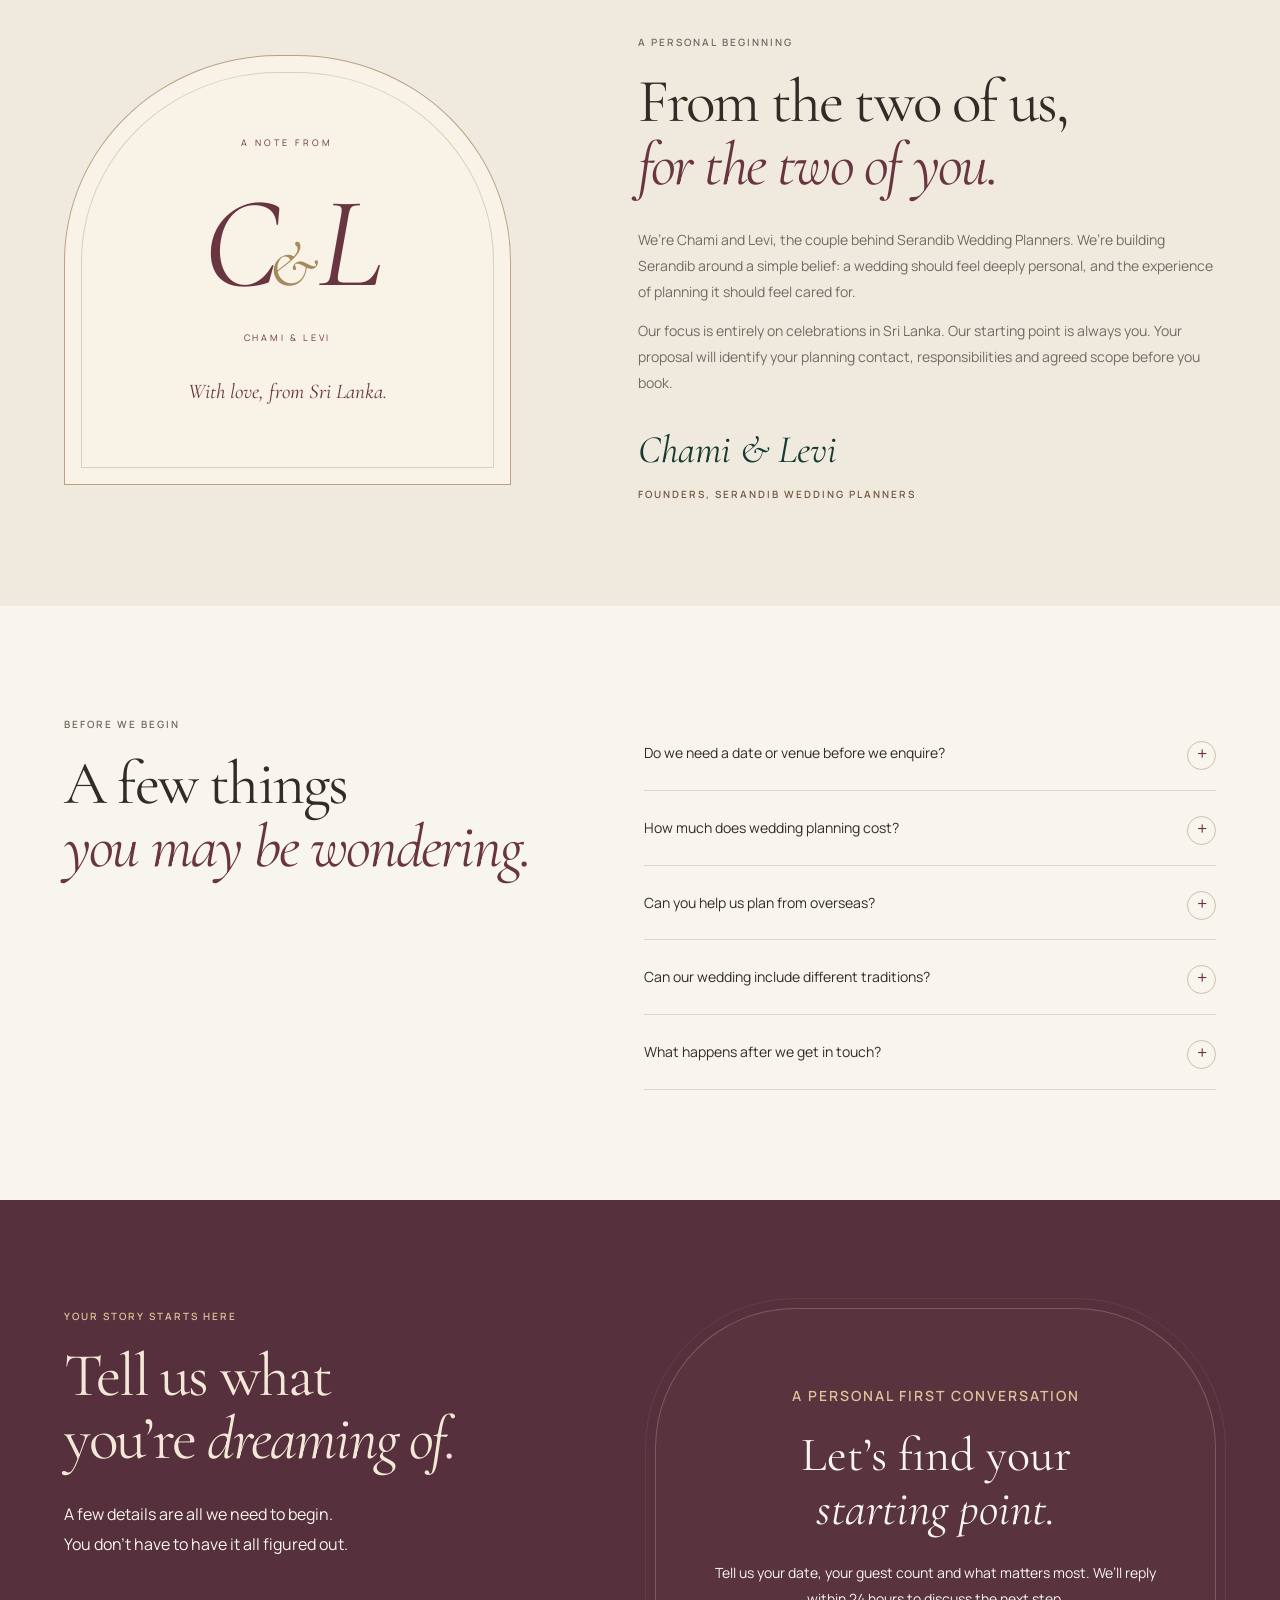
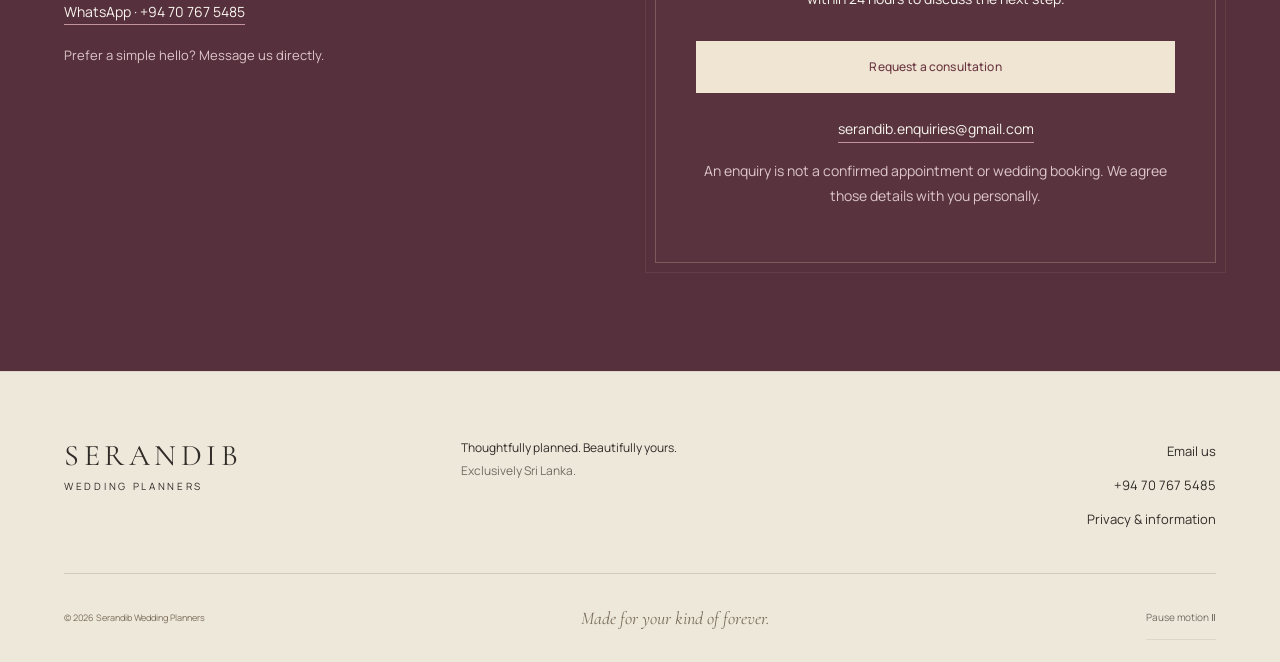
==== commit ca269bbf: "version 4" ====
--- a/index.html
+++ b/index.html
@@ -1,14 +1,40 @@
 <!doctype html>
-<html lang="en"><head><meta charset="utf-8"><meta name="viewport" content="width=device-width,initial-scale=1"><title>Serandib Wedding Planners | A celebration, entirely yours.</title><meta name="description" content="Personal wedding planning in Sri Lanka. Discover Serandib’s approach to thoughtful design, meaningful traditions and calmly coordinated celebrations."><link rel="icon" type="image/svg+xml" href="data:image/svg+xml,%3Csvg xmlns='http://www.w3.org/2000/svg' viewBox='0 0 32 32'%3E%3Crect width='32' height='32' rx='16' fill='%234b172a'/%3E%3Ctext x='16' y='24' text-anchor='middle' font-family='Georgia' font-size='26' fill='%23fff7eb'%3ES%3C/text%3E%3C/svg%3E"><link rel="preconnect" href="https://fonts.googleapis.com"><link rel="preconnect" href="https://fonts.gstatic.com" crossorigin><link href="https://fonts.googleapis.com/css2?family=Cormorant+Garamond:ital,wght@0,400;0,500;0,600;1,400;1,500&family=Manrope:wght@400;500;600;700&display=swap" rel="stylesheet"><link rel="stylesheet" href="style.css"><link rel="stylesheet" href="portfolio.css"><link rel="stylesheet" href="platform.css"><meta property="og:title" content="Serandib Wedding Planners"><meta property="og:description" content="Your story. Your traditions. A celebration entirely yours, in Sri Lanka."><link rel="stylesheet" href="interface.css"></head>
+<html lang="en"><head><meta charset="utf-8"><meta name="viewport" content="width=device-width,initial-scale=1"><title>Serandib Wedding Planners | A celebration, entirely yours.</title><meta name="description" content="Personal wedding planning in Sri Lanka. Discover Serandib’s approach to thoughtful design, meaningful traditions and calmly coordinated celebrations."><link rel="icon" type="image/svg+xml" href="data:image/svg+xml,%3Csvg xmlns='http://www.w3.org/2000/svg' viewBox='0 0 32 32'%3E%3Crect width='32' height='32' rx='16' fill='%234b172a'/%3E%3Ctext x='16' y='24' text-anchor='middle' font-family='Georgia' font-size='26' fill='%23fff7eb'%3ES%3C/text%3E%3C/svg%3E"><link rel="preconnect" href="https://fonts.googleapis.com"><link rel="preconnect" href="https://fonts.gstatic.com" crossorigin><link href="https://fonts.googleapis.com/css2?family=Cormorant+Garamond:ital,wght@0,400;0,500;0,600;1,400;1,500&family=Manrope:wght@400;500;600;700&display=swap" rel="stylesheet"><link rel="stylesheet" href="style.css"><link rel="stylesheet" href="portfolio.css"><link rel="stylesheet" href="platform.css"><meta property="og:title" content="Serandib Wedding Planners"><meta property="og:description" content="Your story. Your traditions. A celebration entirely yours, in Sri Lanka."><link rel="stylesheet" href="interface.css"><link rel="stylesheet" href="elegance.css?v=20261005-forever"></head>
 <body class="serandib-home"><a class="skip" href="#main">Skip to content</a><header><a class="brand" href="index.html" aria-label="Serandib Wedding Planners home"><span>SERANDIB</span><small>WEDDING PLANNERS</small></a><button class="menu" aria-expanded="false" aria-controls="nav">Menu</button><nav id="nav" aria-label="Main navigation"><a href="portfolio.html">Our portfolio</a><a href="venues.html">Find your venue</a><a href="planning.html">Planning guide</a><a href="shortlist.html">Your shortlist</a><a class="nav-cta" href="consultation.html">Let’s begin</a></nav></header>
-<main id="main"><section class="island-hero" aria-labelledby="island-title"><div class="island-copy"><p class="eyebrow">SRI LANKA · A CELEBRATION OF YOU</p><h1 id="island-title">For the love.<br>For the family.<br><em>For a lifetime.</em></h1><p class="island-intro">The traditions you treasure. The people you love. A wedding that feels like home, and a little like a dream.</p><div class="island-actions"><a class="button island-button" href="consultation.html">Begin your wedding story</a><a class="island-link" href="portfolio.html">Step inside our world</a></div><p class="island-signature" lang="si">ආදරයෙන් සැලසුම් කළ ඔබේ දිනය.</p><div class="island-note"><span class="island-note-line" aria-hidden="true"></span><span>PERSONAL WEDDING PLANNING<br>EXCLUSIVELY SRI LANKA</span></div></div><div class="island-visual"><div class="island-portrait"><img src="assets/portfolio/garden-walk.jpg" alt="A Sri Lankan bride and groom smiling as they walk together through a leafy brick garden" width="853" height="1280" fetchpriority="high" decoding="async"></div><p class="island-photo-title" aria-hidden="true">Beautifully<br><em>together.</em></p><a class="island-photo-link" href="portfolio.html">A collection of Sri Lankan wedding moments</a></div><div class="island-foot"><span>YOUR PEOPLE. YOUR TRADITIONS. YOUR STORY.</span><a href="#find-a-place">Find a place to begin</a></div></section>
+<main id="main"><noscript><p class="notice">Interactive planning tools need JavaScript. You can still <a href="https://wa.me/94707675485">contact us on WhatsApp</a> or <a href="mailto:serandib.enquiries@gmail.com">email Serandib</a>.</p></noscript><section class="atelier-hero" aria-labelledby="atelier-title">
+  <div class="hero-edition" aria-hidden="true"><span>THE ART OF CELEBRATING</span><span>EST. IN LOVE / SRI LANKA</span></div><div class="atelier-copy">
+    <p class="eyebrow hero-kicker"><span class="tiny-star" aria-hidden="true">✳</span> PERSONAL WEDDING PLANNING · SRI LANKA</p>
+    <h1 id="atelier-title"><span class="title-line"><span>A day to feel.</span></span><span class="title-line"><span>A life to</span></span><span class="title-line title-italic"><span><em>remember.</em></span></span></h1>
+    <p class="atelier-intro">For the traditions you treasure.<br>The people you love. And a day that feels<br class="desktop-break"> beautifully, unmistakably <em>you.</em></p>
+    <div class="atelier-actions"><a class="button" href="consultation.html">Let’s dream it together <span aria-hidden="true">↗</span></a><a class="quiet-link" href="portfolio.html">Explore our world <span aria-hidden="true">↗</span></a></div>
+    <p class="atelier-signature" lang="si">ආදරයෙන් සැලසුම් කළ ඔබේ දිනය.</p>
+  </div>
+  <div class="atelier-gallery">
+    <span class="gallery-orbit" aria-hidden="true"></span><span class="gallery-side-note" aria-hidden="true">YOUR STORY, BEAUTIFULLY TOLD — SERANDIB</span>
+    <figure class="atelier-main-photo"><div class="photo-window"><img src="assets/portfolio/garden-walk.jpg" alt="A smiling Sri Lankan bride and groom walking together through a leafy brick garden" width="853" height="1280" fetchpriority="high" decoding="async" data-parallax="16"></div><figcaption><span>The beginning of everything.</span><span>01 — THE GARDEN</span></figcaption></figure>
+    <figure class="atelier-inset-photo"><img src="assets/portfolio/quiet-kiss.jpg" alt="A quiet moment as a groom kisses his bride’s forehead" width="853" height="1280" decoding="async"><figcaption>the little things.</figcaption></figure>
+    <a class="atelier-seal" href="portfolio.html" aria-label="Explore our collection of Sri Lankan wedding moments"><span>YOUR KIND OF</span><em>forever</em><span>BEGINS HERE ↗</span></a>
+    <svg class="hero-botanical" viewBox="0 0 140 230" fill="none" aria-hidden="true"><path d="M36 216C94 159 48 81 106 12M60 179C11 173 21 134 55 137M69 142C117 143 134 108 88 108M72 102C21 99 28 61 76 65M87 62C127 72 140 32 106 27M54 190C90 185 116 170 100 152" stroke="currentColor" stroke-width="1"/></svg>
+  </div>
+  <div class="atelier-foot"><a href="#approach" class="scroll-invitation"><span aria-hidden="true">↓</span> A BEAUTIFUL BEGINNING</a><p>Thoughtfully planned. <em>Beautifully yours.</em></p><button type="button" class="motion-control" data-motion-toggle hidden aria-pressed="false">Pause motion <span aria-hidden="true">Ⅱ</span></button></div>
+</section>
+<div class="love-ribbon" aria-hidden="true"><div class="ribbon-track"><span>Your people <i>✳</i> Your traditions <i>✳</i> Your kind of forever <i>✳</i> Beautifully yours <i>✳</i></span><span>Your people <i>✳</i> Your traditions <i>✳</i> Your kind of forever <i>✳</i> Beautifully yours <i>✳</i></span></div></div>
 <section class="home-discovery" id="find-a-place" aria-labelledby="discovery-title"><div><p class="eyebrow">SOMEWHERE BEAUTIFUL TO SAY “WE DO”</p><h2 id="discovery-title">Find your <em>somewhere.</em></h2><p>A city you love. A budget that feels right.<br>Let’s explore the possibilities.</p></div><form action="venues.html" method="get" class="home-venue-form"><label>Where in Sri Lanka?<input name="city" list="home-cities" value="Colombo" required maxlength="100"><datalist id="home-cities"><option value="Colombo"><option value="Kandy"><option value="Galle"><option value="Negombo"><option value="Bentota"><option value="Nuwara Eliya"></datalist></label><div class="home-search-pair"><label>Venue budget · LKR<input type="number" name="budget" value="2000000" min="1" max="1000000000" required inputmode="numeric"></label><label>Your guests<input type="number" name="guests" value="150" min="1" max="10000" required inputmode="numeric"></label></div><div class="home-search-pair"><label>Wedding year<select name="year"><option>2026</option><option>2027</option><option>2028</option></select></label><button class="button" type="submit">Explore venues</button></div><p class="home-search-note">Published package estimates. Final prices and availability are confirmed with the hotel.</p></form></section>
 <section class="approach section" id="approach"><p class="eyebrow">THE HEART OF SERANDIB</p><div class="split"><h2>Beautifully yours.<br><em>From the very beginning.</em></h2><div><p>A wedding brings together more than beautiful details. It holds two people, two families, and the things that matter most to them.</p><p>We begin there. With what you love, the traditions you want to honour, and how you want the day to feel. Then we shape a planning journey around your priorities, with clear conversations and thoughtful decisions along the way.</p><a class="text-link" href="#process">How we’ll work together</a></div></div><div class="principles"><article><span>01 / PERSONAL BY DESIGN</span><h3>Your story leads.</h3><p>Your tastes and priorities shape the celebration, from the atmosphere to the smallest meaningful detail.</p></article><article><span>02 / CARE IN EVERY CONVERSATION</span><h3>Clarity brings calm.</h3><p>A shared plan, an agreed scope and decisions made with you. So you know what comes next.</p></article><article><span>03 / ROOM FOR WHAT MATTERS</span><h3>Tradition, on your terms.</h3><p>Space for family, faith and personal expression, without assuming what your wedding should be.</p></article></div></section>
-<section class="services section" id="services"><div class="section-head"><div><p class="eyebrow">THE SERANDIB EXPERIENCE</p><h2>A little guidance.<br><em>Or every detail.</em></h2></div><p>Choose the support that suits where you are.<br>We’ll define the details together before you commit.</p></div><div class="service-grid"><article><p class="eyebrow">01 / FROM THE FIRST IDEA</p><h3>Full wedding<br>planning</h3><p>For couples who want a thoughtful partner from the first conversation to the final farewell.</p><ul><li>Vision, priorities and budget planning</li><li>Venue and supplier shortlisting</li><li>Design direction and planning timeline</li><li>Celebration-day coordination</li></ul><a class="text-link service-link" data-service="Full wedding planning" href="#enquire">Explore full planning</a></article><article><p class="eyebrow">02 / BRINGING IT TOGETHER</p><h3>Partial<br>planning</h3><p>You’ve made a start. Let’s bring the remaining pieces into one beautifully considered plan.</p><ul><li>A review of your existing arrangements</li><li>Support with outstanding decisions</li><li>Supplier and schedule alignment</li><li>A tailored coordination scope</li></ul><a class="text-link service-link" data-service="Partial planning" href="#enquire">Find your next step</a></article><article><p class="eyebrow">03 / BE PRESENT, COMPLETELY</p><h3>Wedding-day<br>coordination</h3><p>For couples who have their plans in place and want support bringing them to life on the day.</p><ul><li>A pre-wedding planning handover</li><li>A detailed running order</li><li>Supplier arrival coordination</li><li>Support with the flow of your day</li></ul><a class="text-link service-link" data-service="Wedding-day coordination" href="#enquire">Talk about your day</a></article></div><p class="service-foot">Every celebration is different. Your proposal will set out our fee, agreed services and any exclusions. Venue and supplier costs are discussed separately.</p></section>
-<section class="section selected-stories" id="portfolio"><div class="section-head"><div><p class="eyebrow">LOVE, IN EVERY DETAIL</p><h2>Rooted in tradition.<br><em>Entirely your own.</em></h2></div><p>A collection of Sri Lankan wedding moments, from quiet garden portraits to the richness of bridal colour.</p></div><div class="story-motion-toolbar"><p>Three moments. A world of feeling.</p><button type="button" class="story-motion-toggle" hidden aria-pressed="false">Pause motion</button></div><div class="story-trio"><a href="portfolio.html"><div class="story-visual"><img src="assets/portfolio/garden-walk.jpg" width="853" height="1280" loading="lazy" alt="Bride and groom walking together in a garden"></div><span>Side by side</span></a><a href="portfolio.html"><div class="story-visual"><img src="assets/portfolio/crimson-bride.jpg" width="912" height="1368" loading="lazy" alt="Bride in burgundy with red roses"></div><span>Love, in colour</span></a><a href="portfolio.html"><div class="story-visual"><img src="assets/portfolio/garden-details.jpg" width="853" height="1280" loading="lazy" alt="Intricate ivory bridal attire in a garden setting"></div><span>The meaningful details</span></a></div><a class="text-link" href="portfolio.html">Explore all nine moments</a></section><section class="inspiration section" id="inspiration"><p class="eyebrow">SRI LANKA, BEAUTIFULLY</p><div class="split"><h2>One island.<br><em>Your kind of magic.</em></h2><p>Perhaps it’s an ocean breeze, a candlelit ballroom, or a garden with room for everyone you love. The setting should feel as personal as the celebration.</p></div><div class="destination-tabs" role="tablist" aria-label="Wedding setting inspiration"><button role="tab" aria-selected="true" aria-controls="setting" id="coast">The coast</button><button role="tab" aria-selected="false" aria-controls="setting" id="city" tabindex="-1">The city</button><button role="tab" aria-selected="false" aria-controls="setting" id="hills" tabindex="-1">The hills & gardens</button></div><div id="setting" class="setting" role="tabpanel" aria-labelledby="coast" tabindex="0"><div><span class="eyebrow" id="setting-kicker">SALT AIR & SOFT EVENING LIGHT</span><h3 id="setting-title">A little closer to the ocean.</h3><p id="setting-copy">Imagine a coastal celebration with an unhurried atmosphere, a sunset gathering and dinner beneath the stars.</p></div><div class="setting-detail"><p class="eyebrow">THOUGHTFULLY PLANNED</p><p id="setting-plan">We’ll discuss an indoor weather alternative, guest comfort, travel between locations and the right timing for your ceremony.</p></div></div><p class="image-disclosure">These settings are starting points for your ideas. We’ll explore real venues, practical needs and a weather alternative together.</p></section>
+<section class="memory-spread" aria-labelledby="memory-title">
+  <div class="memory-note"><span class="eyebrow">NOT JUST A BEAUTIFUL DAY</span><span class="memory-number" aria-hidden="true">S / 01</span></div>
+  <div class="memory-composition">
+    <figure class="memory-image memory-image-left"><img src="assets/portfolio/garden-promise.jpg" alt="A groom kneeling before his bride on leafy garden steps" width="1365" height="2048" loading="lazy" decoding="async"><figcaption>The promise.</figcaption></figure>
+    <div class="memory-words"><span class="memory-flower" aria-hidden="true">✳</span><h2 id="memory-title">A thousand<br>little things.<br><em>One beautiful<br>feeling.</em></h2><p>The glance before the ceremony.<br>The hands you hold. The way it all feels.<br>We make room for what matters.</p><a class="quiet-link" href="portfolio.html">A closer look at love <span aria-hidden="true">↗</span></a></div>
+    <figure class="memory-image memory-image-right"><img src="assets/portfolio/ivory-embrace.jpg" alt="A bride and groom sharing a quiet moment in ivory wedding attire" width="853" height="1280" loading="lazy" decoding="async"><figcaption>The feeling.</figcaption></figure>
+  </div>
+  <div class="memory-bottom"><span>PERSONAL IN EVERY DETAIL</span><span aria-hidden="true">✧</span><span>BEAUTIFULLY YOURS</span></div>
+</section>
+<section class="services section" id="services"><div class="section-head"><div><p class="eyebrow">THE SERANDIB EXPERIENCE</p><h2>A little guidance.<br><em>Or every detail.</em></h2></div><p>Choose the support that suits where you are.<br>We’ll define the details together before you commit.</p></div><div class="service-grid"><article><div class="service-photo"><img src="assets/portfolio/garden-details.jpg" alt="" width="853" height="1280" loading="lazy" decoding="async"><span aria-hidden="true">01</span></div><p class="eyebrow">01 / FROM THE FIRST IDEA</p><h3>Full wedding<br> planning</h3><p>For couples who want a thoughtful partner from the first conversation to the final farewell.</p><ul><li>Vision, priorities and budget planning</li><li>Venue and supplier shortlisting</li><li>Design direction and planning timeline</li><li>Celebration-day coordination</li></ul><a class="text-link service-link" data-service="Full wedding planning" href="#enquire">Explore full planning</a></article><article><div class="service-photo"><img src="assets/portfolio/golden-promise.jpg" alt="" width="853" height="1280" loading="lazy" decoding="async"><span aria-hidden="true">02</span></div><p class="eyebrow">02 / BRINGING IT TOGETHER</p><h3>Partial<br> planning</h3><p>You’ve made a start. Let’s bring the remaining pieces into one beautifully considered plan.</p><ul><li>A review of your existing arrangements</li><li>Support with outstanding decisions</li><li>Supplier and schedule alignment</li><li>A tailored coordination scope</li></ul><a class="text-link service-link" data-service="Partial planning" href="#enquire">Find your next step</a></article><article><div class="service-photo"><img src="assets/portfolio/blush-companions.jpg" alt="" width="853" height="1280" loading="lazy" decoding="async"><span aria-hidden="true">03</span></div><p class="eyebrow">03 / BE PRESENT, COMPLETELY</p><h3>Wedding-day<br> coordination</h3><p>For couples who have their plans in place and want support bringing them to life on the day.</p><ul><li>A pre-wedding planning handover</li><li>A detailed running order</li><li>Supplier arrival coordination</li><li>Support with the flow of your day</li></ul><a class="text-link service-link" data-service="Wedding-day coordination" href="#enquire">Talk about your day</a></article></div><p class="service-foot">Every celebration is different. Your proposal will set out our fee, agreed services and any exclusions. Venue and supplier costs are discussed separately.</p></section>
+<section class="section selected-stories" id="portfolio"><div class="section-head"><div><p class="eyebrow">LOVE, IN EVERY DETAIL</p><h2>Rooted in tradition.<br><em>Entirely your own.</em></h2></div><p>A collection of Sri Lankan wedding moments, from quiet garden portraits to the richness of bridal colour.</p></div><div class="story-motion-toolbar"><p>THE SERANDIB JOURNAL</p><span class="journal-note">A few moments worth holding on to.</span></div><div class="story-trio"><a href="portfolio.html"><div class="story-visual"><img src="assets/portfolio/garden-walk.jpg" width="853" height="1280" loading="lazy" alt="Bride and groom walking together in a garden"></div><span>Side by side</span></a><a href="portfolio.html"><div class="story-visual"><img src="assets/portfolio/crimson-bride.jpg" width="912" height="1368" loading="lazy" alt="Bride in burgundy with red roses"></div><span>Love, in colour</span></a><a href="portfolio.html"><div class="story-visual"><img src="assets/portfolio/garden-details.jpg" width="853" height="1280" loading="lazy" alt="Intricate ivory bridal attire in a garden setting"></div><span>The meaningful details</span></a></div><a class="text-link" href="portfolio.html">Explore all nine moments</a></section><section class="inspiration section" id="inspiration"><p class="eyebrow">SRI LANKA, BEAUTIFULLY</p><div class="split"><h2>One island.<br><em>Your kind of magic.</em></h2><p>Perhaps it’s an ocean breeze, a candlelit ballroom, or a garden with room for everyone you love. The setting should feel as personal as the celebration.</p></div><div class="destination-tabs" role="tablist" aria-label="Wedding setting inspiration"><button role="tab" aria-selected="true" aria-controls="setting" id="coast">The coast</button><button role="tab" aria-selected="false" aria-controls="setting" id="city" tabindex="-1">The city</button><button role="tab" aria-selected="false" aria-controls="setting" id="hills" tabindex="-1">The hills & gardens</button></div><div id="setting" class="setting" role="tabpanel" aria-labelledby="coast" tabindex="0"><div><span class="eyebrow" id="setting-kicker">SALT AIR & SOFT EVENING LIGHT</span><h3 id="setting-title">A little closer to the ocean.</h3><p id="setting-copy">Imagine a coastal celebration with an unhurried atmosphere, a sunset gathering and dinner beneath the stars.</p></div><div class="setting-detail"><p class="eyebrow">THOUGHTFULLY PLANNED</p><p id="setting-plan">We’ll discuss an indoor weather alternative, guest comfort, travel between locations and the right timing for your ceremony.</p></div></div><p class="image-disclosure">These settings are starting points for your ideas. We’ll explore real venues, practical needs and a weather alternative together.</p></section>
 <section class="traditions section"><div class="tradition-portrait"><img src="assets/portfolio/garden-together.jpg" alt="A couple in traditional Sri Lankan wedding attire beneath garden trees" width="853" height="1280" loading="lazy" decoding="async"></div><div class="tradition-copy"><p class="eyebrow">MEANING IN EVERY MOMENT</p><h2>Honour where you come from.<br><em>Celebrate who you are together.</em></h2><p>From a Poruwa ceremony or Hindu wedding rituals to a church celebration, Muslim wedding, or a day that brings different traditions together: we start by listening. You, your families and your chosen officiants guide what is meaningful and appropriate.</p><p>We’ll talk through ceremony timings, attire changes, food preferences, guest needs and the space each part of your celebration deserves.</p><a class="tradition-link" href="consultation.html">Tell us what matters to you</a></div></section>
 <section class="process section" id="process"><div class="section-head"><div><p class="eyebrow">FROM HELLO TO “WE DO”</p><h2>Less wondering.<br><em>More looking forward.</em></h2></div><a class="text-link" href="#enquire">Start with a conversation</a></div><div class="steps"><article><span>01</span><h3>We listen.</h3><p>Tell us about the two of you, your ideas, your date and what matters most. It’s a conversation, not a commitment.</p></article><article><span>02</span><h3>We make it clear.</h3><p>We shape a proposal around your priorities, with the scope, planning fee and next steps explained.</p></article><article><span>03</span><h3>We plan together.</h3><p>Once we agree to begin, we build the timeline and bring decisions to you in manageable stages.</p></article><article><span>04</span><h3>You live the moment.</h3><p>With the agreed coordination plan in place, you have more space for your people and your celebration.</p></article></div></section>
-<section class="founders section"><div class="founder-mark" aria-hidden="true">S<span>CHAMI & LEVI</span></div><div><p class="eyebrow">A PERSONAL BEGINNING</p><h2>From the two of us,<br><em>for the two of you.</em></h2><p>We’re Chami and Levi, the couple behind Serandib Wedding Planners. We’re building Serandib around a simple belief: a wedding should feel deeply personal, and the experience of planning it should feel cared for.</p><p>Our focus is entirely on celebrations in Sri Lanka. Our starting point is always you. Your proposal will identify your planning contact, responsibilities and agreed scope before you book.</p><p class="signature">Chami & Levi</p><span class="eyebrow">FOUNDERS, SERANDIB WEDDING PLANNERS</span></div></section>
+<section class="founders section"><div class="founder-mark" aria-hidden="true"><span class="founder-overline">A NOTE FROM</span><span class="founder-monogram">C<span>&</span>L</span><span>CHAMI & LEVI</span><span class="founder-footnote">With love, from Sri Lanka.</span></div><div><p class="eyebrow">A PERSONAL BEGINNING</p><h2>From the two of us,<br><em>for the two of you.</em></h2><p>We’re Chami and Levi, the couple behind Serandib Wedding Planners. We’re building Serandib around a simple belief: a wedding should feel deeply personal, and the experience of planning it should feel cared for.</p><p>Our focus is entirely on celebrations in Sri Lanka. Our starting point is always you. Your proposal will identify your planning contact, responsibilities and agreed scope before you book.</p><p class="signature">Chami & Levi</p><span class="eyebrow">FOUNDERS, SERANDIB WEDDING PLANNERS</span></div></section>
 <section class="faq section"><div><p class="eyebrow">BEFORE WE BEGIN</p><h2>A few things<br><em>you may be wondering.</em></h2></div><div><details><summary>Do we need a date or venue before we enquire?</summary><p>No. You can begin with a rough season, a few ideas, or simply a sense of how you want the day to feel. Tell us what is decided and what is still open.</p></details><details><summary>How much does wedding planning cost?</summary><p>Our planning fee depends on the agreed scope and complexity of your celebration. After we understand your plans, we’ll outline the fee and inclusions in a personalised proposal. Your overall wedding budget and supplier payments are separate.</p></details><details><summary>Can you help us plan from overseas?</summary><p>If you live overseas and are celebrating in Sri Lanka, tell us where you’re based. We can discuss remote planning, time zones and which decisions may need an in-person visit.</p></details><details><summary>Can our wedding include different traditions?</summary><p>Absolutely—tell us which customs, beliefs and family wishes matter to you. We’ll discuss how to coordinate them respectfully with your families and chosen officiants.</p></details><details><summary>What happens after we get in touch?</summary><p>We’ll review your message and discuss a suitable time to talk. A consultation helps us understand your needs and whether we’re the right fit. Your date is only reserved once the booking terms are agreed.</p></details></div></section>
 <section class="enquire section" id="enquire"><div><p class="eyebrow">YOUR STORY STARTS HERE</p><h2>Tell us what<br>you’re <em>dreaming of.</em></h2><p>A few details are all we need to begin.<br>You don’t have to have it all figured out.</p><a class="contact" href="https://wa.me/94707675485" target="_blank" rel="noopener">WhatsApp · +94 70 767 5485</a><p class="quiet">Prefer a simple hello? Message us directly.</p></div><div class="consultation-card"><p class="eyebrow">A PERSONAL FIRST CONVERSATION</p><h3>Let’s find your<br><em>starting point.</em></h3><p>Tell us your date, your guest count and what matters most. We’ll reply within 24 hours to discuss the next step.</p><a class="button light" href="consultation.html">Request a consultation</a><a class="contact" href="mailto:serandib.enquiries@gmail.com">serandib.enquiries@gmail.com</a><p class="form-note">An enquiry is not a confirmed appointment or wedding booking. We agree those details with you personally.</p></div></section></main>
-<footer><a class="brand" href="index.html"><span>SERANDIB</span><small>WEDDING PLANNERS</small></a><p>Thoughtfully planned. Beautifully yours.<br><span>Exclusively Sri Lanka.</span></p><div class="footer-links"><a href="mailto:serandib.enquiries@gmail.com">Email us</a><a href="tel:+94707675485">+94 70 767 5485</a><a href="privacy.html">Privacy & information</a></div><small>© 2026 Serandib Wedding Planners</small></footer><div class="mobile-action"><a href="venues.html">Find a venue</a><a href="consultation.html">Plan with us</a></div><script src="platform.js" defer></script><script src="script.js" defer></script><script src="story-motion.js" defer></script><script src="editorial.js" defer></script></body></html>+<footer><a class="brand" href="index.html"><span>SERANDIB</span><small>WEDDING PLANNERS</small></a><p>Thoughtfully planned. Beautifully yours.<br><span>Exclusively Sri Lanka.</span></p><div class="footer-links"><a href="mailto:serandib.enquiries@gmail.com">Email us</a><a href="tel:+94707675485">+94 70 767 5485</a><a href="privacy.html">Privacy & information</a></div><div class="footer-bottom"><small>© 2026 Serandib Wedding Planners</small><span>Made for your kind of forever.</span><button class="motion-control" type="button" data-motion-toggle hidden aria-pressed="false">Pause motion <span aria-hidden="true">Ⅱ</span></button></div></footer><div class="mobile-action"><a href="venues.html">Find a venue</a><a href="consultation.html">Plan with us</a></div><script src="platform.js" defer></script><script src="script.js" defer></script><script src="elegance.js?v=20261005-forever" defer></script></body></html>
--- a/interface.css
+++ b/interface.css
@@ -41,3 +41,15 @@
 }
 @media(max-width:760px){.story-motion-toolbar{align-items:start}.story-motion-toolbar p{max-width:170px;line-height:1.7}.story-motion-on .story-trio>a{translate:none}}
 @media(prefers-reduced-motion:reduce){.story-trio>a,.story-trio img,.story-trio .story-visual{animation:none!important;transition:none!important;translate:none!important;scale:none!important}}
+
+/* Static planning flows */
+#consultation-status textarea, #share-status textarea { display:block; width:100%; max-width:100%; min-height:110px; margin-top:16px; padding:12px; color:var(--ink); background:#fff; border:1px solid var(--line); font:inherit; overflow-wrap:anywhere; }
+#consultation-status { overflow-wrap:anywhere; }
+#budget-planner fieldset { min-width:0; }
+@media print {
+  header, footer, .mobile-action, nav, button, .language-notes { display:none !important; }
+  .budget-planner { display:block !important; }
+  input { color:#000 !important; border:1px solid #777 !important; }
+  .paper-form { box-shadow:none !important; break-inside:auto; }
+  .check-label { break-inside:avoid; }
+}
--- a/elegance.css
+++ b/elegance.css
@@ -0,0 +1,642 @@
+/* SERANDIB / An editorial wedding journal. Native CSS, no animation dependency. */
+:root {
+  --paper:#f7f4ec; --panel:#fdfbf6; --ink:#302c28; --muted:#736b62;
+  --wine:#552637; --gold:#9c8053; --line:#ddd5c7; --forest:#283c32;
+  --ease-out:cubic-bezier(.22,1,.36,1); --gutter:clamp(24px,5vw,80px);
+}
+body { background:var(--paper); -webkit-font-smoothing:antialiased; }
+html { scroll-padding-top:110px; }
+::selection { background:#e6d3c4; color:#422434; }
+h1,h2,h3 { font-weight:400; }
+p { line-height:1.85; }
+body>header, .serandib-home>header { height:98px; background:#f7f4eceb; border-bottom:1px solid #ddd5c78c; transition:height .4s var(--ease-out),box-shadow .4s; }
+body>header.is-scrolled { height:80px; box-shadow:0 6px 25px #34261e05; }
+header .brand span { font-size:32px; letter-spacing:5.5px; }
+header .brand small { font-size:8px; letter-spacing:3.4px; margin-top:7px; }
+header nav { font-size:12px; gap:clamp(17px,2.3vw,36px); }
+header nav>a:not(.nav-cta) { position:relative; border:0 !important; }
+header nav>a:not(.nav-cta)::after { content:''; position:absolute; bottom:5px; height:1px; left:0; right:0; background:var(--wine); transform:scaleX(0); transform-origin:left; transition:transform .4s var(--ease-out); }
+header nav>a:hover::after,header nav>a[aria-current=page]::after { transform:scaleX(1); }
+header nav>.nav-cta { background:transparent; color:var(--wine); border:1px solid #bfa9ac; border-radius:0; padding:12px 22px; }
+header nav>.nav-cta::after { content:'↗'; padding-left:14px; }
+header nav>.nav-cta:hover { background:var(--wine); color:var(--paper); }
+.button,.outline-button { border-radius:0; min-height:52px; font-size:12px; font-weight:500; letter-spacing:.15px; padding:16px 25px; position:relative; transition:background .35s,color .35s,box-shadow .35s,transform .35s var(--ease-out); }
+.button { background:var(--wine); border-color:var(--wine); }
+.button:hover { background:#71394d; border-color:#71394d; box-shadow:0 8px 20px #55263714; transform:translateY(-2px); }
+.button>span { margin-left:22px; font-size:20px; line-height:1; transition:transform .35s; }
+.button:hover>span { transform:translate(3px,-3px); }
+.outline-button { background:transparent; border-color:#b8a5a2; }
+.text-link,.quiet-link { position:relative; font-size:12px; letter-spacing:.15px; border-bottom:1px solid #a08b72; padding:9px 0; }
+.text-link:hover,.quiet-link:hover { color:var(--wine); }
+.eyebrow { font-size:10px; letter-spacing:2px; font-weight:600; }
+.section { padding-block:110px; }
+.section h2 { font-size:clamp(46px,4.8vw,74px); line-height:1.02; letter-spacing:-1.8px; }
+.section h2 em { color:var(--wine); }
+/* The opening spread */
+.atelier-hero { max-width:1600px; margin:auto; padding:54px var(--gutter) 0; display:grid; grid-template-columns:1.05fr 1fr; gap:0 5%; position:relative; }
+.atelier-copy { align-self:center; padding-bottom:34px; position:relative; z-index:2; }
+.hero-kicker { display:flex; align-items:center; gap:13px; font-size:9px; letter-spacing:1.9px; margin:0 0 30px; color:#6e6257; }
+.tiny-star { font-size:23px; font-weight:400; color:var(--gold); }
+.atelier-copy h1 { font-size:clamp(76px,7.9vw,124px); letter-spacing:-4.8px; line-height:.96; margin:0 0 29px; text-wrap:nowrap; }
+.title-line { display:block; }
+.title-line>span { display:block; }
+.title-italic { padding-left:42px; color:var(--wine); }
+.atelier-intro { font-size:14px; color:#746c61; line-height:1.9; margin-bottom:27px; }
+.atelier-intro em { color:var(--wine); font:italic 22px 'Cormorant Garamond',Georgia,serif; }
+.atelier-actions { display:flex; align-items:center; gap:28px; }
+.atelier-actions .quiet-link { white-space:nowrap; }
+.quiet-link span { margin-left:10px; }
+.atelier-signature { font-size:11px; color:#7b7366; margin:29px 0 0; }
+.atelier-gallery { position:relative; align-self:center; padding:0 18px 26px 52px; min-width:0; }
+.atelier-main-photo { margin:0; position:relative; }
+.photo-window { width:100%; height:565px; overflow:hidden; background:#dbd8c8; clip-path:inset(0 0 0 0 round 2px); }
+.photo-window img { width:100%; height:108%; max-width:none; display:block; object-fit:cover; object-position:50% 42%; transform:translateY(calc(-3% + var(--parallax,0px))); }
+.atelier-main-photo figcaption { display:flex; justify-content:space-between; gap:12px; padding-top:15px; font-size:9px; color:#776b5d; letter-spacing:.5px; }
+.atelier-main-photo figcaption span:first-child { font:italic 18px 'Cormorant Garamond',Georgia,serif; letter-spacing:0; }
+.gallery-side-note { position:absolute; writing-mode:vertical-rl; right:-11px; top:13%; font-size:8px; letter-spacing:2px; color:#807568; }
+.atelier-inset-photo { position:absolute; bottom:20px; left:-25px; width:35%; max-width:184px; margin:0; padding:9px 9px 12px; background:#fffdf7; box-shadow:0 14px 35px #2e281719; transform:rotate(-9deg); z-index:2; }
+.atelier-inset-photo img { display:block; width:100%; height:190px; object-fit:cover; object-position:50% 42%; }
+.atelier-inset-photo figcaption { color:#6e5848; font:italic 19px 'Cormorant Garamond',Georgia,serif; text-align:center; padding-top:9px; }
+.atelier-seal { position:absolute; right:-14px; top:-27px; width:119px; height:119px; border-radius:50%; background:var(--paper); border:1px solid #b4a184; outline:5px solid var(--paper); display:flex; flex-direction:column; align-items:center; justify-content:center; color:var(--wine); transform:rotate(13deg); z-index:2; transition:transform .6s var(--ease-out),background .4s; }
+.atelier-seal span { font-size:7px; letter-spacing:1.7px; }
+.atelier-seal em { font:italic 43px/1.2 'Cormorant Garamond',Georgia,serif; }
+.atelier-seal:hover { transform:rotate(0); background:#eee5d6; }
+.hero-botanical { width:115px; height:190px; position:absolute; bottom:-1px; right:1px; color:#9c8053; z-index:3; pointer-events:none; transform:rotate(16deg); }
+.atelier-foot { grid-column:1/-1; display:flex; align-items:center; justify-content:space-between; gap:20px; padding:30px 0 24px; margin-top:14px; }
+.atelier-foot p { margin:0; font-size:10px; color:#756b5b; }
+.atelier-foot p em { font:italic 19px 'Cormorant Garamond',Georgia,serif; margin-left:6px; }
+.scroll-invitation { display:flex; align-items:center; gap:13px; font-size:8px; letter-spacing:1.7px; }
+.scroll-invitation>span { display:grid; place-items:center; width:34px; height:42px; border:1px solid #bcae9a; border-radius:20px; font-size:15px; }
+.motion-control { border:0; border-bottom:1px solid var(--line); background:transparent; color:var(--muted); font-size:10px; padding:10px 0; display:inline-flex; gap:12px; align-items:center; min-height:44px; }
+.motion-control[hidden] { display:none; }
+.love-ribbon { overflow:hidden; border-block:1px solid #d2c3ae; background:#eee7d9; padding:18px 0; }
+.ribbon-track { display:flex; width:max-content; animation:none; }
+.ribbon-track>span { white-space:nowrap; display:flex; align-items:center; gap:45px; padding-right:45px; font:italic 31px/1.2 'Cormorant Garamond',Georgia,serif; color:#76634c; }
+.ribbon-track i { font:normal 16px Georgia,serif; color:#a9926d; }
+html[data-motion="on"] .ribbon-track { animation:ribbon-drift 55s linear infinite; }
+@keyframes ribbon-drift { to { transform:translateX(-50%); } }
+/* The venue search, as a compact invitation */
+.home-discovery { background:var(--paper); gap:7%; padding-block:70px; align-items:center; border-bottom:1px solid var(--line); }
+.home-discovery h2 { font-size:52px; letter-spacing:-1.7px; }
+.home-discovery h2 em { color:var(--wine); }
+.home-discovery .eyebrow { font-size:9px; }
+.home-venue-form { background:#eee9df; padding:28px; border:1px solid #ded5c7; position:relative; }
+.home-venue-form::before { content:'THE VENUE EDIT'; position:absolute; top:-8px; left:25px; font-size:8px; letter-spacing:2px; background:var(--paper); padding:0 10px; color:#735d48; }
+.home-venue-form input,.home-venue-form select { background:#fbf9f3; border:1px solid #d5caba; border-radius:0; min-height:47px; }
+.home-search-pair>.button { background:var(--wine); border-color:var(--wine); }
+/* Page rhythm: paper, wine, garden green */
+.serandib-home .approach { padding-block:112px; }
+.serandib-home .approach>.eyebrow::before { content:'01'; margin-right:18px; color:var(--gold); }
+.serandib-home .approach .split { grid-template-columns:1.15fr 1fr; gap:11%; }
+.serandib-home .approach .split h2 { font-size:clamp(47px,4.8vw,74px); }
+.serandib-home .approach .split p { font-size:14px; }
+.serandib-home .principles { gap:5%; margin-top:65px; }
+.serandib-home .principles article { padding:25px 0 0; border-top:1px solid #bca889; }
+.serandib-home .principles span { color:#8e7655; font-size:9px; letter-spacing:1.1px; }
+.serandib-home .principles h3 { font-size:32px; }
+.serandib-home .principles p { font-size:13px; line-height:1.9; }
+.serandib-home .services { background:#eee8dd; padding-block:100px; }
+.serandib-home .service-grid { gap:28px; border:0; }
+.serandib-home .service-grid article,.serandib-home .service-grid article:first-child,.serandib-home .service-grid article:last-child { padding:0 0 26px; border:0!important; background:transparent; position:relative; }
+.service-photo { overflow:hidden; height:235px; position:relative; margin-bottom:28px; background:#e4dacb; }
+.service-photo::after { content:''; position:absolute; inset:0; background:linear-gradient(transparent 40%,#29151e3b); }
+.service-photo img { display:block; width:100%; height:100%; object-fit:cover; object-position:50% 39%; transition:transform 1.1s var(--ease-out),filter .7s; }
+.service-photo>span { position:absolute; z-index:1; left:22px; bottom:12px; color:#fffaf0; font:italic 58px/1 'Cormorant Garamond',Georgia,serif; }
+.service-grid article:nth-child(2) .service-photo { border-radius:150px 150px 0 0; }
+.serandib-home .service-grid .eyebrow { font-size:8px; letter-spacing:1.3px; margin-bottom:9px; }
+.serandib-home .service-grid h3 { font-size:43px; line-height:1.04; margin:7px 0 20px; }
+.serandib-home .service-grid article>p:not(.eyebrow),.serandib-home .service-grid li { font-size:13px; }
+.serandib-home .service-grid li { padding:9px 0; }
+.service-grid .text-link::after { content:'↗'; display:inline-block; margin-left:20px; transition:transform .35s; }
+.service-grid article:hover .service-photo img { transform:scale(1.06); }
+.service-grid article:hover .text-link::after { transform:translate(3px,-3px); }
+.serandib-home .selected-stories { background:#f9f6f0; padding-block:108px; }
+.story-motion-toolbar { border-top:1px solid var(--line); padding-top:14px; }
+.story-motion-toolbar p { font-size:8px; letter-spacing:2px; }
+.journal-note { color:#7e705f; font:italic 19px 'Cormorant Garamond',Georgia,serif; }
+.serandib-home .story-trio { gap:5%; grid-template-columns:1fr .86fr 1fr; align-items:start; }
+.serandib-home .story-trio a { display:block; position:relative; }
+.serandib-home .story-trio a:first-child { padding-top:70px; }
+.serandib-home .story-trio a:nth-child(2) { padding-top:0; mix-blend-mode:normal; }
+.serandib-home .story-trio a:last-child { padding:110px 0 0; }
+.story-visual { overflow:hidden; }
+.serandib-home .story-trio a:first-child .story-visual { border-radius:48% 48% 0 0; }
+.serandib-home .story-trio img { border-radius:0; transition:transform 1.2s var(--ease-out); }
+.serandib-home .story-trio a:hover img { transform:scale(1.045); }
+.serandib-home .story-trio span { font:italic 30px 'Cormorant Garamond',Georgia,serif; display:flex; justify-content:space-between; color:var(--wine); }
+.serandib-home .story-trio span::after { content:'↗'; font:20px Manrope,sans-serif; align-self:center; }
+.serandib-home .inspiration { background:#e9e8dd; }
+.destination-tabs { gap:0; border:1px solid #c5c4b4!important; padding:6px; width:fit-content; margin-top:38px; }
+.destination-tabs button { padding:12px 28px; border:0!important; font-size:12px; transition:color .3s,background .3s; }
+.destination-tabs button[aria-selected=true] { background:var(--forest); color:#fffaf0; }
+.setting { margin-top:20px; padding:32px 0 14px; }
+.setting h3 { font-size:49px; }
+.setting p { font-size:14px; }
+.setting-detail { border-color:#c5c4b4; align-self:center; }
+.traditions.section { background:#293f33; padding-block:100px; position:relative; }
+.tradition-portrait { border-radius:210px 210px 0 0; outline:1px solid #d0c2a047; outline-offset:16px; }
+.tradition-copy h2,.tradition-copy h2 em { color:#f2e9d7; font-size:clamp(44px,4.4vw,66px); }
+.traditions .tradition-copy p:not(.eyebrow) { font-size:14px; color:#d0d8ca; }
+.tradition-copy .eyebrow { font-size:9px; }
+.serandib-home .process .steps { counter-reset:steps; gap:30px; }
+.serandib-home .steps span { display:grid; place-items:center; border:1px solid #cfbea5; border-radius:50%; width:54px; height:54px; font-size:25px; }
+.serandib-home .steps h3 { font-size:32px; }
+.serandib-home .steps p { font-size:13px; }
+.serandib-home .founders { background:#eae1d3; gap:11%; padding-block:100px; }
+.serandib-home .founder-mark { min-height:430px; border-radius:0; outline:1px solid #b9a37f70; outline-offset:-13px; border:1px solid #b9a37f; color:var(--wine); position:relative; background:#f2eadb; }
+.founder-mark>span.founder-overline { font:9px Manrope,sans-serif; letter-spacing:3px; margin-top:0; }
+.founder-mark>span.founder-monogram { font:italic 130px/1.3 'Cormorant Garamond',Georgia,serif; letter-spacing:-10px; margin:10px 0 0; }
+.founder-monogram>span { display:inline; font:italic 65px 'Cormorant Garamond',Georgia,serif; color:#a68a5c; letter-spacing:-10px; margin:0 10px 0 0; }
+.founder-mark>span { font-size:9px; letter-spacing:2.7px; margin-top:3px; }
+.founder-mark>span.founder-footnote { font:italic 21px 'Cormorant Garamond',Georgia,serif; letter-spacing:0; margin-top:35px; }
+.founders>div>p:not(.eyebrow):not(.signature) { font-size:14px; }
+.serandib-home .signature { font-size:39px; }
+.faq summary { font-size:14px; padding-right:40px; }
+.faq details { padding:25px 0; }
+.faq summary::after { border:1px solid #cfbead; border-radius:50%; width:27px; height:27px; text-align:center; line-height:23px; font-size:18px; }
+.faq details[open] p { animation:faq-open .45s var(--ease-out); }
+@keyframes faq-open { from { opacity:0; transform:translateY(-7px); } to { opacity:1; transform:none; } }
+.serandib-home .enquire { background:#4c2835; padding-block:108px; position:relative; }
+.enquire h2,.enquire h2 em { color:#f3e8d7; }
+.enquire .consultation-card { background:#ffffff05; border:1px solid #d1bca04a; padding:40px; outline:1px solid #d1bca01a; outline-offset:9px; }
+.enquire .consultation-card p { font-size:14px; }
+.enquire .button.light { background:#f0e5d2; color:var(--wine); border-color:#f0e5d2; }
+.enquire .button.light:hover { background:#fff7e8; }
+/* The same visual language carries into the working tools. */
+.page-intro { position:relative; padding:72px 0 50px; margin-bottom:40px; }
+.page-intro::after { content:'✳'; position:absolute; right:1%; top:58px; font:100px/1 Georgia,serif; color:#b59c7355; transform:rotate(-12deg); pointer-events:none; }
+.page-intro h1 { font-size:clamp(58px,6.8vw,104px); letter-spacing:-3px; }
+.page-intro .eyebrow { font-size:9px; letter-spacing:2px; }
+.page-intro>p:last-of-type { font-size:14px; max-width:640px; }
+.paper-form,.platform-page .paper-form { border:1px solid #d6cbb9; border-radius:0; background:#fcfaf5; box-shadow:0 18px 55px #4c342107; padding:35px; }
+.paper-form input,.paper-form select,.paper-form textarea { background:#fffdf9; border:1px solid #d3c7b5; border-radius:0; }
+.paper-form label { font-size:12px; }
+.paper-form input:focus,.paper-form select:focus,.paper-form textarea:focus { border-color:#9c8053; box-shadow:0 0 0 3px #b3915e0d; }
+.calm-list { list-style:none; counter-reset:consultation; padding:0; }
+.calm-list li { counter-increment:consultation; position:relative; padding:0 0 30px 48px; }
+.calm-list li::before { content:'0' counter(consultation); font:italic 25px 'Cormorant Garamond',Georgia,serif; position:absolute; left:0; color:var(--gold); }
+.calm-list strong { font-size:13px; }
+.guide-grid { gap:25px; }
+.guide-grid article { padding:28px; border:1px solid #d7cbbc; background:#f0eadd; }
+.guide-grid h2 { font-size:35px!important; }
+.guide-grid p { font-size:13px; }
+.notice { background:#eee7d9; border-radius:0; border-left:2px solid #a5895b; }
+.saved-card { border-radius:0; padding:32px; box-shadow:none; background:#fcfaf5; transition:border-color .35s,box-shadow .35s; }
+.saved-card:hover { border-color:#aa9370; box-shadow:0 10px 30px #50382306; }
+.saved-card h2 { font-size:38px!important; }
+.saved-card h3 { font-size:28px; }
+.finder-intro { padding-top:60px; }
+.finder-intro h1 { font-size:clamp(55px,6.6vw,96px); letter-spacing:-2.4px; }
+.finder-shell { border-radius:0; }
+.filter-grid { border-radius:0; }
+.venue-page .filter-grid>.button { background:var(--wine); border-color:var(--wine); }
+.venue-card { border-radius:0; box-shadow:none; border:1px solid #d5c9b6; }
+.venue-card-head { background:#eae5d8; }
+.venue-card-head h3 { color:#3b4538; }
+.package-actions .badge { border-radius:1px; font-size:10px; }
+.package-row h4 { font-size:16px; }
+.price { font-family:'Cormorant Garamond',Georgia,serif; font-size:36px; }
+.shortlist-dock { background:#faf7eff5; backdrop-filter:blur(16px); border-radius:0; }
+.folio-intro { background:var(--paper); padding:85px 6% 65px; }
+.folio-intro h1 { font-size:clamp(64px,8vw,116px); line-height:.98; letter-spacing:-3px; }
+.folio-intro h1 em { color:var(--wine); }
+.folio-intro .folio-rule { height:55px; }
+.folio-garden { background:#293f33; }
+.folio-garden .folio-open { border-radius:0; }
+.folio-garden .folio-lead .folio-open { border-radius:45% 45% 0 0; }
+.folio-garden .folio-photo::before { display:none; }
+.folio-ivory,.folio-end { background:var(--paper); }
+/* A proper closing colophon */
+footer { background:#f2ede3; display:grid; grid-template-columns:1fr 1fr 1fr; padding:65px var(--gutter) 0; gap:40px; align-items:start; }
+footer .brand { align-items:flex-start; }
+footer p { font-size:12px; line-height:1.9; }
+.footer-links { font-size:12px; align-items:flex-end; }
+.footer-bottom { grid-column:1/-1; display:flex; align-items:center; justify-content:space-between; gap:20px; border-top:1px solid #d4c8b6; padding:22px 0; font-size:9px; color:#7b6d5a; }
+.footer-bottom>span { font:italic 18px 'Cormorant Garamond',Georgia,serif; }
+.footer-bottom small { font-size:9px; }
+/* Motion is progressive enhancement: content is visible if JS is unavailable. */
+html[data-motion="on"] .title-line { overflow:hidden; padding:0 .08em .1em 0; margin-bottom:-.1em; }
+html[data-motion="on"] .title-line>span { animation:title-arrive 1.35s var(--ease-out) both; }
+html[data-motion="on"] .title-line:nth-child(2)>span { animation-delay:.12s; }
+html[data-motion="on"] .title-line:nth-child(3)>span { animation-delay:.24s; }
+html[data-motion="on"] .hero-kicker,html[data-motion="on"] .atelier-intro,html[data-motion="on"] .atelier-actions,html[data-motion="on"] .atelier-signature { animation:soft-arrive 1.1s var(--ease-out) both; animation-delay:.3s; }
+html[data-motion="on"] .atelier-actions { animation-delay:.45s; }
+html[data-motion="on"] .atelier-signature { animation-delay:.55s; }
+html[data-motion="on"] .atelier-main-photo { animation:photo-arrive 1.6s var(--ease-out) both; }
+html[data-motion="on"] .atelier-inset-photo { animation:inset-arrive 1.6s var(--ease-out) .35s both; }
+html[data-motion="on"] .atelier-seal { animation:seal-arrive 1.5s var(--ease-out) .45s both; }
+@keyframes title-arrive { from { transform:translateY(110%) rotate(3deg); } to { transform:none; } }
+@keyframes soft-arrive { from { opacity:0; transform:translateY(18px); } to { opacity:1; transform:none; } }
+@keyframes photo-arrive { from { opacity:0; clip-path:inset(8% 0 12% 0); transform:translateY(28px); } to { opacity:1; clip-path:inset(0); transform:none; } }
+@keyframes inset-arrive { from { opacity:0; transform:translateY(35px) rotate(-14deg); } to { opacity:1; transform:rotate(-9deg); } }
+@keyframes seal-arrive { from { opacity:0; transform:rotate(-25deg) scale(.88); } to { opacity:1; transform:rotate(13deg) scale(1); } }
+html[data-motion="off"] *,html[data-motion="off"] *::before,html[data-motion="off"] *::after { animation:none!important; transition:none!important; scroll-behavior:auto!important; }
+html[data-motion="off"] .folio-pending { opacity:1; translate:none; }
+html[data-motion="off"] [data-parallax] { --parallax:0px!important; }
+html[data-motion="off"] .folio-scene .folio-photo { transform:none; }
+@media(min-width:1600px) { .atelier-hero { padding-inline:80px; } }
+@media(max-width:1150px) {
+ .atelier-hero { gap:0 3%; padding-top:45px; }
+ .atelier-copy h1 { font-size:clamp(72px,8.5vw,96px); letter-spacing:-3.5px; }
+ .atelier-gallery { padding-left:34px; }
+ .atelier-actions { gap:20px; }
+ .atelier-actions .button { padding:14px 18px; font-size:11px; }
+ .atelier-actions .button>span { margin-left:8px; }
+ .atelier-seal { width:95px; height:95px; top:-18px; right:-10px; }
+ .atelier-seal em { font-size:33px; }
+ .atelier-seal span { font-size:6px; }
+ .hero-botanical { width:85px; height:140px; }
+ .service-photo { height:200px; }
+ .service-grid { gap:22px!important; }
+}
+@media(max-width:1000px) {
+ body>header,.serandib-home>header,body>header.is-scrolled { height:82px; }
+ header nav { top:82px; padding:25px var(--gutter); border-bottom:1px solid var(--line); background:#f7f4ecfa; }
+ header .menu { border-radius:0; border-color:#cbbfae; font-size:12px; }
+ header nav.open { display:flex; }
+ .atelier-copy h1 { font-size:8.4vw; }
+ .hero-kicker { font-size:8px; letter-spacing:1.2px; gap:8px; }
+ .atelier-intro { font-size:13px; }
+ .atelier-actions { flex-wrap:wrap; gap:12px 22px; }
+ .atelier-foot p { display:none; }
+ .page-intro::after { font-size:70px; opacity:.65; }
+ .guide-grid article { padding:24px; }
+}
+@media(max-width:760px) {
+ .section,.serandib-home .approach,.serandib-home .services,.serandib-home .selected-stories,.serandib-home .founders,.serandib-home .enquire { padding-block:70px; }
+ .atelier-hero { grid-template-columns:1fr; gap:30px; padding-top:40px; }
+ .atelier-copy { padding:0; }
+ .hero-kicker { font-size:8px; letter-spacing:1.5px; margin-bottom:25px; }
+ .atelier-copy h1 { font-size:clamp(70px,12.4vw,100px); letter-spacing:-3px; line-height:.98; margin-bottom:24px; }
+ .title-italic { padding-left:35px; }
+ .atelier-intro { font-size:13px; margin-bottom:23px; }
+ .desktop-break { display:none; }
+ .atelier-actions { flex-wrap:nowrap; gap:23px; }
+ .atelier-actions .button { font-size:11px; padding:14px 17px; min-height:49px; }
+ .atelier-actions .quiet-link { font-size:10px; }
+ .atelier-signature { font-size:10px; margin-top:22px; }
+ .atelier-gallery { margin-top:15px; padding:0 23px 15px 55px; width:100%; max-width:540px; justify-self:center; }
+ .photo-window { height:clamp(340px,88vw,520px); }
+ .atelier-inset-photo { left:0; bottom:5px; width:33%; max-width:155px; padding:7px 7px 10px; }
+ .atelier-inset-photo img { height:140px; }
+ .atelier-inset-photo figcaption { font-size:16px; }
+ .gallery-side-note { right:0; font-size:7px; }
+ .atelier-seal { width:88px; height:88px; top:-18px; right:5px; }
+ .atelier-seal em { font-size:32px; }
+ .atelier-seal span { font-size:5.5px; }
+ .hero-botanical { right:2px; width:85px; height:140px; bottom:0; }
+ .atelier-main-photo figcaption { font-size:7px; padding-top:11px; }
+ .atelier-main-photo figcaption span:first-child { font-size:14px; }
+ .atelier-foot { margin:0; padding:0 0 24px; gap:12px; }
+ .scroll-invitation { font-size:7px; gap:10px; letter-spacing:1.3px; }
+ .motion-control { font-size:9px; }
+ .love-ribbon { padding:14px 0; }
+ .ribbon-track>span { font-size:26px; gap:27px; padding-right:27px; }
+ .home-discovery { grid-template-columns:1fr; gap:27px; padding-block:48px; }
+ .home-discovery h2 { font-size:46px; margin-bottom:12px; }
+ .home-discovery>div>p:last-child { font-size:13px; }
+ .home-venue-form { padding:25px 20px; }
+ .home-venue-form label { font-size:10px; }
+ .home-search-pair { grid-template-columns:1fr 1fr; gap:12px; }
+ .home-search-pair .button { padding:12px; font-size:11px; }
+ .home-search-note { font-size:10px!important; }
+ .serandib-home .approach .split { grid-template-columns:1fr; gap:10px; }
+ .section h2,.serandib-home .approach .split h2 { font-size:48px; }
+ .serandib-home .principles { grid-template-columns:1fr; margin-top:35px; gap:24px; }
+ .serandib-home .principles article { padding:23px 0 0; }
+ .serandib-home .principles h3 { margin:12px 0; }
+ .serandib-home .principles p { margin-bottom:0; }
+ .serandib-home .service-grid { grid-template-columns:1fr; gap:38px!important; }
+ .serandib-home .service-grid article,.serandib-home .service-grid article:first-child,.serandib-home .service-grid article:last-child { padding:0; border:0!important; }
+ .service-photo { height:265px; }
+ .service-grid article:nth-child(2) .service-photo { border-radius:160px 160px 0 0; }
+ .service-grid h3 br { display:none; }
+ .serandib-home .service-grid h3 { font-size:40px; }
+ .service-grid li { font-size:12px!important; }
+ .story-motion-toolbar { align-items:center; }
+ .journal-note { font-size:15px; max-width:170px; text-align:right; }
+ .serandib-home .story-trio { grid-template-columns:1fr 1fr; gap:22px; }
+ .serandib-home .story-trio a:first-child { padding-top:38px; }
+ .serandib-home .story-trio a:last-child { display:block; width:70%; grid-column:1/-1; padding:0; margin:4px auto 0; }
+ .serandib-home .story-trio span { font-size:22px; gap:5px; }
+ .serandib-home .story-trio span::after { font-size:15px; }
+ .destination-tabs { display:flex; width:100%; padding:5px; gap:0; }
+ .destination-tabs button { flex:1; padding:10px 7px; font-size:10px; white-space:nowrap; }
+ .setting { display:block; margin-top:0; }
+ .setting h3 { font-size:40px; }
+ .setting-detail { margin:25px 0 20px; padding-left:18px; }
+ .traditions.section { padding-block:70px; gap:45px; }
+ .tradition-portrait { width:73%; outline-offset:10px; }
+ .tradition-copy h2,.tradition-copy h2 em { font-size:46px; }
+ .serandib-home .process .steps { grid-template-columns:1fr 1fr; gap:30px 22px; }
+ .serandib-home .steps h3 { font-size:28px; }
+ .serandib-home .steps p { font-size:12px; }
+ .serandib-home .founder-mark { min-height:320px; width:90%; max-width:390px; }
+ .founder-mark>span.founder-monogram { font-size:110px; }
+ .founder-mark>span.founder-footnote { margin-top:20px; }
+ .faq summary { font-size:13px; }
+ .enquire .consultation-card { padding:25px; outline-offset:6px; }
+ .page-intro { padding:47px 0 30px; margin-bottom:30px; }
+ .page-intro::after { display:none; }
+ .page-intro h1 { font-size:59px; letter-spacing:-2px; }
+ .page-intro>p:last-of-type { font-size:13px; }
+ .paper-form,.platform-page .paper-form { padding:23px; }
+ .saved-card { padding:24px; }
+ .saved-card h2 { font-size:34px!important; }
+ .guide-grid { gap:16px; }
+ .finder-intro h1 { font-size:55px; }
+ .folio-intro { padding:55px 6%; }
+ .folio-intro h1 { font-size:64px; }
+ footer { grid-template-columns:1fr 1fr; padding:45px var(--gutter) 0; gap:27px; }
+ footer .brand { grid-column:1/-1; }
+ .footer-links { grid-column:auto; align-items:flex-start; padding:0; border:0; font-size:11px; }
+ .footer-bottom { flex-wrap:wrap; gap:8px 20px; }
+ .footer-bottom>span { display:none; }
+ .footer-bottom .motion-control { margin-left:auto; }
+ .mobile-action { background:#f7f4ecf5; padding-inline:16px; }
+ .mobile-action a { border-radius:0; font-size:11px; }
+}
+@media(max-width:370px) {
+ .atelier-copy h1 { font-size:64px; letter-spacing:-2.5px; }
+ .hero-kicker { font-size:7px; letter-spacing:1px; }
+ .atelier-actions { gap:16px; flex-wrap:wrap; }
+ .atelier-actions .button { padding:13px 15px; }
+ .atelier-gallery { padding-left:40px; }
+ .page-intro h1,.finder-intro h1 { font-size:50px; }
+ .home-search-pair { grid-template-columns:1fr; }
+}
+@media(prefers-reduced-motion:reduce) {
+ html { scroll-behavior:auto; }
+ *,*::before,*::after { animation:none!important; transition:none!important; }
+ .title-line>span,.atelier-main-photo { transform:none!important; clip-path:none!important; opacity:1!important; }
+ .atelier-inset-photo { transform:rotate(-9deg)!important; opacity:1!important; }
+ [data-parallax] { --parallax:0px!important; }
+}
+@media print {
+ .atelier-seal,.hero-botanical,.love-ribbon,.motion-control,.atelier-foot { display:none!important; }
+ * { animation:none!important; transition:none!important; }
+ .atelier-hero { display:block; }
+}
+
+/* Keep the smallest phones within their viewport, including long display lines. */
+.atelier-hero { grid-template-columns:minmax(0,1.05fr) minmax(0,1fr); }
+.atelier-copy { min-width:0; }
+.title-line { overflow:hidden; padding:0 .08em .1em 0; margin-bottom:-.1em; }
+html[data-motion="off"] { scroll-behavior:auto; }
+@media(max-width:1150px) { .serandib-home .service-grid h3 { font-size:clamp(30px,3.6vw,43px); } }
+@media(max-width:760px) {
+ .atelier-hero { grid-template-columns:minmax(0,1fr); }
+ .serandib-home .service-grid h3 { font-size:40px; }
+}
+@media(max-width:370px) {
+ header .brand span { font-size:26px; letter-spacing:4px; }
+ header .brand small { font-size:7px; letter-spacing:2.4px; }
+ body>header { gap:12px; }
+ header .menu { min-width:64px; padding-inline:10px; }
+ .atelier-copy h1 { font-size:clamp(54px,17.2vw,64px); }
+ .atelier-gallery { padding-right:17px; }
+ .atelier-inset-photo img { height:112px; }
+ .atelier-inset-photo figcaption { font-size:13px; }
+ .gallery-side-note { display:none; }
+}
+@media(prefers-reduced-motion:reduce) {
+ .button:hover,.service-grid article:hover .service-photo img,.serandib-home .story-trio a:hover img { transform:none; }
+}
+
+/* SERANDIB / The Forever Edition — an intimate, cinematic visual direction. */
+:root { --forest:#173b32; --paper:#f8f5ee; --wine:#693541; --gold:#ac9165; --line:#ded6c8; }
+body { background:var(--paper); }
+body>header,.serandib-home>header { background:#f8f5eef2; backdrop-filter:blur(18px); height:94px; }
+header .brand span { font-size:29px; letter-spacing:6px; }
+header nav>.nav-cta { border-radius:30px; padding:12px 24px; }
+header .menu { border-radius:24px; }
+.button { overflow:hidden; }
+.button::before { content:''; position:absolute; inset:0; background:linear-gradient(115deg,transparent 20%,#ffffff1f 45%,transparent 70%); transform:translateX(-110%); pointer-events:none; transition:transform .85s cubic-bezier(.2,.8,.2,1); }
+.button:hover::before { transform:translateX(110%); }
+:focus-visible { outline:2px solid #ad8250; outline-offset:5px; }
+/* A forest-green opening, framed like a photographic album. */
+.atelier-hero { max-width:1720px; width:calc(100% - 40px); margin:0 auto; min-height:790px; padding:30px clamp(28px,5.2vw,86px) 0; background:#173b32; color:#faf4e6; grid-template-columns:minmax(0,1.02fr) minmax(0,1fr); gap:0 6%; overflow:hidden; isolation:isolate; }
+.atelier-hero::before { content:''; position:absolute; width:900px; height:900px; border:1px solid #d6c39913; border-radius:50%; top:-440px; left:-270px; z-index:-1; pointer-events:none; }
+.atelier-hero::after { content:''; position:absolute; inset:0; z-index:-1; pointer-events:none; background:radial-gradient(ellipse at 4% 65%,#36605255,transparent 55%),linear-gradient(110deg,#0b241b20,transparent 70%); }
+.hero-edition { display:flex; grid-column:1/-1; justify-content:space-between; padding-bottom:26px; border-bottom:1px solid #e7dbc322; font-size:8px; letter-spacing:2.3px; color:#bfcabc; margin-bottom:40px; }
+.atelier-copy { padding:14px 0 30px; }
+.hero-kicker { color:#d1c2a0; font-size:8px; letter-spacing:2.1px; margin-bottom:28px; }
+.tiny-star { color:#d5bd87; }
+.atelier-copy h1 { color:#f8f1df; font-size:clamp(66px,7.2vw,116px); line-height:1; letter-spacing:-3.5px; margin-bottom:26px; }
+.title-italic { color:#dfc99d; padding-left:0; }
+.title-line { overflow:visible; }
+.atelier-intro { color:#c7d2c7; font-size:13px; line-height:1.95; }
+.atelier-intro em { color:#e5d1a7; }
+.atelier-actions { gap:22px; }
+.atelier-actions .button { background:#e9d9b9; border-color:#e9d9b9; color:#173b32; padding:17px 23px; }
+.atelier-actions .button:hover { background:#faf0d8; }
+.atelier-actions .quiet-link { color:#f1e8d5; border-color:#a69979; font-size:11px; }
+.atelier-signature { color:#abbcb0; font-size:10px; }
+.atelier-gallery { padding:0 24px 25px 28px; align-self:center; margin-top:10px; }
+.photo-window { height:520px; border-radius:46% 46% 0 0; clip-path:none; position:relative; background:#253f33; }
+.photo-window::after { content:''; position:absolute; inset:0; border-radius:inherit; box-shadow:inset 0 0 60px #11291c22; pointer-events:none; }
+.photo-window img { object-position:50% 44%; filter:saturate(.84); }
+.atelier-main-photo figcaption { color:#c9cfbc; padding-top:17px; }
+.atelier-main-photo figcaption span:first-child { font-size:18px; }
+.atelier-main-photo figcaption span:last-child { font-size:7px; letter-spacing:1.2px; align-self:center; }
+.gallery-orbit { position:absolute; top:-20px; bottom:70px; left:6px; right:3px; border:1px solid #d6c39955; border-radius:48% 48% 0 0; transform:rotate(5deg); pointer-events:none; }
+.gallery-side-note { color:#bdc4ae; right:-11px; top:30%; font-size:7px; }
+.atelier-inset-photo { left:-32px; bottom:35px; width:34%; max-width:175px; padding:7px 7px 10px; background:#f6f0e3; box-shadow:0 20px 50px #08180f44; }
+.atelier-inset-photo img { height:174px; }
+.atelier-inset-photo figcaption { font-size:18px; }
+.atelier-seal { width:116px; height:116px; top:6px; right:0; background:#e2cc9f; color:#203d30; border-color:#e2cc9f; outline:none; box-shadow:0 0 0 6px #173b32,0 0 0 7px #e2cc9f66; transform:rotate(12deg); }
+.atelier-seal span { font-size:6px; letter-spacing:1.5px; }
+.atelier-seal em { font-size:36px; }
+.atelier-seal:hover { background:#f8e8c4; transform:rotate(-5deg); }
+.hero-botanical { color:#c7b589; width:100px; height:170px; right:3px; bottom:1px; opacity:.75; }
+.atelier-foot { border-top:1px solid #e7dbc322; margin-top:30px; padding:21px 0; }
+.atelier-foot p,.atelier-foot .motion-control { color:#c8ccb9; }
+.atelier-foot .motion-control { border-color:#9da48f55; }
+.scroll-invitation { color:#d4d9c5; font-size:7px; letter-spacing:1.8px; }
+.scroll-invitation>span { border-color:#b2b69b66; width:28px; height:36px; }
+.love-ribbon { background:var(--paper); border:0; padding:30px 0; }
+.ribbon-track>span { font-size:26px; color:#938673; gap:36px; padding-right:36px; }
+.ribbon-track i { font-size:12px; }
+/* The venue invitation floats on a warm linen surface. */
+.home-discovery { margin:16px 5% 0; padding:44px; border:1px solid #d6cebd; gap:7%; background:#f0ebe0; }
+.home-discovery h2 { font-size:56px; }
+.home-venue-form { background:transparent; border:0; padding:0; }
+.home-venue-form::before { display:none; }
+.home-venue-form input,.home-venue-form select { background:#f9f6ef; border-color:#d8ceba; }
+.home-search-note { font-size:10px; }
+.serandib-home .approach { padding-block:110px 80px; }
+.serandib-home .principles article { border-color:#c6b89e; }
+/* A photographic pause between the introduction and services. */
+.memory-spread { padding:20px 5.8% 40px; overflow:hidden; }
+.memory-note,.memory-bottom { display:flex; justify-content:space-between; align-items:center; color:#897b67; }
+.memory-note { border-top:1px solid var(--line); padding-top:22px; }
+.memory-note .eyebrow { font-size:8px; letter-spacing:2px; }
+.memory-number { font:italic 20px 'Cormorant Garamond',Georgia,serif; }
+.memory-composition { display:grid; grid-template-columns:minmax(0,1fr) minmax(0,1.5fr) minmax(0,1fr); gap:5%; align-items:center; padding:45px 0 70px; }
+.memory-image { margin:0; position:relative; }
+.memory-image img { display:block; width:100%; height:365px; object-fit:cover; filter:saturate(.75); }
+.memory-image-left { transform:rotate(-6deg); padding:10px 10px 0; border:1px solid #dbd0bb; margin-top:85px; }
+.memory-image-right { transform:rotate(5deg); margin-top:-70px; }
+.memory-image-right img { height:310px; border-radius:150px 150px 0 0; }
+.memory-image figcaption { font:italic 21px 'Cormorant Garamond',Georgia,serif; color:#8d755d; padding:12px 2px; }
+.memory-words { text-align:center; }
+.memory-flower { display:block; font-size:33px; color:#a68b60; margin-bottom:22px; }
+.memory-words h2 { font-size:clamp(42px,4.7vw,75px); line-height:.97; letter-spacing:-1.9px; margin:0 0 28px; }
+.memory-words h2 em { color:var(--wine); }
+.memory-words p { color:#837665; font-size:12px; line-height:1.9; margin-bottom:22px; }
+.memory-bottom { border-bottom:1px solid var(--line); padding-bottom:22px; font-size:7px; letter-spacing:2px; }
+.memory-bottom>span:nth-child(2) { font-size:23px; }
+.serandib-home .services { background:#eee8dc; }
+.service-photo { height:320px; margin-bottom:25px; }
+.serandib-home .service-grid { gap:38px; }
+.service-grid article:nth-child(2) { margin-top:65px; }
+.service-grid article:nth-child(2) .service-photo { border-radius:50% 50% 0 0; }
+.serandib-home .service-grid h3 { font-size:43px; }
+.service-photo::before { content:'A CELEBRATION, ENTIRELY YOURS'; position:absolute; inset:auto 16px 18px auto; color:#fff8e9; writing-mode:vertical-rl; font-size:6px; letter-spacing:1.8px; z-index:2; }
+.serandib-home .selected-stories { background:#f8f5ee; }
+.serandib-home .story-trio span { font-size:32px; }
+.serandib-home .inspiration { background:#e7e9df; position:relative; overflow:hidden; }
+.serandib-home .inspiration::after { content:'SRI LANKA'; position:absolute; bottom:-20px; right:0; font:clamp(70px,12vw,200px)/1 'Cormorant Garamond',Georgia,serif; color:#173b3207; pointer-events:none; letter-spacing:-5px; }
+.destination-tabs { border-radius:40px; padding:5px; }
+.destination-tabs button { border-radius:30px; }
+.traditions.section { background:#183b32; }
+.serandib-home .process .steps { position:relative; }
+.serandib-home .process .steps article { border-top:1px solid #c7bda7; padding-top:24px; }
+.serandib-home .steps span { width:47px; height:47px; font-size:23px; background:#eee7d9; border-color:transparent; }
+.serandib-home .founders { background:#f0e9dd; }
+.serandib-home .founder-mark { border-radius:48% 48% 0 0; outline-offset:-18px; background:#f8f2e7; }
+.serandib-home .enquire { background:#56303c; }
+.enquire .consultation-card { border-radius:140px 140px 0 0; padding-top:75px; text-align:center; }
+footer { background:#eee8db; }
+/* A cohesive treatment for the functional pages. */
+.page-intro h1,.finder-intro h1 { color:#234237; }
+.page-intro h1 em,.finder-intro h1 em { color:var(--wine); }
+.page-intro { border-bottom:1px solid var(--line); }
+.page-intro::after { color:#b59c733b; }
+.paper-form,.platform-page .paper-form { box-shadow:0 24px 70px #32231307; border-top:3px solid #b29a73; }
+.paper-form input,.paper-form select,.paper-form textarea { transition:border-color .25s,box-shadow .25s,background .25s; }
+.paper-form input:focus,.paper-form select:focus,.paper-form textarea:focus { background:#fff; box-shadow:0 0 0 3px #b3915e18; }
+.saved-card { border-top:3px solid #b69c72; }
+.venue-card-head { background:#e7eade; }
+.venue-card-head h3 { color:#214637; }
+.shortlist-dock { box-shadow:0 -8px 40px #1b342312; }
+.guide-grid article { background:#eeeee3; border-top:2px solid #a69976; }
+/* Native motion: quiet, intentional and explicitly pauseable. */
+.reading-line { position:fixed; inset:0 auto auto 0; width:100%; height:2px; background:#b59862; transform:scaleX(var(--reading-progress,0)); transform-origin:left; pointer-events:none; z-index:1000; }
+html[data-motion="on"] .gallery-orbit { animation:orbit-breathe 10s ease-in-out infinite alternate; }
+html[data-motion="on"] .memory-flower { animation:flower-turn 30s linear infinite; }
+html[data-motion="on"] .scroll-invitation>span { animation:scroll-hint 3s ease-in-out infinite; }
+html[data-motion="on"] .hero-edition { animation:soft-arrive 1.2s var(--ease-out) both; }
+@keyframes orbit-breathe { from { transform:rotate(2deg); } to { transform:rotate(7deg); } }
+@keyframes flower-turn { to { transform:rotate(360deg); } }
+@keyframes scroll-hint { 0%,100% { transform:translateY(0); } 50% { transform:translateY(5px); } }
+@media(min-width:1800px) { .atelier-copy h1 { font-size:120px; } }
+@media(max-width:1150px) and (min-width:761px) {
+ .atelier-hero { gap:0 4%; padding-inline:35px; min-height:715px; }
+ .atelier-copy h1 { font-size:clamp(61px,7.6vw,86px); letter-spacing:-3px; }
+ .atelier-actions { align-items:flex-start; flex-direction:column; gap:9px; }
+ .photo-window { height:465px; }
+ .atelier-inset-photo { left:-8px; width:37%; }
+ .atelier-inset-photo img { height:135px; }
+ .atelier-seal { width:94px; height:94px; right:-5px; }
+ .atelier-seal em { font-size:30px; }
+ .atelier-seal span { font-size:5px; }
+ .memory-image img { height:270px; }
+ .memory-image-right img { height:240px; }
+ .service-photo { height:270px; }
+ .serandib-home .service-grid { gap:24px; }
+ .serandib-home .service-grid h3 { font-size:35px; }
+}
+@media(max-width:760px) {
+ body>header,.serandib-home>header { height:80px; }
+ header .brand span { font-size:26px; letter-spacing:5px; }
+ .atelier-hero { width:calc(100% - 20px); padding:20px 25px 0; grid-template-columns:minmax(0,1fr); min-height:0; }
+ .hero-edition { margin-bottom:30px; padding-bottom:17px; font-size:6px; letter-spacing:1.1px; gap:12px; }
+ .hero-edition span:last-child { text-align:right; }
+ .atelier-copy { padding:0 0 25px; }
+ .hero-kicker { font-size:6.5px; letter-spacing:1.2px; gap:10px; margin-bottom:22px; }
+ .atelier-copy h1 { font-size:clamp(57px,13.4vw,92px); letter-spacing:-2px; line-height:1.03; margin-bottom:24px; }
+ .atelier-intro { font-size:12px; margin-bottom:23px; }
+ .atelier-actions { gap:18px; flex-wrap:wrap; }
+ .atelier-actions .button { font-size:10px; min-height:48px; padding:13px 16px; }
+ .atelier-actions .button>span { margin-left:10px; }
+ .atelier-actions .quiet-link { font-size:10px; }
+ .atelier-signature { font-size:9px; margin-top:22px; }
+ .atelier-gallery { width:88%; max-width:440px; margin:15px 0 8px auto; padding:0 10px 25px 14px; }
+ .photo-window { height:410px; }
+ .atelier-inset-photo { width:38%; left:-34px; bottom:30px; }
+ .atelier-inset-photo img { height:145px; }
+ .atelier-inset-photo figcaption { font-size:15px; }
+ .atelier-seal { width:88px; height:88px; right:-7px; top:1px; }
+ .atelier-seal em { font-size:28px; }
+ .atelier-seal span { font-size:5px; letter-spacing:1.1px; }
+ .gallery-orbit { left:-1px; right:-4px; top:-13px; bottom:66px; }
+ .gallery-side-note { display:none; }
+ .hero-botanical { width:75px; bottom:-6px; right:-4px; }
+ .atelier-main-photo figcaption { gap:8px; }
+ .atelier-main-photo figcaption span:first-child { font-size:14px; }
+ .atelier-main-photo figcaption span:last-child { font-size:5px; letter-spacing:.5px; }
+ .atelier-foot { margin-top:7px; padding-block:15px; gap:12px; }
+ .atelier-foot p { display:none; }
+ .atelier-foot .motion-control { font-size:8px; }
+ .scroll-invitation { font-size:6px; letter-spacing:1px; gap:9px; }
+ .love-ribbon { padding:25px 0; }
+ .ribbon-track>span { font-size:24px; gap:25px; padding-right:25px; }
+ .home-discovery { margin:12px 20px 0; padding:27px 22px; }
+ .home-discovery h2 { font-size:45px; }
+ .home-discovery>div>p:not(.eyebrow) { font-size:12px; }
+ .home-venue-form { padding:0; }
+ .home-search-pair { gap:12px; }
+ .serandib-home .approach { padding-block:70px 55px; }
+ .memory-spread { padding:5px 25px 25px; }
+ .memory-note .eyebrow { font-size:6px; letter-spacing:1.4px; }
+ .memory-composition { grid-template-columns:1fr 1fr; gap:20px; padding:25px 0 20px; }
+ .memory-words { grid-column:1/-1; grid-row:1; padding-bottom:12px; }
+ .memory-words h2 { font-size:55px; }
+ .memory-words p { font-size:12px; }
+ .memory-flower { margin-bottom:18px; }
+ .memory-image-left { margin:15px 0 0; }
+ .memory-image-right { margin:25px 0 0; }
+ .memory-image img,.memory-image-right img { height:215px; }
+ .memory-image figcaption { font-size:18px; }
+ .memory-bottom { font-size:5px; letter-spacing:1px; padding-top:20px; }
+ .serandib-home .services { padding-block:65px; }
+ .service-grid article:nth-child(2) { margin-top:0; }
+ .service-photo { height:340px; }
+ .serandib-home .service-grid { gap:40px; }
+ .serandib-home .service-grid h3 { font-size:40px; }
+ .serandib-home .story-trio span { font-size:22px; }
+ .destination-tabs button { padding-inline:8px; }
+ .enquire .consultation-card { padding:64px 23px 30px; border-radius:110px 110px 0 0; }
+ .page-intro h1 { font-size:56px; }
+}
+@media(max-width:370px) {
+ .atelier-hero { padding-inline:19px; }
+ .atelier-copy h1 { font-size:53px; letter-spacing:-2.3px; }
+ .hero-kicker { font-size:6px; letter-spacing:.8px; }
+ .atelier-actions { gap:10px; }
+ .photo-window { height:345px; }
+ .atelier-inset-photo img { height:115px; }
+ .atelier-inset-photo { left:-25px; }
+ .atelier-seal { width:76px; height:76px; }
+ .atelier-seal em { font-size:24px; }
+ .memory-words h2 { font-size:48px; }
+ .memory-image img,.memory-image-right img { height:175px; }
+ .home-discovery { margin-inline:15px; padding:24px 18px; }
+ .service-photo { height:290px; }
+}
+@media(prefers-reduced-motion:reduce) {
+ .gallery-orbit,.memory-flower,.scroll-invitation>span { animation:none!important; }
+ .reading-line { display:none; }
+}
+@media print {
+ .reading-line,.hero-edition,.gallery-orbit { display:none; }
+ .atelier-hero { background:white; color:black; width:100%; }
+ .atelier-copy h1,.atelier-intro { color:black; }
+}
+/* Leave the photograph caption clear of the layered print. */
+.atelier-inset-photo { bottom:78px; }
+@media(max-width:760px) { .atelier-inset-photo { bottom:70px; } }
+html[data-motion="off"] .reading-line { display:none; }
+.atelier-main-photo figcaption { justify-content:flex-end; }
+.atelier-main-photo figcaption span:first-child { display:none; }
